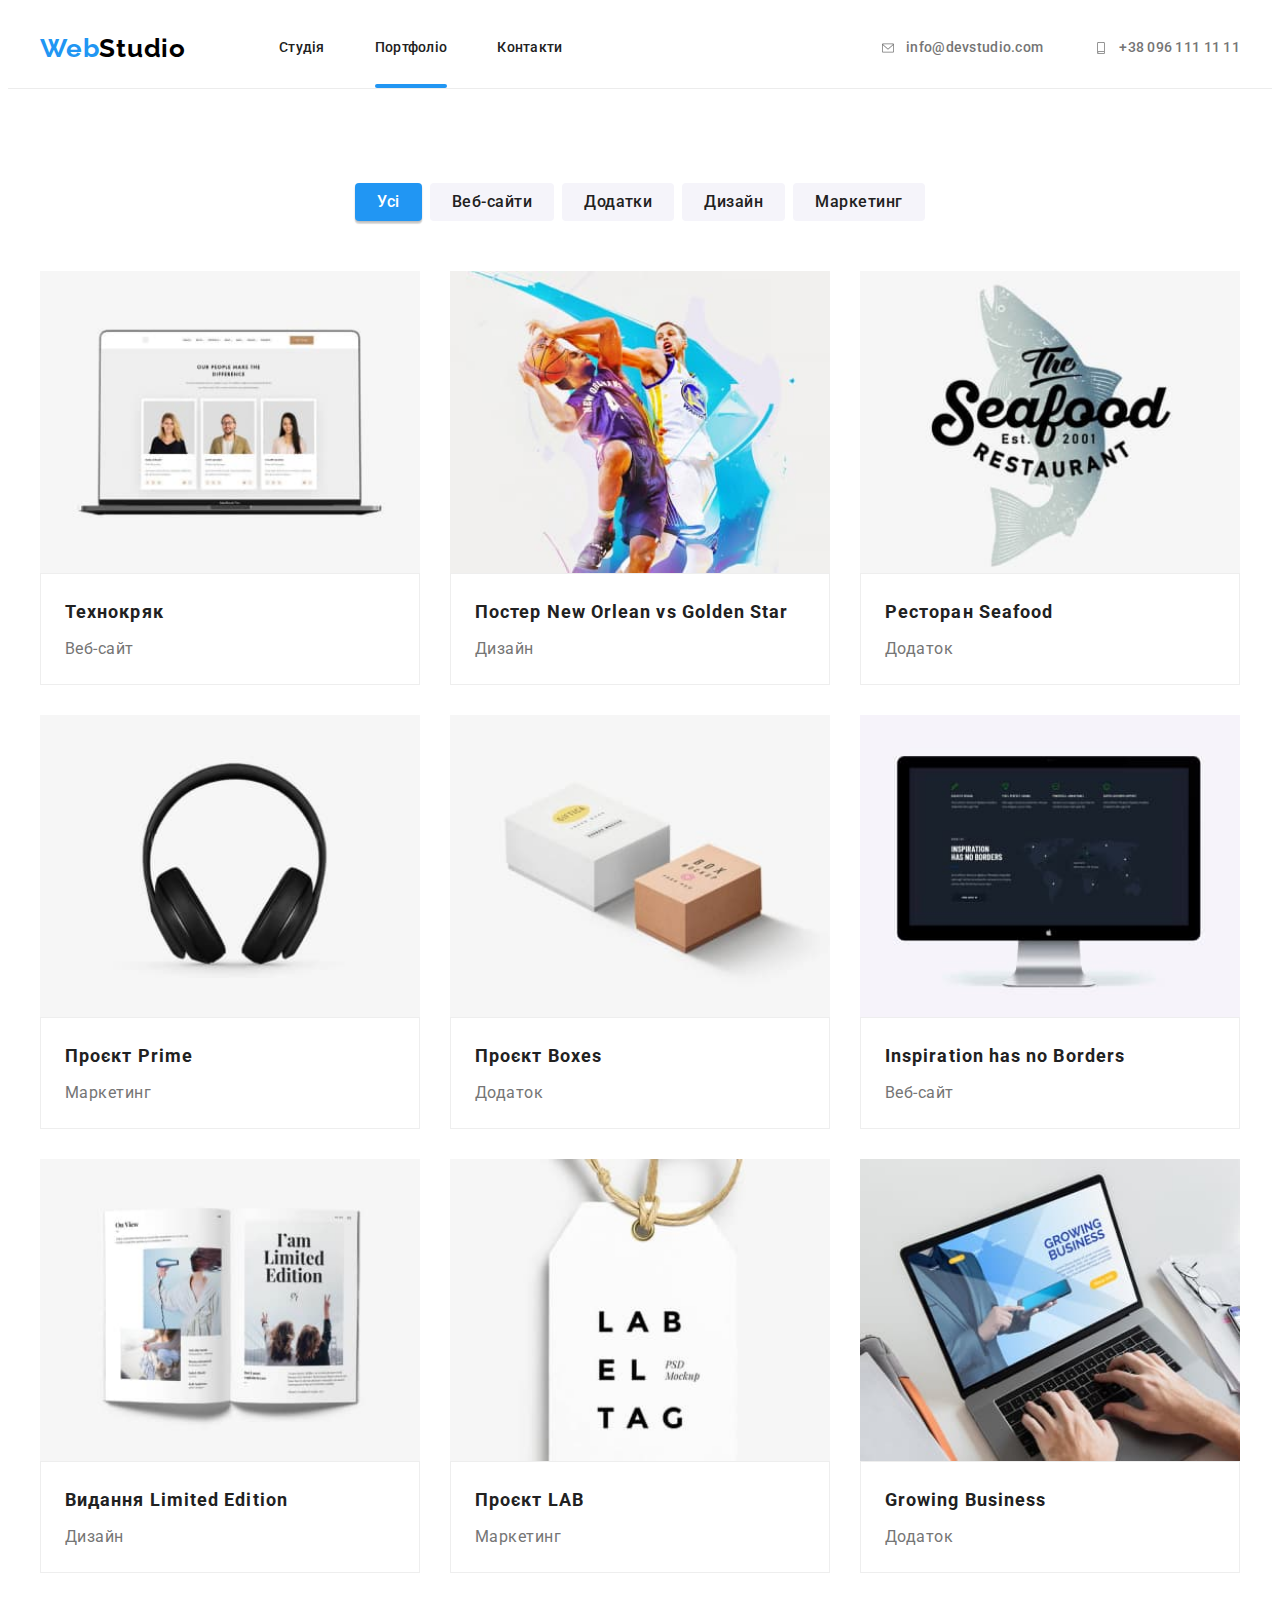
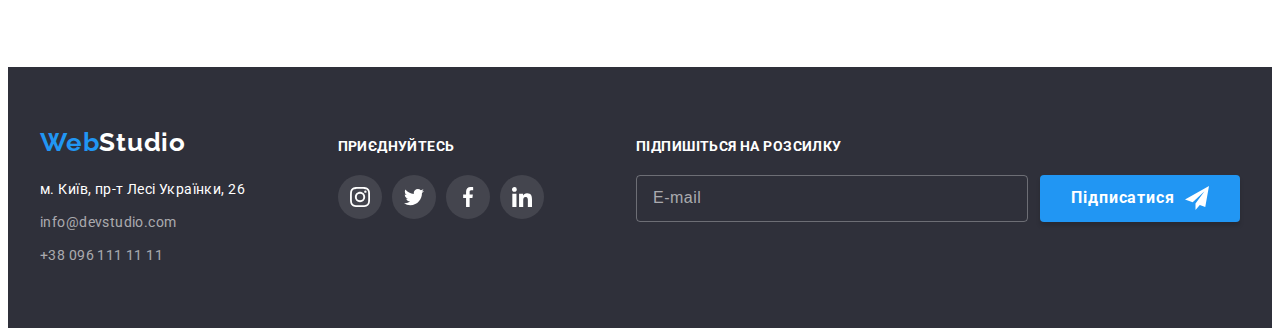
==== portfolio.html @ 8a66afe3 "Copied files from hw-07" ====
<!DOCTYPE html>
<html lang="uk">
  <head>
    <meta charset="UTF-8" />
    <meta http-equiv="X-UA-Compatible" content="IE=edge" />
    <meta name="viewport" content="width=device-width, initial-scale=1.0" />
    <title>Portfolio</title>
    <link rel="preconnect" href="https://fonts.googleapis.com" />
    <link rel="preconnect" href="https://fonts.gstatic.com" crossorigin />
    <link
      href="https://fonts.googleapis.com/css2?family=Raleway:wght@700&family=Roboto:wght@400;500;700&display=swap"
      rel="stylesheet"
    />
    <link
      rel="stylesheet"
      href="https://cdnjs.cloudflare.com/ajax/libs/modern-normalize/1.1.0/modern-normalize.min.css"
      integrity="sha512-wpPYUAdjBVSE4KJnH1VR1HeZfpl1ub8YT/NKx4PuQ5NmX2tKuGu6U/JRp5y+Y8XG2tV+wKQpNHVUX03MfMFn9Q=="
      crossorigin="anonymous"
      referrerpolicy="no-referrer"
    />
    <link
      rel="stylesheet"
      href="https://cdnjs.cloudflare.com/ajax/libs/animate.css/4.1.1/animate.min.css"
    />
    <link rel="stylesheet" href="./css/main.min.css" />
  </head>

  <body>
    <header class="header">
      <div class="container header-container">
        <a class="logo" href="./index.html" lang="en"
          ><span class="header-logo-web">Web</span>Studio</a
        >
        <nav class="nav-site">
          <ul class="nav-site-list">
            <li class="nav-site-item">
              <a class="nav-site-link" href="./index.html">Студія</a>
            </li>
            <li class="nav-site-item">
              <a class="nav-site-link current" href="./portfolio.html"
                >Портфоліо</a
              >
            </li>
            <li class="nav-site-item">
              <a class="nav-site-link" href="#">Контакти</a>
            </li>
          </ul>
        </nav>
        <ul class="header-contacts-list">
          <li class="header-contacts-item">
            <a
              class="header-contacts-link"
              href="mailto:info@devstudio.com"
              lang="en"
              ><svg class="contacts-link-icon" width="16" height="12">
                <use href="./images/icons.svg#envelope"></use>
              </svg>
              info@devstudio.com</a
            >
          </li>
          <li class="header-contacts-item">
            <a class="header-contacts-link" href="tel:+380961111111">
              <svg class="contacts-link-icon" width="16" height="12">
                <use href="./images/icons.svg#smartphone"></use>
              </svg>
              +38 096 111 11 11
            </a>
          </li>
        </ul>
      </div>
    </header>

    <main>
      <section class="section">
        <div class="container">
          <h1 class="visually-hiden">Портфоліо</h1>
          <ul class="portfolio-filters-list">
            <li class="portfolio-filters-item">
              <input
                type="radio"
                class="filter-input visually-hiden"
                name="filter"
                id="all"
                checked
              />
              <label for="all" class="filter-btn">Усі</label>
            </li>
            <li class="portfolio-filters-item">
              <input
                type="radio"
                class="filter-input visually-hiden"
                name="filter"
                id="web-sites"
              />
              <label for="web-sites" class="filter-btn">Веб-сайти</label>
            </li>
            <li class="portfolio-filters-item">
              <input
                type="radio"
                class="filter-input visually-hiden"
                name="filter"
                id="apps"
              />
              <label for="apps" class="filter-btn">Додатки</label>
            </li>
            <li class="portfolio-filters-item">
              <input
                type="radio"
                class="filter-input visually-hiden"
                name="filter"
                id="design"
              />
              <label for="design" class="filter-btn">Дизайн</label>
            </li>
            <li class="portfolio-filters-item">
              <input
                type="radio"
                class="filter-input visually-hiden"
                name="filter"
                id="marketing"
              />
              <label for="marketing" class="filter-btn">Маркетинг</label>
            </li>
          </ul>
          <ul class="portfolio-projects-list">
            <li class="portfolio-projects-item">
              <a class="portfolio-projects-link" href="">
                <div class="portfolio-top-wrap">
                  <img
                    src="./images/project1.jpg"
                    alt="Відкритий ноутбук"
                    width="370"
                  />
                  <p class="portfolio-top-text">
                    Ресурс пропонує комплексні пропозиції з різним рівнем
                    функціоналу та сервісів. Все це дозволить відвідувачу
                    отримати вичерпні відомості про компанію чи приватну особу.
                  </p>
                </div>
                <div class="portfolio-description">
                  <h2 class="portfolio-title">Технокряк</h2>
                  <p class="portfolio-text">Веб-сайт</p>
                </div>
              </a>
            </li>
            <li class="portfolio-projects-item">
              <a class="portfolio-projects-link" href="">
                <div class="portfolio-top-wrap">
                  <img
                    src="./images/project2.jpg"
                    alt="Два баскетболісти"
                    width="370"
                  />
                  <p class="portfolio-top-text">
                    Ресурс пропонує комплексні пропозиції з різним рівнем
                    функціоналу та сервісів. Все це дозволить відвідувачу
                    отримати вичерпні відомості про компанію чи приватну особу.
                  </p>
                </div>
                <div class="portfolio-description">
                  <h2 class="portfolio-title">
                    Постер New Orlean vs Golden Star
                  </h2>
                  <p class="portfolio-text">Дизайн</p>
                </div>
              </a>
            </li>
            <li class="portfolio-projects-item">
              <a class="portfolio-projects-link" href="">
                <div class="portfolio-top-wrap">
                  <img
                    src="./images/project3.jpg"
                    alt="Лого рибного ресторану"
                    width="370"
                  />
                  <p class="portfolio-top-text">
                    Ресурс пропонує комплексні пропозиції з різним рівнем
                    функціоналу та сервісів. Все це дозволить відвідувачу
                    отримати вичерпні відомості про компанію чи приватну особу.
                  </p>
                </div>
                <div class="portfolio-description">
                  <h2 class="portfolio-title">Ресторан Seafood</h2>
                  <p class="portfolio-text">Додаток</p>
                </div>
              </a>
            </li>
            <li class="portfolio-projects-item">
              <a class="portfolio-projects-link" href="">
                <div class="portfolio-top-wrap">
                  <img
                    src="./images/project4.jpg"
                    alt="Навушники"
                    width="370"
                  />
                  <p class="portfolio-top-text">
                    Ресурс пропонує комплексні пропозиції з різним рівнем
                    функціоналу та сервісів. Все це дозволить відвідувачу
                    отримати вичерпні відомості про компанію чи приватну особу.
                  </p>
                </div>
                <div class="portfolio-description">
                  <h2 class="portfolio-title">Проєкт Prime</h2>
                  <p class="portfolio-text">Маркетинг</p>
                </div>
              </a>
            </li>
            <li class="portfolio-projects-item">
              <a class="portfolio-projects-link" href="">
                <div class="portfolio-top-wrap">
                  <img
                    src="./images/project5.jpg"
                    alt="Дві коробки"
                    width="370"
                  />
                  <p class="portfolio-top-text">
                    Ресурс пропонує комплексні пропозиції з різним рівнем
                    функціоналу та сервісів. Все це дозволить відвідувачу
                    отримати вичерпні відомості про компанію чи приватну особу.
                  </p>
                </div>
                <div class="portfolio-description">
                  <h2 class="portfolio-title">Проєкт Boxes</h2>
                  <p class="portfolio-text">Додаток</p>
                </div>
              </a>
            </li>
            <li class="portfolio-projects-item">
              <a class="portfolio-projects-link" href="">
                <div class="portfolio-top-wrap">
                  <img
                    src="./images/project6.jpg"
                    alt="Монітор MAC"
                    width="370"
                  />
                  <p class="portfolio-top-text">
                    Ресурс пропонує комплексні пропозиції з різним рівнем
                    функціоналу та сервісів. Все це дозволить відвідувачу
                    отримати вичерпні відомості про компанію чи приватну особу.
                  </p>
                </div>
                <div class="portfolio-description">
                  <h2 class="portfolio-title">Inspiration has no Borders</h2>
                  <p class="portfolio-text">Веб-сайт</p>
                </div>
              </a>
            </li>
            <li class="portfolio-projects-item">
              <a class="portfolio-projects-link" href="">
                <div class="portfolio-top-wrap">
                  <img
                    src="./images/project7.jpg"
                    alt="Рознорнута книга"
                    width="370"
                  />
                  <p class="portfolio-top-text">
                    Ресурс пропонує комплексні пропозиції з різним рівнем
                    функціоналу та сервісів. Все це дозволить відвідувачу
                    отримати вичерпні відомості про компанію чи приватну особу.
                  </p>
                </div>
                <div class="portfolio-description">
                  <h2 class="portfolio-title">Видання Limited Edition</h2>
                  <p class="portfolio-text">Дизайн</p>
                </div>
              </a>
            </li>
            <li class="portfolio-projects-item">
              <a class="portfolio-projects-link" href="">
                <div class="portfolio-top-wrap">
                  <img
                    src="./images/project8.jpg"
                    alt="Бірка LABEL TAG"
                    width="370"
                  />
                  <p class="portfolio-top-text">
                    Ресурс пропонує комплексні пропозиції з різним рівнем
                    функціоналу та сервісів. Все це дозволить відвідувачу
                    отримати вичерпні відомості про компанію чи приватну особу.
                  </p>
                </div>
                <div class="portfolio-description">
                  <h2 class="portfolio-title">Проєкт LAB</h2>
                  <p class="portfolio-text">Маркетинг</p>
                </div>
              </a>
            </li>
            <li class="portfolio-projects-item">
              <a class="portfolio-projects-link" href="">
                <div class="portfolio-top-wrap">
                  <img
                    src="./images/project9.jpg"
                    alt="Презентація мобільного застосунку"
                    width="370"
                  />
                  <p class="portfolio-top-text">
                    Ресурс пропонує комплексні пропозиції з різним рівнем
                    функціоналу та сервісів. Все це дозволить відвідувачу
                    отримати вичерпні відомості про компанію чи приватну особу.
                  </p>
                </div>
                <div class="portfolio-description">
                  <h2 class="portfolio-title">Growing Business</h2>
                  <p class="portfolio-text">Додаток</p>
                </div>
              </a>
            </li>
          </ul>
        </div>
      </section>
    </main>

    <footer class="footer">
      <div class="container container-footer">
        <div>
          <a class="logo footer-logo" href="./index.html" lang="en"
            ><span class="header-logo-web">Web</span>Studio</a
          >
          <address class="address">
            м. Київ, пр-т Лесі Українки, 26
            <ul class="footer-list">
              <li class="footer-item">
                <a
                  class="footer-link"
                  href="mailto:info@devstudio.com"
                  lang="en"
                  >info@devstudio.com</a
                >
              </li>
              <li class="footer-item">
                <a class="footer-link" href="tel:+380961111111"
                  >+38 096 111 11 11</a
                >
              </li>
            </ul>
          </address>
        </div>
        <div>
          <h2 class="footer-title">приєднуйтесь</h2>
          <ul class="social-list">
            <li class="social-item">
              <a
                class="social-link footer-social-link"
                href="https://www.instagram.com/"
                target="_blank"
                rel="noopener noreferrer"
              >
                <svg class="footer-social-icon" width="20" height="20">
                  <use href="./images/icons.svg#instagram"></use>
                </svg>
              </a>
            </li>
            <li class="social-item">
              <a
                class="social-link footer-social-link"
                href="https://twitter.com/"
                target="_blank"
                rel="noopener noreferrer"
              >
                <svg class="footer-social-icon" width="20" height="20">
                  <use href="./images/icons.svg#twitter"></use>
                </svg>
              </a>
            </li>
            <li class="social-item">
              <a
                class="social-link footer-social-link"
                href="https://www.facebook.com/"
                target="_blank"
                rel="noopener noreferrer"
              >
                <svg class="footer-social-icon" width="20" height="20">
                  <use href="./images/icons.svg#facebook"></use>
                </svg>
              </a>
            </li>
            <li class="social-item">
              <a
                class="social-link footer-social-link"
                href="https://www.linkedin.com/"
                target="_blank"
                rel="noopener noreferrer"
              >
                <svg class="footer-social-icon" width="20" height="20">
                  <use href="./images/icons.svg#linkedin"></use>
                </svg>
              </a>
            </li>
          </ul>
        </div>
        <form class="footer-form">
          <label for="subscribe-email" class="footer-title subscribe-label"
            >Підпишіться на розсилку</label
          >
          <div class="subscribe-wrap">
            <input
              type="email"
              class="subscribe-input"
              name="subscribe-email"
              id="subscribe-email"
              placeholder="E-mail"
              required
            />
            <button type="submit" class="subscribe-btn btn">
              Підписатися
              <svg class="subscribe-icon" width="24" height="24">
                <use href="./images/icons.svg#icon-send"></use>
              </svg>
            </button>
          </div>
        </form>
      </div>
    </footer>
  </body>
</html>
---- css/main.min.css ----
:root{--main-color: #212121;--color-gray: #757575;--color-blue: #2196f3;--color-blue-dark: #188ce8;--color-white: #ffffff;--color-black: #000000;--color-footer-link: rgba(255, 255, 255, 0.6);--color-portfolio-btn: #f5f4fa;--background-color-dark: #2f303a;--background-color-hero: rgba(47, 48, 58, 0.4);--background-color-hero-second: #c4c4c4;--background-color-light: #f5f4fa;--background-color-white: var(--color-white);--font-ral: "Raleway", sans-serif;--first-logo-color: var(--color-black);--second-logo-color: var(--color-blue);--footer-logo-color: var(--color-white);--title-color: var(--main-color);--text-color: var(--color-gray);--first-link-color: var(--main-color);--second-link-color: var(--color-blue);--first-btn-color: var(--color-white);--second-btn-color: var(--main-color);--hover-btn-color: var(--color-blue);--social-background-color: var(--color-white);--hover-social-background-color: var(--color-blue);--icon-color: #afb1b8;--hover-icon-color: var(--color-white);--footer-social-background-color: rgba(255, 255, 255, 0.1);--tra-cubic: cubic-bezier(0.4, 0, 0.2, 1)}h1,h2,h3,h4,h5,h6,p{margin:0}ul{list-style:none;margin:0;padding:0}button{cursor:pointer}img{display:block;min-width:100%;height:auto}a{text-decoration:none}body{font-family:"Roboto",sans-serif;color:var(--main-color)}.section{padding-top:94px;padding-bottom:94px}.visually-hiden{position:absolute;width:1px;height:1px;margin:-1px;border:0;padding:0;white-space:nowrap;-webkit-clip-path:inset(100%);clip-path:inset(100%);clip:rect(0 0 0 0);overflow:hidden}.container{width:1200px;padding:0 15px;margin:0 auto}.btn{font-family:inherit;border:none}.section-title{font-size:36px;line-height:1.17;text-align:center;letter-spacing:.03em;color:var(--title-color);margin-bottom:50px}.header{border-bottom:1px solid #ececec}.header-container{display:-webkit-box;display:-ms-flexbox;display:flex;-webkit-box-align:center;-ms-flex-align:center;align-items:center}.logo{font-family:var(--font-ral);font-weight:700;font-size:26px;line-height:1.19;letter-spacing:.03em;color:var(--first-logo-color)}.header-logo-web{color:var(--second-logo-color)}.nav-site{margin-left:93px}.nav-site-list{display:-webkit-box;display:-ms-flexbox;display:flex;gap:50px}.nav-site-item{position:relative}.nav-site-link{display:block;font-weight:500;font-size:14px;line-height:1.14;letter-spacing:.02em;color:var(--first-link-color);padding-top:32px;padding-bottom:32px;-webkit-transition:color 250ms var(--tra-cubic);transition:color 250ms var(--tra-cubic)}.nav-site-link:hover,.nav-site-link:focus{color:var(--second-link-color)}.current::after{position:absolute;content:"";height:4px;width:100%;display:block;background-color:var(--second-link-color);border-radius:2px;left:0;bottom:0}.header-contacts-list{display:-webkit-box;display:-ms-flexbox;display:flex;margin-left:auto;gap:50px}.header-contacts-link{display:-webkit-box;display:-ms-flexbox;display:flex;-webkit-box-align:center;-ms-flex-align:center;align-items:center;font-weight:500;font-size:14px;line-height:1.14;letter-spacing:.02em;color:var(--color-gray);-webkit-transition:color 250ms var(--tra-cubic);transition:color 250ms var(--tra-cubic)}.header-contacts-link:hover,.header-contacts-link:focus{color:var(--color-blue)}.contacts-link-icon{margin-right:10px;fill:currentColor}.hero{max-width:1600px;background-image:-webkit-gradient(linear, left top, left bottom, from(var(--background-color-hero)), to(var(--background-color-hero))),url(../images/hero-background.jpg);background-image:linear-gradient(var(--background-color-hero), var(--background-color-hero)),url(../images/hero-background.jpg);background-color:var(--background-color-hero-second);background-repeat:no-repeat;background-size:cover;margin:0 auto}.container-hero{padding-top:200px;padding-bottom:200px;text-align:center}.hero-title{font-weight:900;font-size:44px;line-height:1.36;letter-spacing:.06em;text-transform:uppercase;color:var(--color-white);margin-bottom:30px}.animate__zoomIn{-webkit-animation-duration:2000ms;animation-duration:2000ms}.hero-btn{min-width:216px;font-weight:700;font-size:16px;line-height:1.88;letter-spacing:.06em;background-color:var(--color-blue);color:var(--first-btn-color);-webkit-box-shadow:0px 4px 4px rgba(0,0,0,.15);box-shadow:0px 4px 4px rgba(0,0,0,.15);border-radius:4px;padding:10px 32px;-webkit-transition:background-color 250ms var(--tra-cubic);transition:background-color 250ms var(--tra-cubic)}.hero-btn:hover,.hero-btn:focus{background-color:var(--color-blue-dark)}.features-list{display:-webkit-box;display:-ms-flexbox;display:flex;gap:30px}.features-item{-ms-flex-preferred-size:calc((100% - 90px)/4);flex-basis:calc((100% - 90px)/4)}.features-icon{background-color:var(--background-color-light);height:120px;border-radius:4px;margin-bottom:30px;display:-webkit-box;display:-ms-flexbox;display:flex;-webkit-box-pack:center;-ms-flex-pack:center;justify-content:center;-webkit-box-align:center;-ms-flex-align:center;align-items:center}.features-title{font-size:14px;line-height:1.14;letter-spacing:.03em;text-transform:uppercase;color:var(--title-color);margin-bottom:10px}.features-text{font-size:14px;line-height:1.71;letter-spacing:.03em;color:var(--text-color)}.works{padding-top:0}.works-list{display:-webkit-box;display:-ms-flexbox;display:flex;gap:30px}.works-item{position:relative;-ms-flex-preferred-size:calc((100% - 60px)/3);flex-basis:calc((100% - 60px)/3)}.works-top-text{position:absolute;left:0;bottom:0;width:100%;font-weight:700;font-size:14px;line-height:1.14;letter-spacing:.03em;text-transform:uppercase;color:#fff;background-color:rgba(47,48,58,.8);height:70px;display:-webkit-box;display:-ms-flexbox;display:flex;-webkit-box-align:center;-ms-flex-align:center;align-items:center;-webkit-box-pack:center;-ms-flex-pack:center;justify-content:center}.team{background-color:var(--background-color-light);text-align:center}.team-list{display:-webkit-box;display:-ms-flexbox;display:flex;gap:30px}.team-card{width:calc((100% - 90px)/4);background-color:var(--background-color-white);-webkit-box-shadow:0px 1px 3px rgba(0,0,0,.12),0px 1px 1px rgba(0,0,0,.14),0px 2px 1px rgba(0,0,0,.2);box-shadow:0px 1px 3px rgba(0,0,0,.12),0px 1px 1px rgba(0,0,0,.14),0px 2px 1px rgba(0,0,0,.2);border-radius:0px 0px 4px 4px}.team-card-bottom{padding-top:30px;padding-bottom:30px}.card-title{font-weight:500;font-size:16px;line-height:1.19;text-align:center;letter-spacing:.03em;color:var(--title-color);margin-bottom:10px}.card-text{font-size:16px;line-height:1.19;text-align:center;letter-spacing:.03em;color:var(--text-color);margin-bottom:16px}.social-list{display:-webkit-box;display:-ms-flexbox;display:flex;gap:10px;-webkit-box-pack:center;-ms-flex-pack:center;justify-content:center}.social-item{width:44px;height:44px}.social-link{width:100%;height:100%;background-color:var(--social-background-color);border-radius:50%;display:-webkit-box;display:-ms-flexbox;display:flex;-webkit-box-align:center;-ms-flex-align:center;align-items:center;-webkit-box-pack:center;-ms-flex-pack:center;justify-content:center;-webkit-transition:background-color 250ms var(--tra-cubic);transition:background-color 250ms var(--tra-cubic)}.social-link:hover,.social-link:focus{background-color:var(--hover-social-background-color)}.social-icon{fill:var(--icon-color);-webkit-transition:fill 250ms var(--tra-cubic);transition:fill 250ms var(--tra-cubic)}.social-link:hover .social-icon,.social-link:focus .social-icon{fill:var(--hover-icon-color)}.clients-list{display:-webkit-box;display:-ms-flexbox;display:flex;gap:30px;-webkit-box-pack:center;-ms-flex-pack:center;justify-content:center}.clients-item{--n: 6;width:calc((100% - (var(--n) - 1)*30px)/var(--n));height:92px}.clients-link{width:100%;height:100%;display:-webkit-box;display:-ms-flexbox;display:flex;-webkit-box-pack:center;-ms-flex-pack:center;justify-content:center;-webkit-box-align:center;-ms-flex-align:center;align-items:center;border:1px solid;border-color:var(--icon-color);border-radius:4px;-webkit-transition:border-color 250ms var(--tra-cubic);transition:border-color 250ms var(--tra-cubic)}.clients-link:hover,.clients-link:focus{border-color:var(--second-link-color)}.clients-icon{width:100%;height:100%;fill:var(--icon-color);-webkit-transition:fill 250ms var(--tra-cubic);transition:fill 250ms var(--tra-cubic)}.clients-link:hover .clients-icon,.clients-link:focus .clients-icon{fill:var(--second-link-color)}.footer{background-color:var(--background-color-dark);padding-top:60px;padding-bottom:60px}.container-footer{display:-webkit-box;display:-ms-flexbox;display:flex;-webkit-box-pack:justify;-ms-flex-pack:justify;justify-content:space-between;-webkit-box-align:baseline;-ms-flex-align:baseline;align-items:baseline}.footer-logo{color:var(--footer-logo-color)}.address{font-style:normal;font-weight:400;font-size:14px;line-height:1.71;letter-spacing:.03em;color:var(--color-white);margin-top:20px}.footer-list{margin-top:9px}.footer-item:not(:first-child){margin-top:9px}.footer-link{color:var(--color-footer-link);-webkit-transition:color 250ms var(--tra-cubic);transition:color 250ms var(--tra-cubic)}.footer-link:hover,.footer-link:focus{color:var(--color-blue)}.footer-title{font-size:14px;line-height:1.14;letter-spacing:.03em;text-transform:uppercase;color:var(--footer-logo-color);margin-bottom:20px}.footer-social-link{background-color:var(--footer-social-background-color)}.footer-social-icon{fill:var(--hover-icon-color)}.footer-form{display:-webkit-box;display:-ms-flexbox;display:flex;-webkit-box-orient:vertical;-webkit-box-direction:normal;-ms-flex-direction:column;flex-direction:column}.subscribe-label{font-weight:700}.subscribe-wrap{display:-webkit-box;display:-ms-flexbox;display:flex;gap:12px}.subscribe-input{min-width:358px;background-color:rgba(0,0,0,0);border:1px solid rgba(255,255,255,.3);border-radius:4px;padding:15px 16px;color:var(--color-white)}.subscribe-input::-webkit-input-placeholder{font-weight:400;font-size:16px;line-height:1.25;display:-webkit-box;display:flex;-webkit-box-align:center;align-items:center;letter-spacing:.03em;color:rgba(255,255,255,.6)}.subscribe-input::-moz-placeholder{font-weight:400;font-size:16px;line-height:1.25;display:flex;align-items:center;letter-spacing:.03em;color:rgba(255,255,255,.6)}.subscribe-input:-ms-input-placeholder{font-weight:400;font-size:16px;line-height:1.25;display:-ms-flexbox;display:flex;-ms-flex-align:center;align-items:center;letter-spacing:.03em;color:rgba(255,255,255,.6)}.subscribe-input::-ms-input-placeholder{font-weight:400;font-size:16px;line-height:1.25;display:-ms-flexbox;display:flex;-ms-flex-align:center;align-items:center;letter-spacing:.03em;color:rgba(255,255,255,.6)}.subscribe-input::placeholder{font-weight:400;font-size:16px;line-height:1.25;display:-webkit-box;display:-ms-flexbox;display:flex;-webkit-box-align:center;-ms-flex-align:center;align-items:center;letter-spacing:.03em;color:rgba(255,255,255,.6)}.subscribe-input:hover,.subscribe-input:focus{border-color:var(--color-blue);outline:rgba(0,0,0,0)}.subscribe-btn{min-width:200px;font-weight:700;font-size:16px;line-height:1.88;letter-spacing:.06em;background-color:var(--color-blue);color:var(--first-btn-color);-webkit-box-shadow:0px 4px 4px rgba(0,0,0,.15);box-shadow:0px 4px 4px rgba(0,0,0,.15);border-radius:4px;display:-webkit-box;display:-ms-flexbox;display:flex;-webkit-box-align:center;-ms-flex-align:center;align-items:center;-webkit-box-pack:center;-ms-flex-pack:center;justify-content:center;gap:10px;-webkit-transition:background-color 250ms var(--tra-cubic);transition:background-color 250ms var(--tra-cubic)}.subscribe-btn:hover,.subscribe-btn:focus{background-color:var(--color-blue-dark)}.subscribe-icon{fill:var(--first-btn-color)}.portfolio-filters-list{display:-webkit-box;display:-ms-flexbox;display:flex;-webkit-box-pack:center;-ms-flex-pack:center;justify-content:center;gap:8px;margin-bottom:50px}.filter-btn{font-weight:500;font-size:16px;line-height:1.63;letter-spacing:.03em;color:var(--second-btn-color);background-color:var(--color-portfolio-btn);border-radius:4px;padding:6px 22px;display:block;-webkit-transition:background-color 250ms var(--tra-cubic),color 250ms var(--tra-cubic),outline 250ms var(--tra-cubic),-webkit-box-shadow 250ms var(--tra-cubic);transition:background-color 250ms var(--tra-cubic),color 250ms var(--tra-cubic),outline 250ms var(--tra-cubic),-webkit-box-shadow 250ms var(--tra-cubic);transition:background-color 250ms var(--tra-cubic),color 250ms var(--tra-cubic),box-shadow 250ms var(--tra-cubic),outline 250ms var(--tra-cubic);transition:background-color 250ms var(--tra-cubic),color 250ms var(--tra-cubic),box-shadow 250ms var(--tra-cubic),outline 250ms var(--tra-cubic),-webkit-box-shadow 250ms var(--tra-cubic)}.filter-input:checked+.filter-btn{background-color:var(--hover-btn-color);color:var(--first-btn-color);-webkit-box-shadow:0px 3px 1px rgba(0,0,0,.1),0px 1px 2px rgba(0,0,0,.08),0px 2px 2px rgba(0,0,0,.12);box-shadow:0px 3px 1px rgba(0,0,0,.1),0px 1px 2px rgba(0,0,0,.08),0px 2px 2px rgba(0,0,0,.12)}.filter-input:focus+.filter-btn{outline:1px solid var(--color-black)}.filter-btn:hover{cursor:pointer;outline:1px solid var(--color-black)}.portfolio-projects-list{display:-webkit-box;display:-ms-flexbox;display:flex;-ms-flex-wrap:wrap;flex-wrap:wrap;gap:30px}.portfolio-projects-item{-ms-flex-preferred-size:calc((100% - 60px)/3);flex-basis:calc((100% - 60px)/3);background-color:var(--background-color-white)}.portfolio-projects-link{display:block;-webkit-transition:-webkit-box-shadow 250ms var(--tra-cubic);transition:-webkit-box-shadow 250ms var(--tra-cubic);transition:box-shadow 250ms var(--tra-cubic);transition:box-shadow 250ms var(--tra-cubic), -webkit-box-shadow 250ms var(--tra-cubic)}.portfolio-projects-link:hover,.portfolio-projects-link:focus{-webkit-box-shadow:0px 1px 1px rgba(0,0,0,.12),0px 4px 4px rgba(0,0,0,.06),1px 4px 6px rgba(0,0,0,.16);box-shadow:0px 1px 1px rgba(0,0,0,.12),0px 4px 4px rgba(0,0,0,.06),1px 4px 6px rgba(0,0,0,.16)}.portfolio-top-wrap{position:relative;overflow:hidden}.portfolio-top-text{position:absolute;top:0;left:0;font-weight:400;font-size:18px;line-height:1.56;letter-spacing:.03em;color:var(--color-white);background-color:rgba(33,150,243,.9);padding:63px 24px;height:100%;-webkit-transform:translateY(100%);transform:translateY(100%);-webkit-transition:-webkit-transform 250ms var(--tra-cubic);transition:-webkit-transform 250ms var(--tra-cubic);transition:transform 250ms var(--tra-cubic);transition:transform 250ms var(--tra-cubic), -webkit-transform 250ms var(--tra-cubic)}.portfolio-projects-link:hover .portfolio-top-text{-webkit-transform:translateY(0);transform:translateY(0)}.portfolio-description{padding:20px 24px;border:1px solid #eee}.portfolio-title{font-size:18px;line-height:2;letter-spacing:.06em;color:var(--title-color);margin-bottom:4px}.portfolio-text{font-size:16px;line-height:1.88;letter-spacing:.03em;color:var(--text-color)}.backdrop{position:fixed;top:0;left:0;width:100vw;height:100vh;background-color:rgba(0,0,0,.2);-webkit-transition:opacity 250ms var(--tra-cubic),visibility 250ms var(--tra-cubic);transition:opacity 250ms var(--tra-cubic),visibility 250ms var(--tra-cubic)}.modal{position:absolute;top:50%;left:50%;width:528px;min-height:581px;padding:40px;background-color:var(--background-color-white);-webkit-box-shadow:0px 1px 3px rgba(0,0,0,.12),0px 1px 1px rgba(0,0,0,.14),0px 2px 1px rgba(0,0,0,.2);box-shadow:0px 1px 3px rgba(0,0,0,.12),0px 1px 1px rgba(0,0,0,.14),0px 2px 1px rgba(0,0,0,.2);border-radius:4px;-webkit-transform:translate(-50%, -50%) scale(1);transform:translate(-50%, -50%) scale(1);opacity:1;-webkit-transition:opacity 600ms var(--tra-cubic),-webkit-transform 600ms var(--tra-cubic);transition:opacity 600ms var(--tra-cubic),-webkit-transform 600ms var(--tra-cubic);transition:transform 600ms var(--tra-cubic),opacity 600ms var(--tra-cubic);transition:transform 600ms var(--tra-cubic),opacity 600ms var(--tra-cubic),-webkit-transform 600ms var(--tra-cubic)}.backdrop.is-hidden .modal{-webkit-transform:translate(-50%, -50%) scale(1.2);transform:translate(-50%, -50%) scale(1.2);opacity:0}.modal-title{font-weight:700;font-size:20px;line-height:1.15;text-align:center;letter-spacing:.03em;color:var(--main-color);margin-bottom:12px}.modal-field{margin-bottom:10px}.input-label{font-weight:400;font-size:12px;line-height:1.17;letter-spacing:.01em;color:var(--color-gray);margin-bottom:4px;display:block}.input-wrappper{position:relative}.modal-input{width:100%;height:40px;border:1px solid rgba(33,33,33,.2);outline:rgba(0,0,0,0);border-radius:4px;background-color:rgba(0,0,0,0);padding:0;padding-left:30px;-webkit-transition:border-color 250ms var(--tra-cubic);transition:border-color 250ms var(--tra-cubic)}.modal-input:focus{border-color:var(--color-blue)}.modal-icon{position:absolute;left:12px;top:50%;-webkit-transform:translateY(-50%);transform:translateY(-50%);fill:var(--main-color);-webkit-transition:fill 250ms var(--tra-cubic);transition:fill 250ms var(--tra-cubic)}.modal-input:focus+.modal-icon{fill:var(--color-blue)}.comment-field{margin-bottom:20px}.modal-comment{width:100%;height:120px;padding:12px 16px;border:1px solid rgba(33,33,33,.2);border-radius:4px;outline:rgba(0,0,0,0);resize:none;-webkit-transition:border-color 250ms var(--tra-cubic);transition:border-color 250ms var(--tra-cubic)}.modal-comment::-webkit-input-placeholder{font-weight:400;font-size:12px;line-height:1.17;letter-spacing:.01em;color:rgba(117,117,117,.5)}.modal-comment::-moz-placeholder{font-weight:400;font-size:12px;line-height:1.17;letter-spacing:.01em;color:rgba(117,117,117,.5)}.modal-comment:-ms-input-placeholder{font-weight:400;font-size:12px;line-height:1.17;letter-spacing:.01em;color:rgba(117,117,117,.5)}.modal-comment::-ms-input-placeholder{font-weight:400;font-size:12px;line-height:1.17;letter-spacing:.01em;color:rgba(117,117,117,.5)}.modal-comment::placeholder{font-weight:400;font-size:12px;line-height:1.17;letter-spacing:.01em;color:rgba(117,117,117,.5)}.modal-comment:focus{border-color:var(--color-blue)}.modal-close{position:absolute;right:8px;top:8px;width:30px;height:30px;border:1px solid rgba(0,0,0,.1);border-radius:50%;padding:0;display:-webkit-box;display:-ms-flexbox;display:flex;-webkit-box-align:center;-ms-flex-align:center;align-items:center;-webkit-box-pack:center;-ms-flex-pack:center;justify-content:center;background-color:rgba(0,0,0,0);outline:rgba(0,0,0,0)}.modal-close-icon{fill:var(--color-black);-webkit-transition:fill 250ms var(--tra-cubic);transition:fill 250ms var(--tra-cubic)}.modal-close:hover .modal-close-icon,.modal-close:focus .modal-close-icon{fill:var(--hover-btn-color)}.modal-check-field{width:100%;display:-webkit-box;display:-ms-flexbox;display:flex;-webkit-box-pack:center;-ms-flex-pack:center;justify-content:center;-webkit-box-align:center;-ms-flex-align:center;align-items:center;margin-bottom:30px}.check-text{font-weight:400;font-size:14px;line-height:1.71;letter-spacing:.03em;color:var(--color-gray);display:-webkit-box;display:-ms-flexbox;display:flex;-webkit-box-align:center;-ms-flex-align:center;align-items:center}.check-text span{width:16px;height:15px;border:2px solid var(--main-color);border-radius:2px;margin-right:8px;display:-webkit-box;display:-ms-flexbox;display:flex;-webkit-box-pack:center;-ms-flex-pack:center;justify-content:center;-webkit-box-align:center;-ms-flex-align:center;align-items:center;fill:rgba(0,0,0,0)}.modal-check:checked+.check-text span{background-color:var(--color-blue);border:none;fill:var(--color-white)}.modal-check:focus+.check-text span{border-color:var(--color-blue)}.check-link{color:var(--second-link-color);text-decoration:underline}.modal-btn{min-width:200px;font-weight:700;font-size:16px;line-height:1.88;letter-spacing:.06em;background-color:var(--color-blue);color:var(--first-btn-color);-webkit-box-shadow:0px 4px 4px rgba(0,0,0,.15);box-shadow:0px 4px 4px rgba(0,0,0,.15);border-radius:4px;padding:10px 52px;margin:0 auto;display:block;-webkit-transition:background-color 250ms var(--tra-cubic);transition:background-color 250ms var(--tra-cubic)}.modal-btn:hover,.modal-btn:focus{background-color:var(--color-blue-dark)}.is-hidden{opacity:0;visibility:hidden;pointer-events:none}/*# sourceMappingURL=main.min.css.map */
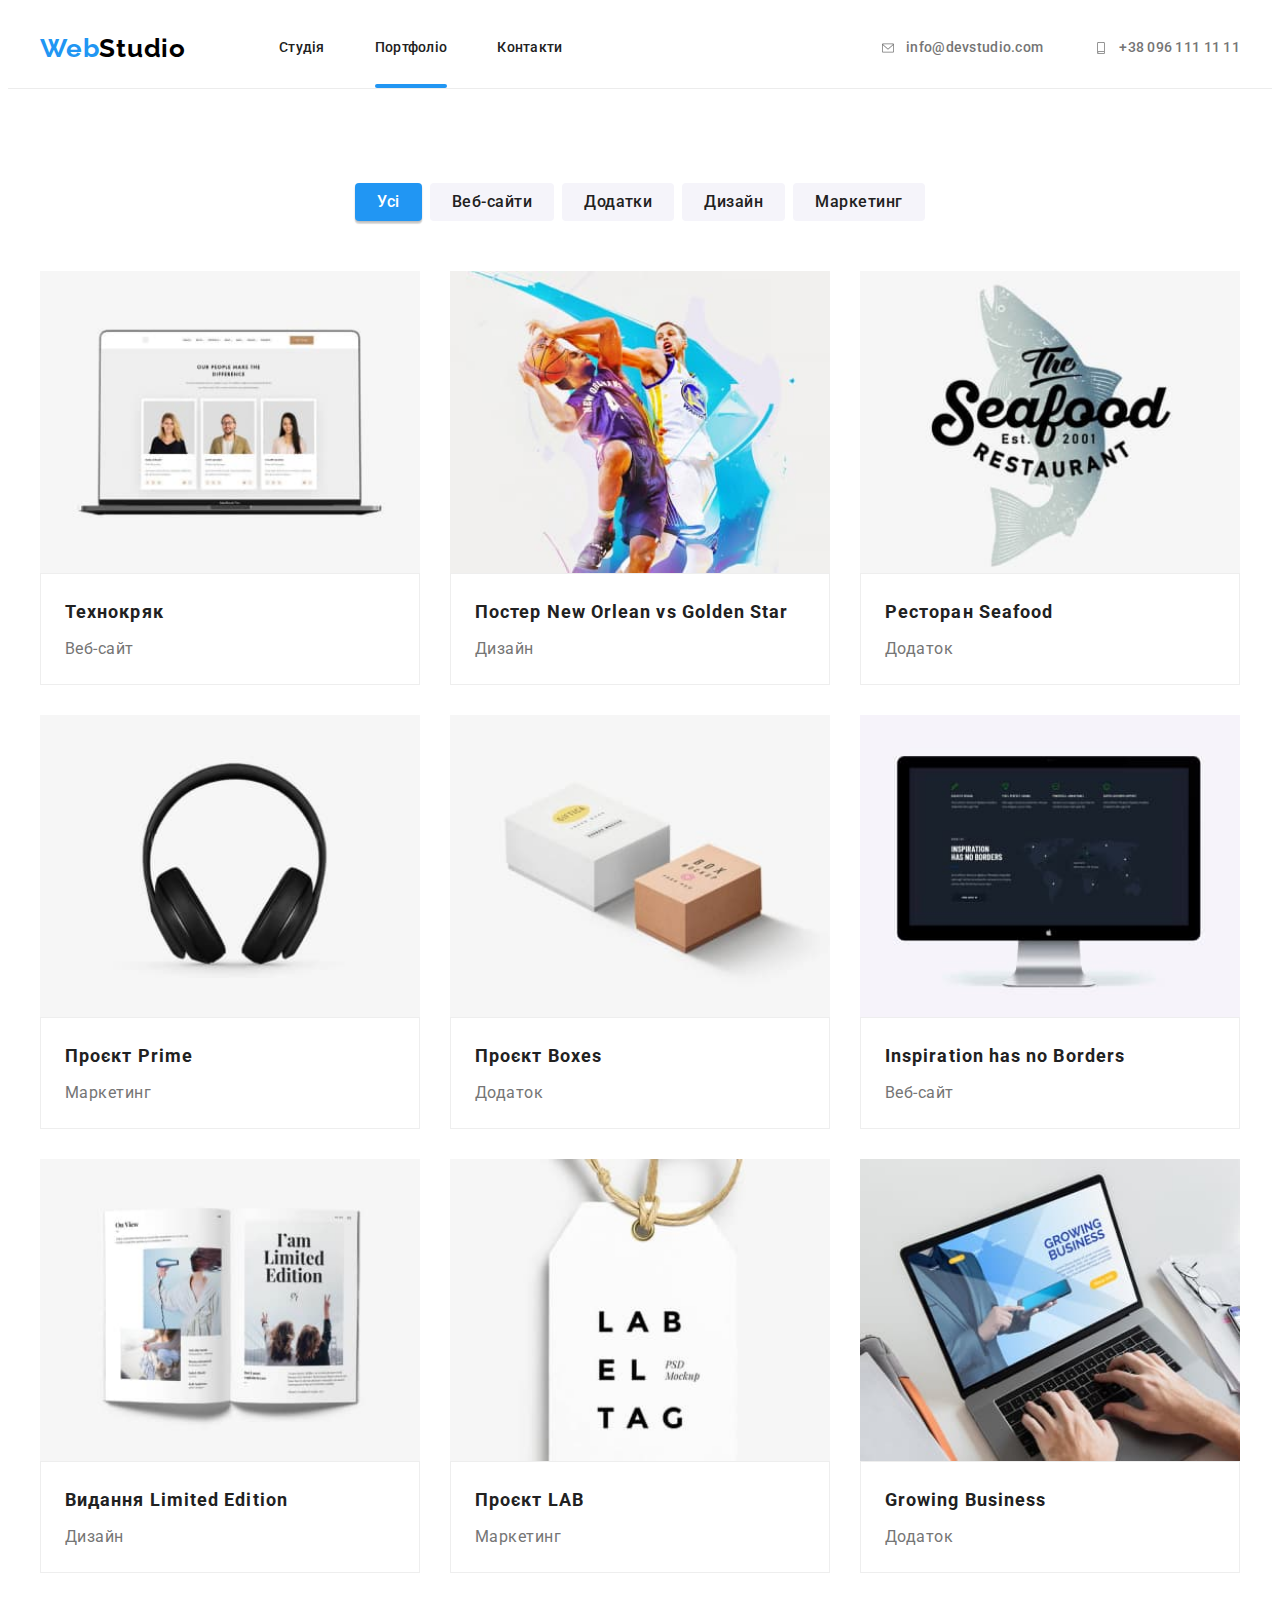
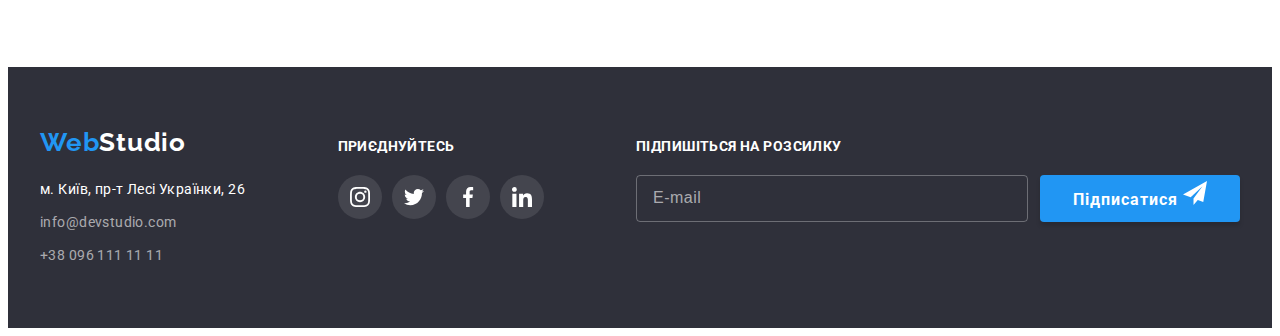
==== commit 19f73305: "Fixed copy" ====
--- a/portfolio.html
+++ b/portfolio.html
@@ -27,40 +27,40 @@
 
   <body>
     <header class="header">
-      <div class="container header-container">
+      <div class="container header__container">
         <a class="logo" href="./index.html" lang="en"
-          ><span class="header-logo-web">Web</span>Studio</a
+          ><span class="logo__web">Web</span>Studio</a
         >
         <nav class="nav-site">
-          <ul class="nav-site-list">
-            <li class="nav-site-item">
-              <a class="nav-site-link" href="./index.html">Студія</a>
-            </li>
-            <li class="nav-site-item">
-              <a class="nav-site-link current" href="./portfolio.html"
+          <ul class="nav-site__list">
+            <li class="nav-site__item">
+              <a class="nav-site__link" href="./index.html">Студія</a>
+            </li>
+            <li class="nav-site__item">
+              <a class="nav-site__link current" href="./portfolio.html"
                 >Портфоліо</a
               >
             </li>
-            <li class="nav-site-item">
-              <a class="nav-site-link" href="#">Контакти</a>
+            <li class="nav-site__item">
+              <a class="nav-site__link" href="#">Контакти</a>
             </li>
           </ul>
         </nav>
-        <ul class="header-contacts-list">
-          <li class="header-contacts-item">
+        <ul class="header-contacts">
+          <li class="header-contacts__item">
             <a
-              class="header-contacts-link"
+              class="header-contacts__link"
               href="mailto:info@devstudio.com"
               lang="en"
-              ><svg class="contacts-link-icon" width="16" height="12">
+              ><svg class="header-contacts__link-icon" width="16" height="12">
                 <use href="./images/icons.svg#envelope"></use>
               </svg>
               info@devstudio.com</a
             >
           </li>
-          <li class="header-contacts-item">
-            <a class="header-contacts-link" href="tel:+380961111111">
-              <svg class="contacts-link-icon" width="16" height="12">
+          <li class="header-contacts__item">
+            <a class="header-contacts__link" href="tel:+380961111111">
+              <svg class="header-contacts__link-icon" width="16" height="12">
                 <use href="./images/icons.svg#smartphone"></use>
               </svg>
               +38 096 111 11 11
@@ -311,24 +311,24 @@
     </main>
 
     <footer class="footer">
-      <div class="container container-footer">
+      <div class="container footer__container">
         <div>
-          <a class="logo footer-logo" href="./index.html" lang="en"
-            ><span class="header-logo-web">Web</span>Studio</a
+          <a class="logo logo--color-light" href="./index.html" lang="en"
+            ><span class="logo__web">Web</span>Studio</a
           >
           <address class="address">
             м. Київ, пр-т Лесі Українки, 26
-            <ul class="footer-list">
-              <li class="footer-item">
+            <ul class="footer-contacts">
+              <li class="footer-contacts__item">
                 <a
-                  class="footer-link"
+                  class="footer-contacts__link"
                   href="mailto:info@devstudio.com"
                   lang="en"
                   >info@devstudio.com</a
                 >
               </li>
-              <li class="footer-item">
-                <a class="footer-link" href="tel:+380961111111"
+              <li class="footer-contacts__item">
+                <a class="footer-contacts__link" href="tel:+380961111111"
                   >+38 096 111 11 11</a
                 >
               </li>
@@ -336,74 +336,92 @@
           </address>
         </div>
         <div>
-          <h2 class="footer-title">приєднуйтесь</h2>
-          <ul class="social-list">
-            <li class="social-item">
+          <h2 class="footer__title">приєднуйтесь</h2>
+          <ul class="social">
+            <li class="social__item">
               <a
-                class="social-link footer-social-link"
+                class="social__link social__link--footer-background"
                 href="https://www.instagram.com/"
                 target="_blank"
                 rel="noopener noreferrer"
               >
-                <svg class="footer-social-icon" width="20" height="20">
+                <svg
+                  class="social__icon social__icon--footer-fill"
+                  width="20"
+                  height="20"
+                >
                   <use href="./images/icons.svg#instagram"></use>
                 </svg>
               </a>
             </li>
-            <li class="social-item">
+            <li class="social__item">
               <a
-                class="social-link footer-social-link"
+                class="social__link social__link--footer-background"
                 href="https://twitter.com/"
                 target="_blank"
                 rel="noopener noreferrer"
               >
-                <svg class="footer-social-icon" width="20" height="20">
+                <svg
+                  class="social__icon social__icon--footer-fill"
+                  width="20"
+                  height="20"
+                >
                   <use href="./images/icons.svg#twitter"></use>
                 </svg>
               </a>
             </li>
-            <li class="social-item">
+            <li class="social__item">
               <a
-                class="social-link footer-social-link"
+                class="social__link social__link--footer-background"
                 href="https://www.facebook.com/"
                 target="_blank"
                 rel="noopener noreferrer"
               >
-                <svg class="footer-social-icon" width="20" height="20">
+                <svg
+                  class="social__icon social__icon--footer-fill"
+                  width="20"
+                  height="20"
+                >
                   <use href="./images/icons.svg#facebook"></use>
                 </svg>
               </a>
             </li>
-            <li class="social-item">
+            <li class="social__item">
               <a
-                class="social-link footer-social-link"
+                class="social__link social__link--footer-background"
                 href="https://www.linkedin.com/"
                 target="_blank"
                 rel="noopener noreferrer"
               >
-                <svg class="footer-social-icon" width="20" height="20">
+                <svg
+                  class="social__icon social__icon--footer-fill"
+                  width="20"
+                  height="20"
+                >
                   <use href="./images/icons.svg#linkedin"></use>
                 </svg>
               </a>
             </li>
           </ul>
         </div>
-        <form class="footer-form">
-          <label for="subscribe-email" class="footer-title subscribe-label"
+        <form class="subscribe-form">
+          <label
+            for="subscribe-email"
+            class="footer__title footer__title--subscribe-form"
             >Підпишіться на розсилку</label
           >
-          <div class="subscribe-wrap">
+          <div class="subscribe-form__wrap">
             <input
               type="email"
-              class="subscribe-input"
+              class="subscribe-form__input"
               name="subscribe-email"
               id="subscribe-email"
               placeholder="E-mail"
               required
             />
-            <button type="submit" class="subscribe-btn btn">
+            <button type="submit" class="subscribe--btn btn">
               Підписатися
-              <svg class="subscribe-icon" width="24" height="24">
+              <svg class="subscribe-form__icon" width="24" height="24">
                 <use href="./images/icons.svg#icon-send"></use>
               </svg>
             </button>
--- a/css/main.min.css
+++ b/css/main.min.css
@@ -1 +1 @@
-:root{--main-color: #212121;--color-gray: #757575;--color-blue: #2196f3;--color-blue-dark: #188ce8;--color-white: #ffffff;--color-black: #000000;--color-footer-link: rgba(255, 255, 255, 0.6);--color-portfolio-btn: #f5f4fa;--background-color-dark: #2f303a;--background-color-hero: rgba(47, 48, 58, 0.4);--background-color-hero-second: #c4c4c4;--background-color-light: #f5f4fa;--background-color-white: var(--color-white);--font-ral: "Raleway", sans-serif;--first-logo-color: var(--color-black);--second-logo-color: var(--color-blue);--footer-logo-color: var(--color-white);--title-color: var(--main-color);--text-color: var(--color-gray);--first-link-color: var(--main-color);--second-link-color: var(--color-blue);--first-btn-color: var(--color-white);--second-btn-color: var(--main-color);--hover-btn-color: var(--color-blue);--social-background-color: var(--color-white);--hover-social-background-color: var(--color-blue);--icon-color: #afb1b8;--hover-icon-color: var(--color-white);--footer-social-background-color: rgba(255, 255, 255, 0.1);--tra-cubic: cubic-bezier(0.4, 0, 0.2, 1)}h1,h2,h3,h4,h5,h6,p{margin:0}ul{list-style:none;margin:0;padding:0}button{cursor:pointer}img{display:block;min-width:100%;height:auto}a{text-decoration:none}body{font-family:"Roboto",sans-serif;color:var(--main-color)}.section{padding-top:94px;padding-bottom:94px}.visually-hiden{position:absolute;width:1px;height:1px;margin:-1px;border:0;padding:0;white-space:nowrap;-webkit-clip-path:inset(100%);clip-path:inset(100%);clip:rect(0 0 0 0);overflow:hidden}.container{width:1200px;padding:0 15px;margin:0 auto}.btn{font-family:inherit;border:none}.section-title{font-size:36px;line-height:1.17;text-align:center;letter-spacing:.03em;color:var(--title-color);margin-bottom:50px}.header{border-bottom:1px solid #ececec}.header-container{display:-webkit-box;display:-ms-flexbox;display:flex;-webkit-box-align:center;-ms-flex-align:center;align-items:center}.logo{font-family:var(--font-ral);font-weight:700;font-size:26px;line-height:1.19;letter-spacing:.03em;color:var(--first-logo-color)}.header-logo-web{color:var(--second-logo-color)}.nav-site{margin-left:93px}.nav-site-list{display:-webkit-box;display:-ms-flexbox;display:flex;gap:50px}.nav-site-item{position:relative}.nav-site-link{display:block;font-weight:500;font-size:14px;line-height:1.14;letter-spacing:.02em;color:var(--first-link-color);padding-top:32px;padding-bottom:32px;-webkit-transition:color 250ms var(--tra-cubic);transition:color 250ms var(--tra-cubic)}.nav-site-link:hover,.nav-site-link:focus{color:var(--second-link-color)}.current::after{position:absolute;content:"";height:4px;width:100%;display:block;background-color:var(--second-link-color);border-radius:2px;left:0;bottom:0}.header-contacts-list{display:-webkit-box;display:-ms-flexbox;display:flex;margin-left:auto;gap:50px}.header-contacts-link{display:-webkit-box;display:-ms-flexbox;display:flex;-webkit-box-align:center;-ms-flex-align:center;align-items:center;font-weight:500;font-size:14px;line-height:1.14;letter-spacing:.02em;color:var(--color-gray);-webkit-transition:color 250ms var(--tra-cubic);transition:color 250ms var(--tra-cubic)}.header-contacts-link:hover,.header-contacts-link:focus{color:var(--color-blue)}.contacts-link-icon{margin-right:10px;fill:currentColor}.hero{max-width:1600px;background-image:-webkit-gradient(linear, left top, left bottom, from(var(--background-color-hero)), to(var(--background-color-hero))),url(../images/hero-background.jpg);background-image:linear-gradient(var(--background-color-hero), var(--background-color-hero)),url(../images/hero-background.jpg);background-color:var(--background-color-hero-second);background-repeat:no-repeat;background-size:cover;margin:0 auto}.container-hero{padding-top:200px;padding-bottom:200px;text-align:center}.hero-title{font-weight:900;font-size:44px;line-height:1.36;letter-spacing:.06em;text-transform:uppercase;color:var(--color-white);margin-bottom:30px}.animate__zoomIn{-webkit-animation-duration:2000ms;animation-duration:2000ms}.hero-btn{min-width:216px;font-weight:700;font-size:16px;line-height:1.88;letter-spacing:.06em;background-color:var(--color-blue);color:var(--first-btn-color);-webkit-box-shadow:0px 4px 4px rgba(0,0,0,.15);box-shadow:0px 4px 4px rgba(0,0,0,.15);border-radius:4px;padding:10px 32px;-webkit-transition:background-color 250ms var(--tra-cubic);transition:background-color 250ms var(--tra-cubic)}.hero-btn:hover,.hero-btn:focus{background-color:var(--color-blue-dark)}.features-list{display:-webkit-box;display:-ms-flexbox;display:flex;gap:30px}.features-item{-ms-flex-preferred-size:calc((100% - 90px)/4);flex-basis:calc((100% - 90px)/4)}.features-icon{background-color:var(--background-color-light);height:120px;border-radius:4px;margin-bottom:30px;display:-webkit-box;display:-ms-flexbox;display:flex;-webkit-box-pack:center;-ms-flex-pack:center;justify-content:center;-webkit-box-align:center;-ms-flex-align:center;align-items:center}.features-title{font-size:14px;line-height:1.14;letter-spacing:.03em;text-transform:uppercase;color:var(--title-color);margin-bottom:10px}.features-text{font-size:14px;line-height:1.71;letter-spacing:.03em;color:var(--text-color)}.works{padding-top:0}.works-list{display:-webkit-box;display:-ms-flexbox;display:flex;gap:30px}.works-item{position:relative;-ms-flex-preferred-size:calc((100% - 60px)/3);flex-basis:calc((100% - 60px)/3)}.works-top-text{position:absolute;left:0;bottom:0;width:100%;font-weight:700;font-size:14px;line-height:1.14;letter-spacing:.03em;text-transform:uppercase;color:#fff;background-color:rgba(47,48,58,.8);height:70px;display:-webkit-box;display:-ms-flexbox;display:flex;-webkit-box-align:center;-ms-flex-align:center;align-items:center;-webkit-box-pack:center;-ms-flex-pack:center;justify-content:center}.team{background-color:var(--background-color-light);text-align:center}.team-list{display:-webkit-box;display:-ms-flexbox;display:flex;gap:30px}.team-card{width:calc((100% - 90px)/4);background-color:var(--background-color-white);-webkit-box-shadow:0px 1px 3px rgba(0,0,0,.12),0px 1px 1px rgba(0,0,0,.14),0px 2px 1px rgba(0,0,0,.2);box-shadow:0px 1px 3px rgba(0,0,0,.12),0px 1px 1px rgba(0,0,0,.14),0px 2px 1px rgba(0,0,0,.2);border-radius:0px 0px 4px 4px}.team-card-bottom{padding-top:30px;padding-bottom:30px}.card-title{font-weight:500;font-size:16px;line-height:1.19;text-align:center;letter-spacing:.03em;color:var(--title-color);margin-bottom:10px}.card-text{font-size:16px;line-height:1.19;text-align:center;letter-spacing:.03em;color:var(--text-color);margin-bottom:16px}.social-list{display:-webkit-box;display:-ms-flexbox;display:flex;gap:10px;-webkit-box-pack:center;-ms-flex-pack:center;justify-content:center}.social-item{width:44px;height:44px}.social-link{width:100%;height:100%;background-color:var(--social-background-color);border-radius:50%;display:-webkit-box;display:-ms-flexbox;display:flex;-webkit-box-align:center;-ms-flex-align:center;align-items:center;-webkit-box-pack:center;-ms-flex-pack:center;justify-content:center;-webkit-transition:background-color 250ms var(--tra-cubic);transition:background-color 250ms var(--tra-cubic)}.social-link:hover,.social-link:focus{background-color:var(--hover-social-background-color)}.social-icon{fill:var(--icon-color);-webkit-transition:fill 250ms var(--tra-cubic);transition:fill 250ms var(--tra-cubic)}.social-link:hover .social-icon,.social-link:focus .social-icon{fill:var(--hover-icon-color)}.clients-list{display:-webkit-box;display:-ms-flexbox;display:flex;gap:30px;-webkit-box-pack:center;-ms-flex-pack:center;justify-content:center}.clients-item{--n: 6;width:calc((100% - (var(--n) - 1)*30px)/var(--n));height:92px}.clients-link{width:100%;height:100%;display:-webkit-box;display:-ms-flexbox;display:flex;-webkit-box-pack:center;-ms-flex-pack:center;justify-content:center;-webkit-box-align:center;-ms-flex-align:center;align-items:center;border:1px solid;border-color:var(--icon-color);border-radius:4px;-webkit-transition:border-color 250ms var(--tra-cubic);transition:border-color 250ms var(--tra-cubic)}.clients-link:hover,.clients-link:focus{border-color:var(--second-link-color)}.clients-icon{width:100%;height:100%;fill:var(--icon-color);-webkit-transition:fill 250ms var(--tra-cubic);transition:fill 250ms var(--tra-cubic)}.clients-link:hover .clients-icon,.clients-link:focus .clients-icon{fill:var(--second-link-color)}.footer{background-color:var(--background-color-dark);padding-top:60px;padding-bottom:60px}.container-footer{display:-webkit-box;display:-ms-flexbox;display:flex;-webkit-box-pack:justify;-ms-flex-pack:justify;justify-content:space-between;-webkit-box-align:baseline;-ms-flex-align:baseline;align-items:baseline}.footer-logo{color:var(--footer-logo-color)}.address{font-style:normal;font-weight:400;font-size:14px;line-height:1.71;letter-spacing:.03em;color:var(--color-white);margin-top:20px}.footer-list{margin-top:9px}.footer-item:not(:first-child){margin-top:9px}.footer-link{color:var(--color-footer-link);-webkit-transition:color 250ms var(--tra-cubic);transition:color 250ms var(--tra-cubic)}.footer-link:hover,.footer-link:focus{color:var(--color-blue)}.footer-title{font-size:14px;line-height:1.14;letter-spacing:.03em;text-transform:uppercase;color:var(--footer-logo-color);margin-bottom:20px}.footer-social-link{background-color:var(--footer-social-background-color)}.footer-social-icon{fill:var(--hover-icon-color)}.footer-form{display:-webkit-box;display:-ms-flexbox;display:flex;-webkit-box-orient:vertical;-webkit-box-direction:normal;-ms-flex-direction:column;flex-direction:column}.subscribe-label{font-weight:700}.subscribe-wrap{display:-webkit-box;display:-ms-flexbox;display:flex;gap:12px}.subscribe-input{min-width:358px;background-color:rgba(0,0,0,0);border:1px solid rgba(255,255,255,.3);border-radius:4px;padding:15px 16px;color:var(--color-white)}.subscribe-input::-webkit-input-placeholder{font-weight:400;font-size:16px;line-height:1.25;display:-webkit-box;display:flex;-webkit-box-align:center;align-items:center;letter-spacing:.03em;color:rgba(255,255,255,.6)}.subscribe-input::-moz-placeholder{font-weight:400;font-size:16px;line-height:1.25;display:flex;align-items:center;letter-spacing:.03em;color:rgba(255,255,255,.6)}.subscribe-input:-ms-input-placeholder{font-weight:400;font-size:16px;line-height:1.25;display:-ms-flexbox;display:flex;-ms-flex-align:center;align-items:center;letter-spacing:.03em;color:rgba(255,255,255,.6)}.subscribe-input::-ms-input-placeholder{font-weight:400;font-size:16px;line-height:1.25;display:-ms-flexbox;display:flex;-ms-flex-align:center;align-items:center;letter-spacing:.03em;color:rgba(255,255,255,.6)}.subscribe-input::placeholder{font-weight:400;font-size:16px;line-height:1.25;display:-webkit-box;display:-ms-flexbox;display:flex;-webkit-box-align:center;-ms-flex-align:center;align-items:center;letter-spacing:.03em;color:rgba(255,255,255,.6)}.subscribe-input:hover,.subscribe-input:focus{border-color:var(--color-blue);outline:rgba(0,0,0,0)}.subscribe-btn{min-width:200px;font-weight:700;font-size:16px;line-height:1.88;letter-spacing:.06em;background-color:var(--color-blue);color:var(--first-btn-color);-webkit-box-shadow:0px 4px 4px rgba(0,0,0,.15);box-shadow:0px 4px 4px rgba(0,0,0,.15);border-radius:4px;display:-webkit-box;display:-ms-flexbox;display:flex;-webkit-box-align:center;-ms-flex-align:center;align-items:center;-webkit-box-pack:center;-ms-flex-pack:center;justify-content:center;gap:10px;-webkit-transition:background-color 250ms var(--tra-cubic);transition:background-color 250ms var(--tra-cubic)}.subscribe-btn:hover,.subscribe-btn:focus{background-color:var(--color-blue-dark)}.subscribe-icon{fill:var(--first-btn-color)}.portfolio-filters-list{display:-webkit-box;display:-ms-flexbox;display:flex;-webkit-box-pack:center;-ms-flex-pack:center;justify-content:center;gap:8px;margin-bottom:50px}.filter-btn{font-weight:500;font-size:16px;line-height:1.63;letter-spacing:.03em;color:var(--second-btn-color);background-color:var(--color-portfolio-btn);border-radius:4px;padding:6px 22px;display:block;-webkit-transition:background-color 250ms var(--tra-cubic),color 250ms var(--tra-cubic),outline 250ms var(--tra-cubic),-webkit-box-shadow 250ms var(--tra-cubic);transition:background-color 250ms var(--tra-cubic),color 250ms var(--tra-cubic),outline 250ms var(--tra-cubic),-webkit-box-shadow 250ms var(--tra-cubic);transition:background-color 250ms var(--tra-cubic),color 250ms var(--tra-cubic),box-shadow 250ms var(--tra-cubic),outline 250ms var(--tra-cubic);transition:background-color 250ms var(--tra-cubic),color 250ms var(--tra-cubic),box-shadow 250ms var(--tra-cubic),outline 250ms var(--tra-cubic),-webkit-box-shadow 250ms var(--tra-cubic)}.filter-input:checked+.filter-btn{background-color:var(--hover-btn-color);color:var(--first-btn-color);-webkit-box-shadow:0px 3px 1px rgba(0,0,0,.1),0px 1px 2px rgba(0,0,0,.08),0px 2px 2px rgba(0,0,0,.12);box-shadow:0px 3px 1px rgba(0,0,0,.1),0px 1px 2px rgba(0,0,0,.08),0px 2px 2px rgba(0,0,0,.12)}.filter-input:focus+.filter-btn{outline:1px solid var(--color-black)}.filter-btn:hover{cursor:pointer;outline:1px solid var(--color-black)}.portfolio-projects-list{display:-webkit-box;display:-ms-flexbox;display:flex;-ms-flex-wrap:wrap;flex-wrap:wrap;gap:30px}.portfolio-projects-item{-ms-flex-preferred-size:calc((100% - 60px)/3);flex-basis:calc((100% - 60px)/3);background-color:var(--background-color-white)}.portfolio-projects-link{display:block;-webkit-transition:-webkit-box-shadow 250ms var(--tra-cubic);transition:-webkit-box-shadow 250ms var(--tra-cubic);transition:box-shadow 250ms var(--tra-cubic);transition:box-shadow 250ms var(--tra-cubic), -webkit-box-shadow 250ms var(--tra-cubic)}.portfolio-projects-link:hover,.portfolio-projects-link:focus{-webkit-box-shadow:0px 1px 1px rgba(0,0,0,.12),0px 4px 4px rgba(0,0,0,.06),1px 4px 6px rgba(0,0,0,.16);box-shadow:0px 1px 1px rgba(0,0,0,.12),0px 4px 4px rgba(0,0,0,.06),1px 4px 6px rgba(0,0,0,.16)}.portfolio-top-wrap{position:relative;overflow:hidden}.portfolio-top-text{position:absolute;top:0;left:0;font-weight:400;font-size:18px;line-height:1.56;letter-spacing:.03em;color:var(--color-white);background-color:rgba(33,150,243,.9);padding:63px 24px;height:100%;-webkit-transform:translateY(100%);transform:translateY(100%);-webkit-transition:-webkit-transform 250ms var(--tra-cubic);transition:-webkit-transform 250ms var(--tra-cubic);transition:transform 250ms var(--tra-cubic);transition:transform 250ms var(--tra-cubic), -webkit-transform 250ms var(--tra-cubic)}.portfolio-projects-link:hover .portfolio-top-text{-webkit-transform:translateY(0);transform:translateY(0)}.portfolio-description{padding:20px 24px;border:1px solid #eee}.portfolio-title{font-size:18px;line-height:2;letter-spacing:.06em;color:var(--title-color);margin-bottom:4px}.portfolio-text{font-size:16px;line-height:1.88;letter-spacing:.03em;color:var(--text-color)}.backdrop{position:fixed;top:0;left:0;width:100vw;height:100vh;background-color:rgba(0,0,0,.2);-webkit-transition:opacity 250ms var(--tra-cubic),visibility 250ms var(--tra-cubic);transition:opacity 250ms var(--tra-cubic),visibility 250ms var(--tra-cubic)}.modal{position:absolute;top:50%;left:50%;width:528px;min-height:581px;padding:40px;background-color:var(--background-color-white);-webkit-box-shadow:0px 1px 3px rgba(0,0,0,.12),0px 1px 1px rgba(0,0,0,.14),0px 2px 1px rgba(0,0,0,.2);box-shadow:0px 1px 3px rgba(0,0,0,.12),0px 1px 1px rgba(0,0,0,.14),0px 2px 1px rgba(0,0,0,.2);border-radius:4px;-webkit-transform:translate(-50%, -50%) scale(1);transform:translate(-50%, -50%) scale(1);opacity:1;-webkit-transition:opacity 600ms var(--tra-cubic),-webkit-transform 600ms var(--tra-cubic);transition:opacity 600ms var(--tra-cubic),-webkit-transform 600ms var(--tra-cubic);transition:transform 600ms var(--tra-cubic),opacity 600ms var(--tra-cubic);transition:transform 600ms var(--tra-cubic),opacity 600ms var(--tra-cubic),-webkit-transform 600ms var(--tra-cubic)}.backdrop.is-hidden .modal{-webkit-transform:translate(-50%, -50%) scale(1.2);transform:translate(-50%, -50%) scale(1.2);opacity:0}.modal-title{font-weight:700;font-size:20px;line-height:1.15;text-align:center;letter-spacing:.03em;color:var(--main-color);margin-bottom:12px}.modal-field{margin-bottom:10px}.input-label{font-weight:400;font-size:12px;line-height:1.17;letter-spacing:.01em;color:var(--color-gray);margin-bottom:4px;display:block}.input-wrappper{position:relative}.modal-input{width:100%;height:40px;border:1px solid rgba(33,33,33,.2);outline:rgba(0,0,0,0);border-radius:4px;background-color:rgba(0,0,0,0);padding:0;padding-left:30px;-webkit-transition:border-color 250ms var(--tra-cubic);transition:border-color 250ms var(--tra-cubic)}.modal-input:focus{border-color:var(--color-blue)}.modal-icon{position:absolute;left:12px;top:50%;-webkit-transform:translateY(-50%);transform:translateY(-50%);fill:var(--main-color);-webkit-transition:fill 250ms var(--tra-cubic);transition:fill 250ms var(--tra-cubic)}.modal-input:focus+.modal-icon{fill:var(--color-blue)}.comment-field{margin-bottom:20px}.modal-comment{width:100%;height:120px;padding:12px 16px;border:1px solid rgba(33,33,33,.2);border-radius:4px;outline:rgba(0,0,0,0);resize:none;-webkit-transition:border-color 250ms var(--tra-cubic);transition:border-color 250ms var(--tra-cubic)}.modal-comment::-webkit-input-placeholder{font-weight:400;font-size:12px;line-height:1.17;letter-spacing:.01em;color:rgba(117,117,117,.5)}.modal-comment::-moz-placeholder{font-weight:400;font-size:12px;line-height:1.17;letter-spacing:.01em;color:rgba(117,117,117,.5)}.modal-comment:-ms-input-placeholder{font-weight:400;font-size:12px;line-height:1.17;letter-spacing:.01em;color:rgba(117,117,117,.5)}.modal-comment::-ms-input-placeholder{font-weight:400;font-size:12px;line-height:1.17;letter-spacing:.01em;color:rgba(117,117,117,.5)}.modal-comment::placeholder{font-weight:400;font-size:12px;line-height:1.17;letter-spacing:.01em;color:rgba(117,117,117,.5)}.modal-comment:focus{border-color:var(--color-blue)}.modal-close{position:absolute;right:8px;top:8px;width:30px;height:30px;border:1px solid rgba(0,0,0,.1);border-radius:50%;padding:0;display:-webkit-box;display:-ms-flexbox;display:flex;-webkit-box-align:center;-ms-flex-align:center;align-items:center;-webkit-box-pack:center;-ms-flex-pack:center;justify-content:center;background-color:rgba(0,0,0,0);outline:rgba(0,0,0,0)}.modal-close-icon{fill:var(--color-black);-webkit-transition:fill 250ms var(--tra-cubic);transition:fill 250ms var(--tra-cubic)}.modal-close:hover .modal-close-icon,.modal-close:focus .modal-close-icon{fill:var(--hover-btn-color)}.modal-check-field{width:100%;display:-webkit-box;display:-ms-flexbox;display:flex;-webkit-box-pack:center;-ms-flex-pack:center;justify-content:center;-webkit-box-align:center;-ms-flex-align:center;align-items:center;margin-bottom:30px}.check-text{font-weight:400;font-size:14px;line-height:1.71;letter-spacing:.03em;color:var(--color-gray);display:-webkit-box;display:-ms-flexbox;display:flex;-webkit-box-align:center;-ms-flex-align:center;align-items:center}.check-text span{width:16px;height:15px;border:2px solid var(--main-color);border-radius:2px;margin-right:8px;display:-webkit-box;display:-ms-flexbox;display:flex;-webkit-box-pack:center;-ms-flex-pack:center;justify-content:center;-webkit-box-align:center;-ms-flex-align:center;align-items:center;fill:rgba(0,0,0,0)}.modal-check:checked+.check-text span{background-color:var(--color-blue);border:none;fill:var(--color-white)}.modal-check:focus+.check-text span{border-color:var(--color-blue)}.check-link{color:var(--second-link-color);text-decoration:underline}.modal-btn{min-width:200px;font-weight:700;font-size:16px;line-height:1.88;letter-spacing:.06em;background-color:var(--color-blue);color:var(--first-btn-color);-webkit-box-shadow:0px 4px 4px rgba(0,0,0,.15);box-shadow:0px 4px 4px rgba(0,0,0,.15);border-radius:4px;padding:10px 52px;margin:0 auto;display:block;-webkit-transition:background-color 250ms var(--tra-cubic);transition:background-color 250ms var(--tra-cubic)}.modal-btn:hover,.modal-btn:focus{background-color:var(--color-blue-dark)}.is-hidden{opacity:0;visibility:hidden;pointer-events:none}/*# sourceMappingURL=main.min.css.map */+:root{--main-color: #212121;--color-gray: #757575;--color-blue: #2196f3;--color-blue-dark: #188ce8;--color-white: #ffffff;--color-black: #000000;--color-footer-link: rgba(255, 255, 255, 0.6);--color-portfolio-btn: #f5f4fa;--background-color-dark: #2f303a;--background-color-hero: rgba(47, 48, 58, 0.4);--background-color-hero-second: #c4c4c4;--background-color-light: #f5f4fa;--background-color-white: var(--color-white);--font-ral: "Raleway", sans-serif;--first-logo-color: var(--color-black);--second-logo-color: var(--color-blue);--footer-logo-color: var(--color-white);--title-color: var(--main-color);--text-color: var(--color-gray);--first-link-color: var(--main-color);--second-link-color: var(--color-blue);--first-btn-color: var(--color-white);--second-btn-color: var(--main-color);--hover-btn-color: var(--color-blue);--social-background-color: var(--color-white);--hover-social-background-color: var(--color-blue);--icon-color: #afb1b8;--hover-icon-color: var(--color-white);--footer-social-background-color: rgba(255, 255, 255, 0.1);--tra-cubic: cubic-bezier(0.4, 0, 0.2, 1)}h1,h2,h3,h4,h5,h6,p{margin:0}ul{list-style:none;margin:0;padding:0}button{cursor:pointer}img{display:block;min-width:100%;height:auto}a{text-decoration:none}body{font-family:"Roboto",sans-serif;color:var(--main-color)}.section{padding-top:94px;padding-bottom:94px}.visually-hiden{position:absolute;width:1px;height:1px;margin:-1px;border:0;padding:0;white-space:nowrap;-webkit-clip-path:inset(100%);clip-path:inset(100%);clip:rect(0 0 0 0);overflow:hidden}.container{width:1200px;padding:0 15px;margin:0 auto}.btn{font-family:inherit;border:none;min-width:200px;font-weight:700;font-size:16px;line-height:1.88;letter-spacing:.06em;background-color:var(--color-blue);color:var(--first-btn-color);-webkit-box-shadow:0px 4px 4px rgba(0,0,0,.15);box-shadow:0px 4px 4px rgba(0,0,0,.15);border-radius:4px;-webkit-transition:background-color 250ms var(--tra-cubic);transition:background-color 250ms var(--tra-cubic)}.btn:hover,.btn:focus{background-color:var(--color-blue-dark)}.section-title{font-size:36px;line-height:1.17;text-align:center;letter-spacing:.03em;color:var(--title-color);margin-bottom:50px}.social{display:-webkit-box;display:-ms-flexbox;display:flex;gap:10px;-webkit-box-pack:center;-ms-flex-pack:center;justify-content:center}.social__item{width:44px;height:44px}.social__link{width:100%;height:100%;background-color:var(--social-background-color);border-radius:50%;display:-webkit-box;display:-ms-flexbox;display:flex;-webkit-box-align:center;-ms-flex-align:center;align-items:center;-webkit-box-pack:center;-ms-flex-pack:center;justify-content:center;-webkit-transition:background-color 250ms var(--tra-cubic);transition:background-color 250ms var(--tra-cubic)}.social__link:hover,.social__link:focus{background-color:var(--hover-social-background-color)}.social__icon{fill:var(--icon-color);-webkit-transition:fill 250ms var(--tra-cubic);transition:fill 250ms var(--tra-cubic)}.social__link:hover .social__icon,.social__link:focus .social__icon{fill:var(--hover-icon-color)}.social__link--footer-background{background-color:var(--footer-social-background-color)}.social__icon--footer-fill{fill:var(--hover-icon-color)}.backdrop{position:fixed;top:0;left:0;width:100vw;height:100vh;background-color:rgba(0,0,0,.2);-webkit-transition:opacity 250ms var(--tra-cubic),visibility 250ms var(--tra-cubic);transition:opacity 250ms var(--tra-cubic),visibility 250ms var(--tra-cubic)}.modal{position:absolute;top:50%;left:50%;width:528px;min-height:581px;padding:40px;background-color:var(--background-color-white);-webkit-box-shadow:0px 1px 3px rgba(0,0,0,.12),0px 1px 1px rgba(0,0,0,.14),0px 2px 1px rgba(0,0,0,.2);box-shadow:0px 1px 3px rgba(0,0,0,.12),0px 1px 1px rgba(0,0,0,.14),0px 2px 1px rgba(0,0,0,.2);border-radius:4px;-webkit-transform:translate(-50%, -50%) scale(1);transform:translate(-50%, -50%) scale(1);opacity:1;-webkit-transition:opacity 600ms var(--tra-cubic),-webkit-transform 600ms var(--tra-cubic);transition:opacity 600ms var(--tra-cubic),-webkit-transform 600ms var(--tra-cubic);transition:transform 600ms var(--tra-cubic),opacity 600ms var(--tra-cubic);transition:transform 600ms var(--tra-cubic),opacity 600ms var(--tra-cubic),-webkit-transform 600ms var(--tra-cubic)}.backdrop.backdrop--is-hidden .modal{-webkit-transform:translate(-50%, -50%) scale(1.2);transform:translate(-50%, -50%) scale(1.2);opacity:0}.modal__title{font-weight:700;font-size:20px;line-height:1.15;text-align:center;letter-spacing:.03em;color:var(--main-color);margin-bottom:12px}.modal-form__field{margin-bottom:10px}.modal-form__input-label{font-weight:400;font-size:12px;line-height:1.17;letter-spacing:.01em;color:var(--color-gray);margin-bottom:4px;display:block}.modal-form__input-wrappper{position:relative}.modal-form__input{width:100%;height:40px;border:1px solid rgba(33,33,33,.2);outline:rgba(0,0,0,0);border-radius:4px;background-color:rgba(0,0,0,0);padding:0;padding-left:30px;-webkit-transition:border-color 250ms var(--tra-cubic);transition:border-color 250ms var(--tra-cubic)}.modal-form__input:focus{border-color:var(--color-blue)}.modal-form__icon{position:absolute;left:12px;top:50%;-webkit-transform:translateY(-50%);transform:translateY(-50%);fill:var(--main-color);-webkit-transition:fill 250ms var(--tra-cubic);transition:fill 250ms var(--tra-cubic)}.modal-form__input:focus+.modal-form__icon{fill:var(--color-blue)}.modal-form__comment-field{margin-bottom:20px}.modal-form__comment{width:100%;height:120px;padding:12px 16px;border:1px solid rgba(33,33,33,.2);border-radius:4px;outline:rgba(0,0,0,0);resize:none;-webkit-transition:border-color 250ms var(--tra-cubic);transition:border-color 250ms var(--tra-cubic)}.modal-form__comment::-webkit-input-placeholder{font-weight:400;font-size:12px;line-height:1.17;letter-spacing:.01em;color:rgba(117,117,117,.5)}.modal-form__comment::-moz-placeholder{font-weight:400;font-size:12px;line-height:1.17;letter-spacing:.01em;color:rgba(117,117,117,.5)}.modal-form__comment:-ms-input-placeholder{font-weight:400;font-size:12px;line-height:1.17;letter-spacing:.01em;color:rgba(117,117,117,.5)}.modal-form__comment::-ms-input-placeholder{font-weight:400;font-size:12px;line-height:1.17;letter-spacing:.01em;color:rgba(117,117,117,.5)}.modal-form__comment::placeholder{font-weight:400;font-size:12px;line-height:1.17;letter-spacing:.01em;color:rgba(117,117,117,.5)}.modal-form__comment:focus{border-color:var(--color-blue)}.modal-close{position:absolute;right:8px;top:8px;width:30px;height:30px;border:1px solid rgba(0,0,0,.1);border-radius:50%;padding:0;display:-webkit-box;display:-ms-flexbox;display:flex;-webkit-box-align:center;-ms-flex-align:center;align-items:center;-webkit-box-pack:center;-ms-flex-pack:center;justify-content:center;background-color:rgba(0,0,0,0);outline:rgba(0,0,0,0)}.modal-close__icon{fill:var(--color-black);-webkit-transition:fill 250ms var(--tra-cubic);transition:fill 250ms var(--tra-cubic)}.modal-close:hover .modal-close__icon,.modal-close:focus .modal-close__icon{fill:var(--hover-btn-color)}.modal-check{width:100%;display:-webkit-box;display:-ms-flexbox;display:flex;-webkit-box-pack:center;-ms-flex-pack:center;justify-content:center;-webkit-box-align:center;-ms-flex-align:center;align-items:center;margin-bottom:30px}.modal-check__label{font-weight:400;font-size:14px;line-height:1.71;letter-spacing:.03em;color:var(--color-gray);display:-webkit-box;display:-ms-flexbox;display:flex;-webkit-box-align:center;-ms-flex-align:center;align-items:center}.modal-check__label .modal-check__icon{width:16px;height:15px;border:2px solid var(--main-color);border-radius:2px;margin-right:8px;display:-webkit-box;display:-ms-flexbox;display:flex;-webkit-box-pack:center;-ms-flex-pack:center;justify-content:center;-webkit-box-align:center;-ms-flex-align:center;align-items:center;fill:rgba(0,0,0,0)}.modal-check__input:checked+.modal-check__label .modal-check__icon{background-color:var(--color-blue);border:none;fill:var(--color-white)}.modal-check__input:focus+.modal-check__label .modal-check__icon{border-color:var(--color-blue)}.modal-check__link{color:var(--second-link-color);text-decoration:underline}.modal__btn{padding:10px 52px;margin:0 auto;display:block}.backdrop--is-hidden{opacity:0;visibility:hidden;pointer-events:none}.logo{font-family:var(--font-ral);font-weight:700;font-size:26px;line-height:1.19;letter-spacing:.03em;color:var(--first-logo-color)}.logo__web{color:var(--second-logo-color)}.logo--color-light{color:var(--footer-logo-color)}.header{border-bottom:1px solid #ececec}.header__container{display:-webkit-box;display:-ms-flexbox;display:flex;-webkit-box-align:center;-ms-flex-align:center;align-items:center}.nav-site{margin-left:93px}.nav-site__list{display:-webkit-box;display:-ms-flexbox;display:flex;gap:50px}.nav-site__item{position:relative}.nav-site__link{display:block;font-weight:500;font-size:14px;line-height:1.14;letter-spacing:.02em;color:var(--first-link-color);padding-top:32px;padding-bottom:32px;-webkit-transition:color 250ms var(--tra-cubic);transition:color 250ms var(--tra-cubic)}.nav-site__link:hover,.nav-site__link:focus{color:var(--second-link-color)}.current::after{position:absolute;content:"";height:4px;width:100%;display:block;background-color:var(--second-link-color);border-radius:2px;left:0;bottom:0}.header-contacts{display:-webkit-box;display:-ms-flexbox;display:flex;margin-left:auto;gap:50px}.header-contacts__link{display:-webkit-box;display:-ms-flexbox;display:flex;-webkit-box-align:center;-ms-flex-align:center;align-items:center;font-weight:500;font-size:14px;line-height:1.14;letter-spacing:.02em;color:var(--color-gray);-webkit-transition:color 250ms var(--tra-cubic);transition:color 250ms var(--tra-cubic)}.header-contacts__link:hover,.header-contacts__link:focus{color:var(--color-blue)}.header-contacts__link-icon{margin-right:10px;fill:currentColor}.hero{max-width:1600px;background-image:-webkit-gradient(linear, left top, left bottom, from(var(--background-color-hero)), to(var(--background-color-hero))),url(../images/hero-background.jpg);background-image:linear-gradient(var(--background-color-hero), var(--background-color-hero)),url(../images/hero-background.jpg);background-color:var(--background-color-hero-second);background-repeat:no-repeat;background-size:cover;margin:0 auto}.hero__container{padding-top:200px;padding-bottom:200px;text-align:center}.hero__title{font-weight:900;font-size:44px;line-height:1.36;letter-spacing:.06em;text-transform:uppercase;color:var(--color-white);margin-bottom:30px}.animate__zoomIn{-webkit-animation-duration:2000ms;animation-duration:2000ms}.hero__btn{min-width:216px;padding:10px 32px}.features-list{display:-webkit-box;display:-ms-flexbox;display:flex;gap:30px}.features-list__item{-ms-flex-preferred-size:calc((100% - 90px)/4);flex-basis:calc((100% - 90px)/4)}.features-list__icon{background-color:var(--background-color-light);height:120px;border-radius:4px;margin-bottom:30px;display:-webkit-box;display:-ms-flexbox;display:flex;-webkit-box-pack:center;-ms-flex-pack:center;justify-content:center;-webkit-box-align:center;-ms-flex-align:center;align-items:center}.features-list__title{font-size:14px;line-height:1.14;letter-spacing:.03em;text-transform:uppercase;color:var(--title-color);margin-bottom:10px}.features-list__text{font-size:14px;line-height:1.71;letter-spacing:.03em;color:var(--text-color)}.section__works{padding-top:0}.work-examples{display:-webkit-box;display:-ms-flexbox;display:flex;gap:30px}.work-examples__item{position:relative;-ms-flex-preferred-size:calc((100% - 60px)/3);flex-basis:calc((100% - 60px)/3)}.work-examples__uptitle{position:absolute;left:0;bottom:0;width:100%;font-weight:700;font-size:14px;line-height:1.14;letter-spacing:.03em;text-transform:uppercase;color:#fff;background-color:rgba(47,48,58,.8);height:70px;display:-webkit-box;display:-ms-flexbox;display:flex;-webkit-box-align:center;-ms-flex-align:center;align-items:center;-webkit-box-pack:center;-ms-flex-pack:center;justify-content:center}.section__team{background-color:var(--background-color-light);text-align:center}.team-list{display:-webkit-box;display:-ms-flexbox;display:flex;gap:30px}.team-card{width:calc((100% - 90px)/4);background-color:var(--background-color-white);-webkit-box-shadow:0px 1px 3px rgba(0,0,0,.12),0px 1px 1px rgba(0,0,0,.14),0px 2px 1px rgba(0,0,0,.2);box-shadow:0px 1px 3px rgba(0,0,0,.12),0px 1px 1px rgba(0,0,0,.14),0px 2px 1px rgba(0,0,0,.2);border-radius:0px 0px 4px 4px}.team-card__data{padding-top:30px;padding-bottom:30px}.team-card__title{font-weight:500;font-size:16px;line-height:1.19;text-align:center;letter-spacing:.03em;color:var(--title-color);margin-bottom:10px}.team-card__text{font-size:16px;line-height:1.19;text-align:center;letter-spacing:.03em;color:var(--text-color);margin-bottom:16px}.clients{display:-webkit-box;display:-ms-flexbox;display:flex;gap:30px;-webkit-box-pack:center;-ms-flex-pack:center;justify-content:center}.clients__item{--n: 6;width:calc((100% - (var(--n) - 1)*30px)/var(--n));height:92px}.clients__link{width:100%;height:100%;display:-webkit-box;display:-ms-flexbox;display:flex;-webkit-box-pack:center;-ms-flex-pack:center;justify-content:center;-webkit-box-align:center;-ms-flex-align:center;align-items:center;border:1px solid;border-color:var(--icon-color);border-radius:4px;-webkit-transition:border-color 250ms var(--tra-cubic);transition:border-color 250ms var(--tra-cubic)}.clients__link:hover,.clients__link:focus{border-color:var(--second-link-color)}.clients__icon{width:100%;height:100%;fill:var(--icon-color);-webkit-transition:fill 250ms var(--tra-cubic);transition:fill 250ms var(--tra-cubic)}.clients__link:hover .clients__icon,.clients__link:focus .clients__icon{fill:var(--second-link-color)}.footer{background-color:var(--background-color-dark);padding-top:60px;padding-bottom:60px}.footer__container{display:-webkit-box;display:-ms-flexbox;display:flex;-webkit-box-pack:justify;-ms-flex-pack:justify;justify-content:space-between;-webkit-box-align:baseline;-ms-flex-align:baseline;align-items:baseline}.address{font-style:normal;font-weight:400;font-size:14px;line-height:1.71;letter-spacing:.03em;color:var(--color-white);margin-top:20px}.footer-contacts{margin-top:9px}.footer-contacts__item:not(:first-child){margin-top:9px}.footer-contacts__link{color:var(--color-footer-link);-webkit-transition:color 250ms var(--tra-cubic);transition:color 250ms var(--tra-cubic)}.footer-contacts__link:hover,.footer-contacts__link:focus{color:var(--color-blue)}.footer__title{font-size:14px;line-height:1.14;letter-spacing:.03em;text-transform:uppercase;color:var(--footer-logo-color);margin-bottom:20px}.subscribe-form{display:-webkit-box;display:-ms-flexbox;display:flex;-webkit-box-orient:vertical;-webkit-box-direction:normal;-ms-flex-direction:column;flex-direction:column}.footer__title--subscribe-form{font-weight:700}.subscribe-form__wrap{display:-webkit-box;display:-ms-flexbox;display:flex;gap:12px}.subscribe-form__input{min-width:358px;background-color:rgba(0,0,0,0);border:1px solid rgba(255,255,255,.3);border-radius:4px;padding:15px 16px;color:var(--color-white)}.subscribe-form__input::-webkit-input-placeholder{font-weight:400;font-size:16px;line-height:1.25;display:-webkit-box;display:flex;-webkit-box-align:center;align-items:center;letter-spacing:.03em;color:rgba(255,255,255,.6)}.subscribe-form__input::-moz-placeholder{font-weight:400;font-size:16px;line-height:1.25;display:flex;align-items:center;letter-spacing:.03em;color:rgba(255,255,255,.6)}.subscribe-form__input:-ms-input-placeholder{font-weight:400;font-size:16px;line-height:1.25;display:-ms-flexbox;display:flex;-ms-flex-align:center;align-items:center;letter-spacing:.03em;color:rgba(255,255,255,.6)}.subscribe-form__input::-ms-input-placeholder{font-weight:400;font-size:16px;line-height:1.25;display:-ms-flexbox;display:flex;-ms-flex-align:center;align-items:center;letter-spacing:.03em;color:rgba(255,255,255,.6)}.subscribe-form__input::placeholder{font-weight:400;font-size:16px;line-height:1.25;display:-webkit-box;display:-ms-flexbox;display:flex;-webkit-box-align:center;-ms-flex-align:center;align-items:center;letter-spacing:.03em;color:rgba(255,255,255,.6)}.subscribe-form__input:hover,.subscribe-form__input:focus{border-color:var(--color-blue);outline:rgba(0,0,0,0)}.subscribe__btn{display:-webkit-box;display:-ms-flexbox;display:flex;-webkit-box-align:center;-ms-flex-align:center;align-items:center;-webkit-box-pack:center;-ms-flex-pack:center;justify-content:center;gap:10px}.subscribe-form__icon{fill:var(--first-btn-color)}.portfolio-filters-list{display:-webkit-box;display:-ms-flexbox;display:flex;-webkit-box-pack:center;-ms-flex-pack:center;justify-content:center;gap:8px;margin-bottom:50px}.filter-btn{font-weight:500;font-size:16px;line-height:1.63;letter-spacing:.03em;color:var(--second-btn-color);background-color:var(--color-portfolio-btn);border-radius:4px;padding:6px 22px;display:block;-webkit-transition:background-color 250ms var(--tra-cubic),color 250ms var(--tra-cubic),outline 250ms var(--tra-cubic),-webkit-box-shadow 250ms var(--tra-cubic);transition:background-color 250ms var(--tra-cubic),color 250ms var(--tra-cubic),outline 250ms var(--tra-cubic),-webkit-box-shadow 250ms var(--tra-cubic);transition:background-color 250ms var(--tra-cubic),color 250ms var(--tra-cubic),box-shadow 250ms var(--tra-cubic),outline 250ms var(--tra-cubic);transition:background-color 250ms var(--tra-cubic),color 250ms var(--tra-cubic),box-shadow 250ms var(--tra-cubic),outline 250ms var(--tra-cubic),-webkit-box-shadow 250ms var(--tra-cubic)}.filter-input:checked+.filter-btn{background-color:var(--hover-btn-color);color:var(--first-btn-color);-webkit-box-shadow:0px 3px 1px rgba(0,0,0,.1),0px 1px 2px rgba(0,0,0,.08),0px 2px 2px rgba(0,0,0,.12);box-shadow:0px 3px 1px rgba(0,0,0,.1),0px 1px 2px rgba(0,0,0,.08),0px 2px 2px rgba(0,0,0,.12)}.filter-input:focus+.filter-btn{outline:1px solid var(--color-black)}.filter-btn:hover{cursor:pointer;outline:1px solid var(--color-black)}.portfolio-projects-list{display:-webkit-box;display:-ms-flexbox;display:flex;-ms-flex-wrap:wrap;flex-wrap:wrap;gap:30px}.portfolio-projects-item{-ms-flex-preferred-size:calc((100% - 60px)/3);flex-basis:calc((100% - 60px)/3);background-color:var(--background-color-white)}.portfolio-projects-link{display:block;-webkit-transition:-webkit-box-shadow 250ms var(--tra-cubic);transition:-webkit-box-shadow 250ms var(--tra-cubic);transition:box-shadow 250ms var(--tra-cubic);transition:box-shadow 250ms var(--tra-cubic), -webkit-box-shadow 250ms var(--tra-cubic)}.portfolio-projects-link:hover,.portfolio-projects-link:focus{-webkit-box-shadow:0px 1px 1px rgba(0,0,0,.12),0px 4px 4px rgba(0,0,0,.06),1px 4px 6px rgba(0,0,0,.16);box-shadow:0px 1px 1px rgba(0,0,0,.12),0px 4px 4px rgba(0,0,0,.06),1px 4px 6px rgba(0,0,0,.16)}.portfolio-top-wrap{position:relative;overflow:hidden}.portfolio-top-text{position:absolute;top:0;left:0;font-weight:400;font-size:18px;line-height:1.56;letter-spacing:.03em;color:var(--color-white);background-color:rgba(33,150,243,.9);padding:63px 24px;height:100%;-webkit-transform:translateY(100%);transform:translateY(100%);-webkit-transition:-webkit-transform 250ms var(--tra-cubic);transition:-webkit-transform 250ms var(--tra-cubic);transition:transform 250ms var(--tra-cubic);transition:transform 250ms var(--tra-cubic), -webkit-transform 250ms var(--tra-cubic)}.portfolio-projects-link:hover .portfolio-top-text{-webkit-transform:translateY(0);transform:translateY(0)}.portfolio-description{padding:20px 24px;border:1px solid #eee}.portfolio-title{font-size:18px;line-height:2;letter-spacing:.06em;color:var(--title-color);margin-bottom:4px}.portfolio-text{font-size:16px;line-height:1.88;letter-spacing:.03em;color:var(--text-color)}/*# sourceMappingURL=main.min.css.map */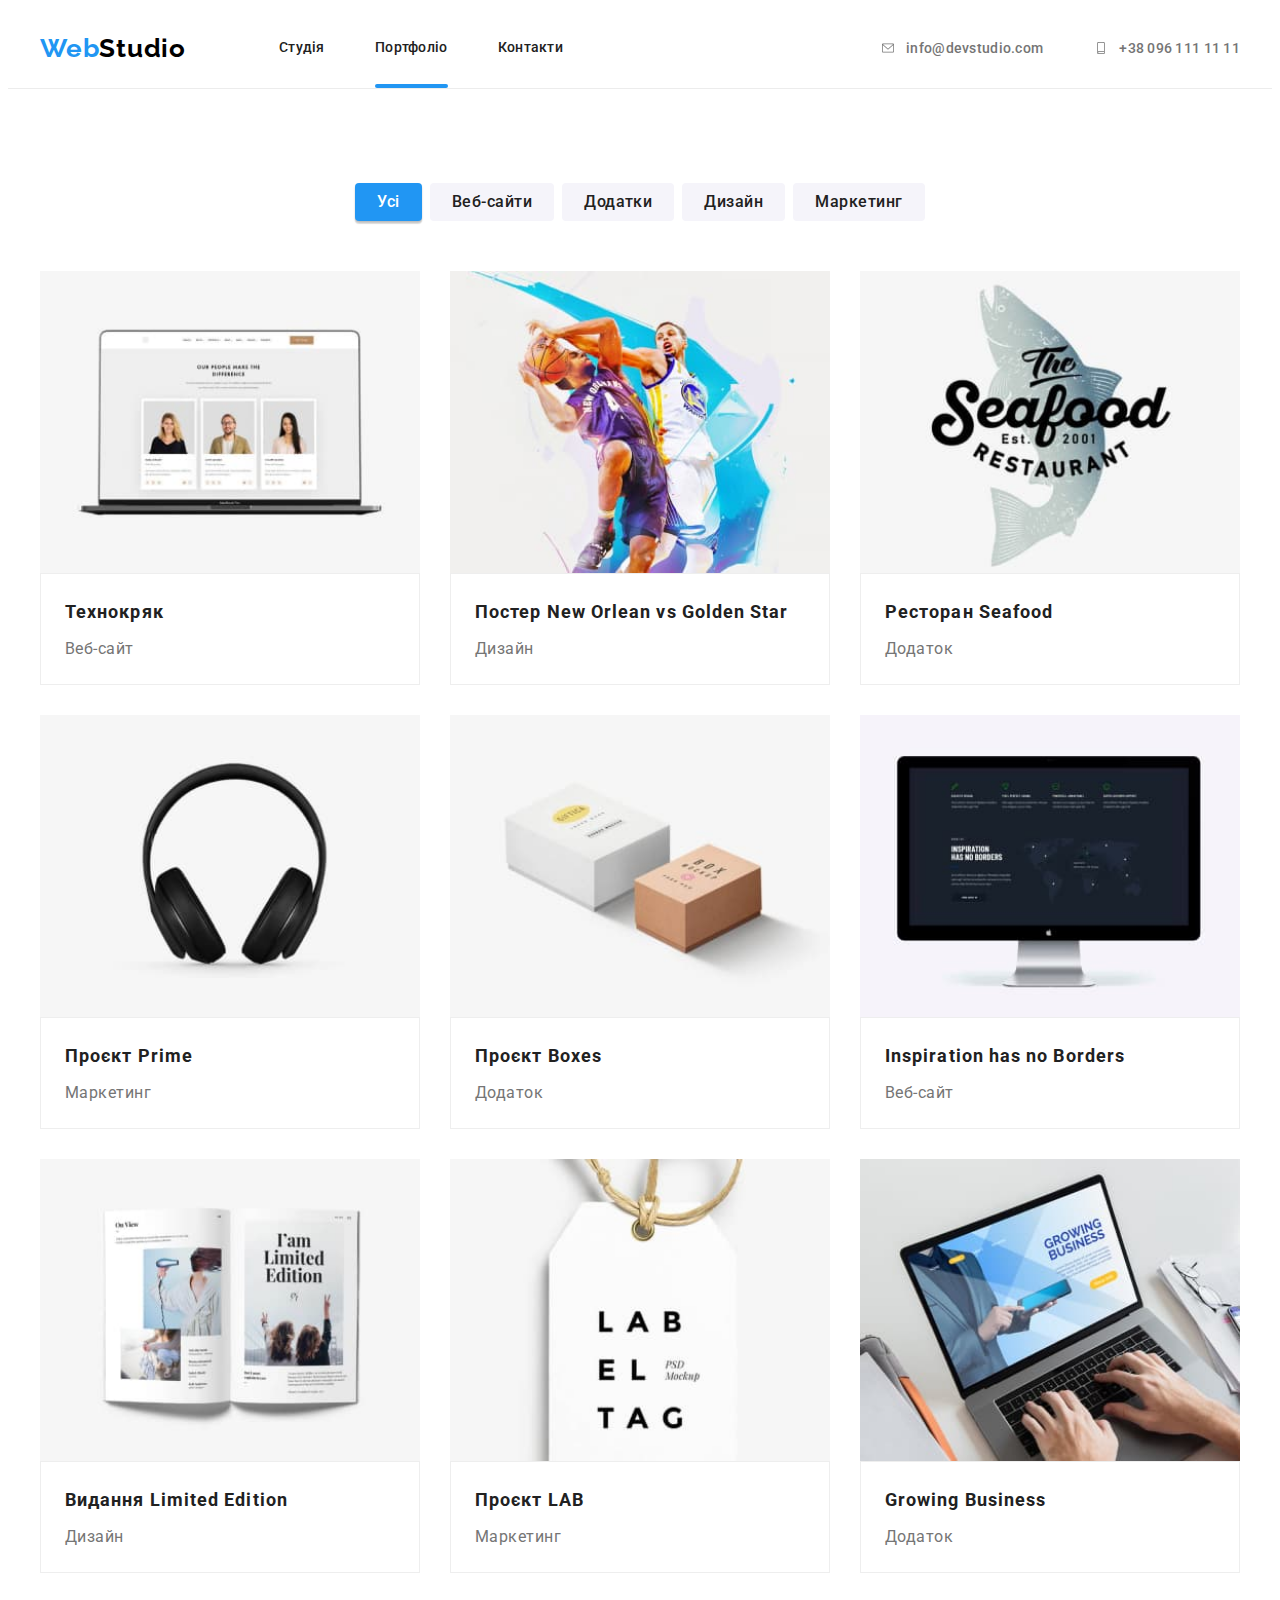
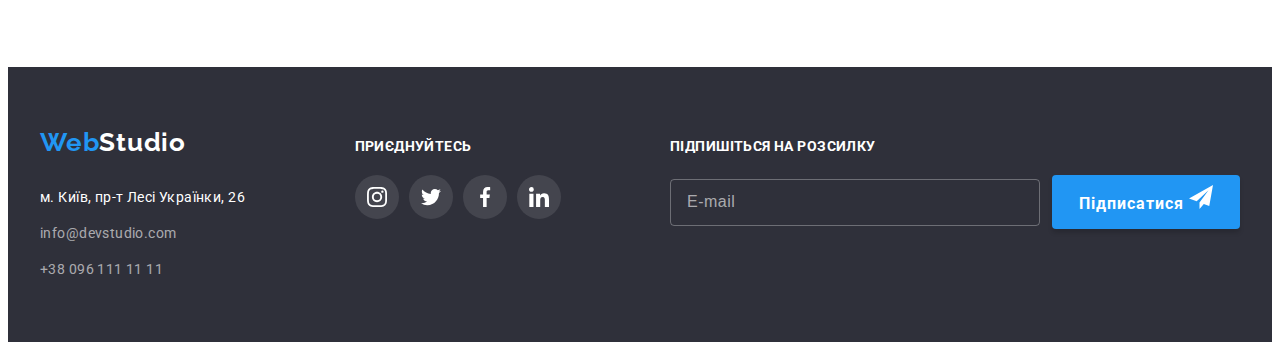
==== commit ba957fe5: "Begin adaptation footer" ====
--- a/portfolio.html
+++ b/portfolio.html
@@ -67,6 +67,77 @@
             </a>
           </li>
         </ul>
+        <button class="menu-open" type="button" data-menu-open>
+          <svg class="menu-open__icon" width="40" height="40">
+            <use href="./images/icons.svg#menu-open"></use>
+          </svg>
+        </button>
+      </div>
+      <div class="mob-menu is-hidden" data-menu>
+        <button class="menu-close" type="button" data-menu-close>
+          <svg class="menu-close__icon" width="40" height="40">
+            <use href="./images/icons.svg#menu-close"></use>
+          </svg>
+        </button>
+        <div class="mob-wrap">
+          <nav class="mob-nav">
+            <ul class="mob-nav__list">
+              <li class="mob-nav__item">
+                <a class="mob-nav__link" href="./index.html">Студія</a>
+              </li>
+              <li class="mob-nav__item">
+                <a class="mob-nav__link" href="./portfolio.html">Портфоліо</a>
+              </li>
+              <li class="mob-nav__item">
+                <a class="mob-nav__link" href="#">Контакти</a>
+              </li>
+            </ul>
+          </nav>
+          <div>
+            <a class="mob-tel" href="tel:+380961111111"> +38 096 111 11 11 </a>
+            <a class="mob-mail" href="mailto:info@devstudio.com" lang="en">
+              info@devstudio.com
+            </a>
+            <ul class="mob-social">
+              <li class="mob-social__item">
+                <a
+                  class="mob-social__link"
+                  href="https://www.instagram.com/"
+                  target="_blank"
+                  rel="noopener noreferrer"
+                  >Instagram</a
+                >
+              </li>
+              <li class="mob-social__item">
+                <a
+                  class="mob-social__link"
+                  href="https://twitter.com/"
+                  target="_blank"
+                  rel="noopener noreferrer"
+                  >Twitter</a
+                >
+              </li>
+              <li class="mob-social__item">
+                <a
+                  class="mob-social__link"
+                  href="https://www.facebook.com/"
+                  target="_blank"
+                  rel="noopener noreferrer"
+                  >Facebook</a
+                >
+              </li>
+              <li class="mob-social__item">
+                <a
+                  class="mob-social__link"
+                  href="https://www.linkedin.com/"
+                  target="_blank"
+                  rel="noopener noreferrer"
+                  >LinkedIn</a
+                >
+              </li>
+            </ul>
+          </div>
+        </div>
       </div>
     </header>
 
@@ -429,5 +500,6 @@
         </form>
       </div>
     </footer>
+    <script src="./js/menu.js"></script>
   </body>
 </html>
--- a/css/main.min.css
+++ b/css/main.min.css
@@ -1 +1 @@
-:root{--main-color: #212121;--color-gray: #757575;--color-blue: #2196f3;--color-blue-dark: #188ce8;--color-white: #ffffff;--color-black: #000000;--color-footer-link: rgba(255, 255, 255, 0.6);--color-portfolio-btn: #f5f4fa;--background-color-dark: #2f303a;--background-color-hero: rgba(47, 48, 58, 0.4);--background-color-hero-second: #c4c4c4;--background-color-light: #f5f4fa;--background-color-white: var(--color-white);--font-ral: "Raleway", sans-serif;--first-logo-color: var(--color-black);--second-logo-color: var(--color-blue);--footer-logo-color: var(--color-white);--title-color: var(--main-color);--text-color: var(--color-gray);--first-link-color: var(--main-color);--second-link-color: var(--color-blue);--first-btn-color: var(--color-white);--second-btn-color: var(--main-color);--hover-btn-color: var(--color-blue);--social-background-color: var(--color-white);--hover-social-background-color: var(--color-blue);--icon-color: #afb1b8;--hover-icon-color: var(--color-white);--footer-social-background-color: rgba(255, 255, 255, 0.1);--tra-cubic: cubic-bezier(0.4, 0, 0.2, 1)}h1,h2,h3,h4,h5,h6,p{margin:0}ul{list-style:none;margin:0;padding:0}button{cursor:pointer}img{display:block;min-width:100%;height:auto}a{text-decoration:none}body{font-family:"Roboto",sans-serif;color:var(--main-color)}.section{padding-top:94px;padding-bottom:94px}.visually-hiden{position:absolute;width:1px;height:1px;margin:-1px;border:0;padding:0;white-space:nowrap;-webkit-clip-path:inset(100%);clip-path:inset(100%);clip:rect(0 0 0 0);overflow:hidden}.container{width:1200px;padding:0 15px;margin:0 auto}.btn{font-family:inherit;border:none;min-width:200px;font-weight:700;font-size:16px;line-height:1.88;letter-spacing:.06em;background-color:var(--color-blue);color:var(--first-btn-color);-webkit-box-shadow:0px 4px 4px rgba(0,0,0,.15);box-shadow:0px 4px 4px rgba(0,0,0,.15);border-radius:4px;-webkit-transition:background-color 250ms var(--tra-cubic);transition:background-color 250ms var(--tra-cubic)}.btn:hover,.btn:focus{background-color:var(--color-blue-dark)}.section-title{font-size:36px;line-height:1.17;text-align:center;letter-spacing:.03em;color:var(--title-color);margin-bottom:50px}.social{display:-webkit-box;display:-ms-flexbox;display:flex;gap:10px;-webkit-box-pack:center;-ms-flex-pack:center;justify-content:center}.social__item{width:44px;height:44px}.social__link{width:100%;height:100%;background-color:var(--social-background-color);border-radius:50%;display:-webkit-box;display:-ms-flexbox;display:flex;-webkit-box-align:center;-ms-flex-align:center;align-items:center;-webkit-box-pack:center;-ms-flex-pack:center;justify-content:center;-webkit-transition:background-color 250ms var(--tra-cubic);transition:background-color 250ms var(--tra-cubic)}.social__link:hover,.social__link:focus{background-color:var(--hover-social-background-color)}.social__icon{fill:var(--icon-color);-webkit-transition:fill 250ms var(--tra-cubic);transition:fill 250ms var(--tra-cubic)}.social__link:hover .social__icon,.social__link:focus .social__icon{fill:var(--hover-icon-color)}.social__link--footer-background{background-color:var(--footer-social-background-color)}.social__icon--footer-fill{fill:var(--hover-icon-color)}.backdrop{position:fixed;top:0;left:0;width:100vw;height:100vh;background-color:rgba(0,0,0,.2);-webkit-transition:opacity 250ms var(--tra-cubic),visibility 250ms var(--tra-cubic);transition:opacity 250ms var(--tra-cubic),visibility 250ms var(--tra-cubic)}.modal{position:absolute;top:50%;left:50%;width:528px;min-height:581px;padding:40px;background-color:var(--background-color-white);-webkit-box-shadow:0px 1px 3px rgba(0,0,0,.12),0px 1px 1px rgba(0,0,0,.14),0px 2px 1px rgba(0,0,0,.2);box-shadow:0px 1px 3px rgba(0,0,0,.12),0px 1px 1px rgba(0,0,0,.14),0px 2px 1px rgba(0,0,0,.2);border-radius:4px;-webkit-transform:translate(-50%, -50%) scale(1);transform:translate(-50%, -50%) scale(1);opacity:1;-webkit-transition:opacity 600ms var(--tra-cubic),-webkit-transform 600ms var(--tra-cubic);transition:opacity 600ms var(--tra-cubic),-webkit-transform 600ms var(--tra-cubic);transition:transform 600ms var(--tra-cubic),opacity 600ms var(--tra-cubic);transition:transform 600ms var(--tra-cubic),opacity 600ms var(--tra-cubic),-webkit-transform 600ms var(--tra-cubic)}.backdrop.backdrop--is-hidden .modal{-webkit-transform:translate(-50%, -50%) scale(1.2);transform:translate(-50%, -50%) scale(1.2);opacity:0}.modal__title{font-weight:700;font-size:20px;line-height:1.15;text-align:center;letter-spacing:.03em;color:var(--main-color);margin-bottom:12px}.modal-form__field{margin-bottom:10px}.modal-form__input-label{font-weight:400;font-size:12px;line-height:1.17;letter-spacing:.01em;color:var(--color-gray);margin-bottom:4px;display:block}.modal-form__input-wrappper{position:relative}.modal-form__input{width:100%;height:40px;border:1px solid rgba(33,33,33,.2);outline:rgba(0,0,0,0);border-radius:4px;background-color:rgba(0,0,0,0);padding:0;padding-left:30px;-webkit-transition:border-color 250ms var(--tra-cubic);transition:border-color 250ms var(--tra-cubic)}.modal-form__input:focus{border-color:var(--color-blue)}.modal-form__icon{position:absolute;left:12px;top:50%;-webkit-transform:translateY(-50%);transform:translateY(-50%);fill:var(--main-color);-webkit-transition:fill 250ms var(--tra-cubic);transition:fill 250ms var(--tra-cubic)}.modal-form__input:focus+.modal-form__icon{fill:var(--color-blue)}.modal-form__comment-field{margin-bottom:20px}.modal-form__comment{width:100%;height:120px;padding:12px 16px;border:1px solid rgba(33,33,33,.2);border-radius:4px;outline:rgba(0,0,0,0);resize:none;-webkit-transition:border-color 250ms var(--tra-cubic);transition:border-color 250ms var(--tra-cubic)}.modal-form__comment::-webkit-input-placeholder{font-weight:400;font-size:12px;line-height:1.17;letter-spacing:.01em;color:rgba(117,117,117,.5)}.modal-form__comment::-moz-placeholder{font-weight:400;font-size:12px;line-height:1.17;letter-spacing:.01em;color:rgba(117,117,117,.5)}.modal-form__comment:-ms-input-placeholder{font-weight:400;font-size:12px;line-height:1.17;letter-spacing:.01em;color:rgba(117,117,117,.5)}.modal-form__comment::-ms-input-placeholder{font-weight:400;font-size:12px;line-height:1.17;letter-spacing:.01em;color:rgba(117,117,117,.5)}.modal-form__comment::placeholder{font-weight:400;font-size:12px;line-height:1.17;letter-spacing:.01em;color:rgba(117,117,117,.5)}.modal-form__comment:focus{border-color:var(--color-blue)}.modal-close{position:absolute;right:8px;top:8px;width:30px;height:30px;border:1px solid rgba(0,0,0,.1);border-radius:50%;padding:0;display:-webkit-box;display:-ms-flexbox;display:flex;-webkit-box-align:center;-ms-flex-align:center;align-items:center;-webkit-box-pack:center;-ms-flex-pack:center;justify-content:center;background-color:rgba(0,0,0,0);outline:rgba(0,0,0,0)}.modal-close__icon{fill:var(--color-black);-webkit-transition:fill 250ms var(--tra-cubic);transition:fill 250ms var(--tra-cubic)}.modal-close:hover .modal-close__icon,.modal-close:focus .modal-close__icon{fill:var(--hover-btn-color)}.modal-check{width:100%;display:-webkit-box;display:-ms-flexbox;display:flex;-webkit-box-pack:center;-ms-flex-pack:center;justify-content:center;-webkit-box-align:center;-ms-flex-align:center;align-items:center;margin-bottom:30px}.modal-check__label{font-weight:400;font-size:14px;line-height:1.71;letter-spacing:.03em;color:var(--color-gray);display:-webkit-box;display:-ms-flexbox;display:flex;-webkit-box-align:center;-ms-flex-align:center;align-items:center}.modal-check__label .modal-check__icon{width:16px;height:15px;border:2px solid var(--main-color);border-radius:2px;margin-right:8px;display:-webkit-box;display:-ms-flexbox;display:flex;-webkit-box-pack:center;-ms-flex-pack:center;justify-content:center;-webkit-box-align:center;-ms-flex-align:center;align-items:center;fill:rgba(0,0,0,0)}.modal-check__input:checked+.modal-check__label .modal-check__icon{background-color:var(--color-blue);border:none;fill:var(--color-white)}.modal-check__input:focus+.modal-check__label .modal-check__icon{border-color:var(--color-blue)}.modal-check__link{color:var(--second-link-color);text-decoration:underline}.modal__btn{padding:10px 52px;margin:0 auto;display:block}.backdrop--is-hidden{opacity:0;visibility:hidden;pointer-events:none}.logo{font-family:var(--font-ral);font-weight:700;font-size:26px;line-height:1.19;letter-spacing:.03em;color:var(--first-logo-color)}.logo__web{color:var(--second-logo-color)}.logo--color-light{color:var(--footer-logo-color)}.header{border-bottom:1px solid #ececec}.header__container{display:-webkit-box;display:-ms-flexbox;display:flex;-webkit-box-align:center;-ms-flex-align:center;align-items:center}.nav-site{margin-left:93px}.nav-site__list{display:-webkit-box;display:-ms-flexbox;display:flex;gap:50px}.nav-site__item{position:relative}.nav-site__link{display:block;font-weight:500;font-size:14px;line-height:1.14;letter-spacing:.02em;color:var(--first-link-color);padding-top:32px;padding-bottom:32px;-webkit-transition:color 250ms var(--tra-cubic);transition:color 250ms var(--tra-cubic)}.nav-site__link:hover,.nav-site__link:focus{color:var(--second-link-color)}.current::after{position:absolute;content:"";height:4px;width:100%;display:block;background-color:var(--second-link-color);border-radius:2px;left:0;bottom:0}.header-contacts{display:-webkit-box;display:-ms-flexbox;display:flex;margin-left:auto;gap:50px}.header-contacts__link{display:-webkit-box;display:-ms-flexbox;display:flex;-webkit-box-align:center;-ms-flex-align:center;align-items:center;font-weight:500;font-size:14px;line-height:1.14;letter-spacing:.02em;color:var(--color-gray);-webkit-transition:color 250ms var(--tra-cubic);transition:color 250ms var(--tra-cubic)}.header-contacts__link:hover,.header-contacts__link:focus{color:var(--color-blue)}.header-contacts__link-icon{margin-right:10px;fill:currentColor}.hero{max-width:1600px;background-image:-webkit-gradient(linear, left top, left bottom, from(var(--background-color-hero)), to(var(--background-color-hero))),url(../images/hero-background.jpg);background-image:linear-gradient(var(--background-color-hero), var(--background-color-hero)),url(../images/hero-background.jpg);background-color:var(--background-color-hero-second);background-repeat:no-repeat;background-size:cover;margin:0 auto}.hero__container{padding-top:200px;padding-bottom:200px;text-align:center}.hero__title{font-weight:900;font-size:44px;line-height:1.36;letter-spacing:.06em;text-transform:uppercase;color:var(--color-white);margin-bottom:30px}.animate__zoomIn{-webkit-animation-duration:2000ms;animation-duration:2000ms}.hero__btn{min-width:216px;padding:10px 32px}.features-list{display:-webkit-box;display:-ms-flexbox;display:flex;gap:30px}.features-list__item{-ms-flex-preferred-size:calc((100% - 90px)/4);flex-basis:calc((100% - 90px)/4)}.features-list__icon{background-color:var(--background-color-light);height:120px;border-radius:4px;margin-bottom:30px;display:-webkit-box;display:-ms-flexbox;display:flex;-webkit-box-pack:center;-ms-flex-pack:center;justify-content:center;-webkit-box-align:center;-ms-flex-align:center;align-items:center}.features-list__title{font-size:14px;line-height:1.14;letter-spacing:.03em;text-transform:uppercase;color:var(--title-color);margin-bottom:10px}.features-list__text{font-size:14px;line-height:1.71;letter-spacing:.03em;color:var(--text-color)}.section__works{padding-top:0}.work-examples{display:-webkit-box;display:-ms-flexbox;display:flex;gap:30px}.work-examples__item{position:relative;-ms-flex-preferred-size:calc((100% - 60px)/3);flex-basis:calc((100% - 60px)/3)}.work-examples__uptitle{position:absolute;left:0;bottom:0;width:100%;font-weight:700;font-size:14px;line-height:1.14;letter-spacing:.03em;text-transform:uppercase;color:#fff;background-color:rgba(47,48,58,.8);height:70px;display:-webkit-box;display:-ms-flexbox;display:flex;-webkit-box-align:center;-ms-flex-align:center;align-items:center;-webkit-box-pack:center;-ms-flex-pack:center;justify-content:center}.section__team{background-color:var(--background-color-light);text-align:center}.team-list{display:-webkit-box;display:-ms-flexbox;display:flex;gap:30px}.team-card{width:calc((100% - 90px)/4);background-color:var(--background-color-white);-webkit-box-shadow:0px 1px 3px rgba(0,0,0,.12),0px 1px 1px rgba(0,0,0,.14),0px 2px 1px rgba(0,0,0,.2);box-shadow:0px 1px 3px rgba(0,0,0,.12),0px 1px 1px rgba(0,0,0,.14),0px 2px 1px rgba(0,0,0,.2);border-radius:0px 0px 4px 4px}.team-card__data{padding-top:30px;padding-bottom:30px}.team-card__title{font-weight:500;font-size:16px;line-height:1.19;text-align:center;letter-spacing:.03em;color:var(--title-color);margin-bottom:10px}.team-card__text{font-size:16px;line-height:1.19;text-align:center;letter-spacing:.03em;color:var(--text-color);margin-bottom:16px}.clients{display:-webkit-box;display:-ms-flexbox;display:flex;gap:30px;-webkit-box-pack:center;-ms-flex-pack:center;justify-content:center}.clients__item{--n: 6;width:calc((100% - (var(--n) - 1)*30px)/var(--n));height:92px}.clients__link{width:100%;height:100%;display:-webkit-box;display:-ms-flexbox;display:flex;-webkit-box-pack:center;-ms-flex-pack:center;justify-content:center;-webkit-box-align:center;-ms-flex-align:center;align-items:center;border:1px solid;border-color:var(--icon-color);border-radius:4px;-webkit-transition:border-color 250ms var(--tra-cubic);transition:border-color 250ms var(--tra-cubic)}.clients__link:hover,.clients__link:focus{border-color:var(--second-link-color)}.clients__icon{width:100%;height:100%;fill:var(--icon-color);-webkit-transition:fill 250ms var(--tra-cubic);transition:fill 250ms var(--tra-cubic)}.clients__link:hover .clients__icon,.clients__link:focus .clients__icon{fill:var(--second-link-color)}.footer{background-color:var(--background-color-dark);padding-top:60px;padding-bottom:60px}.footer__container{display:-webkit-box;display:-ms-flexbox;display:flex;-webkit-box-pack:justify;-ms-flex-pack:justify;justify-content:space-between;-webkit-box-align:baseline;-ms-flex-align:baseline;align-items:baseline}.address{font-style:normal;font-weight:400;font-size:14px;line-height:1.71;letter-spacing:.03em;color:var(--color-white);margin-top:20px}.footer-contacts{margin-top:9px}.footer-contacts__item:not(:first-child){margin-top:9px}.footer-contacts__link{color:var(--color-footer-link);-webkit-transition:color 250ms var(--tra-cubic);transition:color 250ms var(--tra-cubic)}.footer-contacts__link:hover,.footer-contacts__link:focus{color:var(--color-blue)}.footer__title{font-size:14px;line-height:1.14;letter-spacing:.03em;text-transform:uppercase;color:var(--footer-logo-color);margin-bottom:20px}.subscribe-form{display:-webkit-box;display:-ms-flexbox;display:flex;-webkit-box-orient:vertical;-webkit-box-direction:normal;-ms-flex-direction:column;flex-direction:column}.footer__title--subscribe-form{font-weight:700}.subscribe-form__wrap{display:-webkit-box;display:-ms-flexbox;display:flex;gap:12px}.subscribe-form__input{min-width:358px;background-color:rgba(0,0,0,0);border:1px solid rgba(255,255,255,.3);border-radius:4px;padding:15px 16px;color:var(--color-white)}.subscribe-form__input::-webkit-input-placeholder{font-weight:400;font-size:16px;line-height:1.25;display:-webkit-box;display:flex;-webkit-box-align:center;align-items:center;letter-spacing:.03em;color:rgba(255,255,255,.6)}.subscribe-form__input::-moz-placeholder{font-weight:400;font-size:16px;line-height:1.25;display:flex;align-items:center;letter-spacing:.03em;color:rgba(255,255,255,.6)}.subscribe-form__input:-ms-input-placeholder{font-weight:400;font-size:16px;line-height:1.25;display:-ms-flexbox;display:flex;-ms-flex-align:center;align-items:center;letter-spacing:.03em;color:rgba(255,255,255,.6)}.subscribe-form__input::-ms-input-placeholder{font-weight:400;font-size:16px;line-height:1.25;display:-ms-flexbox;display:flex;-ms-flex-align:center;align-items:center;letter-spacing:.03em;color:rgba(255,255,255,.6)}.subscribe-form__input::placeholder{font-weight:400;font-size:16px;line-height:1.25;display:-webkit-box;display:-ms-flexbox;display:flex;-webkit-box-align:center;-ms-flex-align:center;align-items:center;letter-spacing:.03em;color:rgba(255,255,255,.6)}.subscribe-form__input:hover,.subscribe-form__input:focus{border-color:var(--color-blue);outline:rgba(0,0,0,0)}.subscribe__btn{display:-webkit-box;display:-ms-flexbox;display:flex;-webkit-box-align:center;-ms-flex-align:center;align-items:center;-webkit-box-pack:center;-ms-flex-pack:center;justify-content:center;gap:10px}.subscribe-form__icon{fill:var(--first-btn-color)}.portfolio-filters-list{display:-webkit-box;display:-ms-flexbox;display:flex;-webkit-box-pack:center;-ms-flex-pack:center;justify-content:center;gap:8px;margin-bottom:50px}.filter-btn{font-weight:500;font-size:16px;line-height:1.63;letter-spacing:.03em;color:var(--second-btn-color);background-color:var(--color-portfolio-btn);border-radius:4px;padding:6px 22px;display:block;-webkit-transition:background-color 250ms var(--tra-cubic),color 250ms var(--tra-cubic),outline 250ms var(--tra-cubic),-webkit-box-shadow 250ms var(--tra-cubic);transition:background-color 250ms var(--tra-cubic),color 250ms var(--tra-cubic),outline 250ms var(--tra-cubic),-webkit-box-shadow 250ms var(--tra-cubic);transition:background-color 250ms var(--tra-cubic),color 250ms var(--tra-cubic),box-shadow 250ms var(--tra-cubic),outline 250ms var(--tra-cubic);transition:background-color 250ms var(--tra-cubic),color 250ms var(--tra-cubic),box-shadow 250ms var(--tra-cubic),outline 250ms var(--tra-cubic),-webkit-box-shadow 250ms var(--tra-cubic)}.filter-input:checked+.filter-btn{background-color:var(--hover-btn-color);color:var(--first-btn-color);-webkit-box-shadow:0px 3px 1px rgba(0,0,0,.1),0px 1px 2px rgba(0,0,0,.08),0px 2px 2px rgba(0,0,0,.12);box-shadow:0px 3px 1px rgba(0,0,0,.1),0px 1px 2px rgba(0,0,0,.08),0px 2px 2px rgba(0,0,0,.12)}.filter-input:focus+.filter-btn{outline:1px solid var(--color-black)}.filter-btn:hover{cursor:pointer;outline:1px solid var(--color-black)}.portfolio-projects-list{display:-webkit-box;display:-ms-flexbox;display:flex;-ms-flex-wrap:wrap;flex-wrap:wrap;gap:30px}.portfolio-projects-item{-ms-flex-preferred-size:calc((100% - 60px)/3);flex-basis:calc((100% - 60px)/3);background-color:var(--background-color-white)}.portfolio-projects-link{display:block;-webkit-transition:-webkit-box-shadow 250ms var(--tra-cubic);transition:-webkit-box-shadow 250ms var(--tra-cubic);transition:box-shadow 250ms var(--tra-cubic);transition:box-shadow 250ms var(--tra-cubic), -webkit-box-shadow 250ms var(--tra-cubic)}.portfolio-projects-link:hover,.portfolio-projects-link:focus{-webkit-box-shadow:0px 1px 1px rgba(0,0,0,.12),0px 4px 4px rgba(0,0,0,.06),1px 4px 6px rgba(0,0,0,.16);box-shadow:0px 1px 1px rgba(0,0,0,.12),0px 4px 4px rgba(0,0,0,.06),1px 4px 6px rgba(0,0,0,.16)}.portfolio-top-wrap{position:relative;overflow:hidden}.portfolio-top-text{position:absolute;top:0;left:0;font-weight:400;font-size:18px;line-height:1.56;letter-spacing:.03em;color:var(--color-white);background-color:rgba(33,150,243,.9);padding:63px 24px;height:100%;-webkit-transform:translateY(100%);transform:translateY(100%);-webkit-transition:-webkit-transform 250ms var(--tra-cubic);transition:-webkit-transform 250ms var(--tra-cubic);transition:transform 250ms var(--tra-cubic);transition:transform 250ms var(--tra-cubic), -webkit-transform 250ms var(--tra-cubic)}.portfolio-projects-link:hover .portfolio-top-text{-webkit-transform:translateY(0);transform:translateY(0)}.portfolio-description{padding:20px 24px;border:1px solid #eee}.portfolio-title{font-size:18px;line-height:2;letter-spacing:.06em;color:var(--title-color);margin-bottom:4px}.portfolio-text{font-size:16px;line-height:1.88;letter-spacing:.03em;color:var(--text-color)}/*# sourceMappingURL=main.min.css.map */+:root{--main-color: #212121;--color-gray: #757575;--color-blue: #2196f3;--color-blue-dark: #188ce8;--color-white: #ffffff;--color-black: #000000;--color-footer-link: rgba(255, 255, 255, 0.6);--color-portfolio-btn: #f5f4fa;--background-color-dark: #2f303a;--background-color-hero: rgba(47, 48, 58, 0.4);--background-color-hero-second: #c4c4c4;--background-color-light: #f5f4fa;--background-color-white: var(--color-white);--font-ral: "Raleway", sans-serif;--first-logo-color: var(--color-black);--second-logo-color: var(--color-blue);--footer-logo-color: var(--color-white);--title-color: var(--main-color);--text-color: var(--color-gray);--first-link-color: var(--main-color);--second-link-color: var(--color-blue);--first-btn-color: var(--color-white);--second-btn-color: var(--main-color);--hover-btn-color: var(--color-blue);--social-background-color: var(--color-white);--hover-social-background-color: var(--color-blue);--icon-color: #afb1b8;--hover-icon-color: var(--color-white);--footer-social-background-color: rgba(255, 255, 255, 0.1);--tra-cubic: cubic-bezier(0.4, 0, 0.2, 1)}h1,h2,h3,h4,h5,h6,p{margin:0}ul{list-style:none;margin:0;padding:0}button{cursor:pointer;padding:0}img{display:block;max-width:100%;width:100%;height:auto}a{text-decoration:none}body{font-family:"Roboto",sans-serif;color:var(--main-color)}.section{padding-top:60px;padding-bottom:60px}@media screen and (min-width: 1200px){.section{padding-top:94px;padding-bottom:94px}}.no-scroll{overflow:hidden}.visually-hiden{position:absolute;width:1px;height:1px;margin:-1px;border:0;padding:0;white-space:nowrap;-webkit-clip-path:inset(100%);clip-path:inset(100%);clip:rect(0 0 0 0);overflow:hidden}.container{width:100%;padding:0 15px;margin:0 auto}@media screen and (min-width: 480px){.container{max-width:480px}}@media screen and (min-width: 768px){.container{max-width:768px}}@media screen and (min-width: 1200px){.container{max-width:1200px}}.btn{font-family:inherit;border:none;padding-top:10px;padding-bottom:10px;width:200px;font-weight:700;font-size:16px;line-height:1.88;letter-spacing:.06em;background-color:var(--color-blue);color:var(--first-btn-color);-webkit-box-shadow:0px 4px 4px rgba(0,0,0,.15);box-shadow:0px 4px 4px rgba(0,0,0,.15);border-radius:4px;-webkit-transition:background-color 250ms var(--tra-cubic);transition:background-color 250ms var(--tra-cubic)}.btn:hover,.btn:focus{background-color:var(--color-blue-dark)}.section-title{font-size:28px;line-height:1.1785714286;text-align:center;letter-spacing:.03em;color:var(--title-color);margin-bottom:50px}@media screen and (min-width: 1200px){.section-title{font-size:36px;line-height:1.1666666667}}.social{display:-webkit-box;display:-ms-flexbox;display:flex;gap:10px;-webkit-box-pack:center;-ms-flex-pack:center;justify-content:center}.social__item{width:44px;height:44px}.social__link{width:100%;height:100%;background-color:var(--social-background-color);border-radius:50%;display:-webkit-box;display:-ms-flexbox;display:flex;-webkit-box-align:center;-ms-flex-align:center;align-items:center;-webkit-box-pack:center;-ms-flex-pack:center;justify-content:center;-webkit-transition:background-color 250ms var(--tra-cubic);transition:background-color 250ms var(--tra-cubic)}.social__link:hover,.social__link:focus{background-color:var(--hover-social-background-color)}.social__icon{fill:var(--icon-color);-webkit-transition:fill 250ms var(--tra-cubic);transition:fill 250ms var(--tra-cubic)}.social__link:hover .social__icon,.social__link:focus .social__icon{fill:var(--hover-icon-color)}.social__link--footer-background{background-color:var(--footer-social-background-color)}.social__icon--footer-fill{fill:var(--hover-icon-color)}.backdrop{position:fixed;top:0;left:0;width:100vw;height:100vh;background-color:rgba(0,0,0,.2);-webkit-transition:opacity 250ms var(--tra-cubic),visibility 250ms var(--tra-cubic);transition:opacity 250ms var(--tra-cubic),visibility 250ms var(--tra-cubic)}.modal{position:absolute;top:50%;left:50%;width:528px;min-height:581px;padding:40px;background-color:var(--background-color-white);-webkit-box-shadow:0px 1px 3px rgba(0,0,0,.12),0px 1px 1px rgba(0,0,0,.14),0px 2px 1px rgba(0,0,0,.2);box-shadow:0px 1px 3px rgba(0,0,0,.12),0px 1px 1px rgba(0,0,0,.14),0px 2px 1px rgba(0,0,0,.2);border-radius:4px;-webkit-transform:translate(-50%, -50%) scale(1);transform:translate(-50%, -50%) scale(1);opacity:1;-webkit-transition:opacity 600ms var(--tra-cubic),-webkit-transform 600ms var(--tra-cubic);transition:opacity 600ms var(--tra-cubic),-webkit-transform 600ms var(--tra-cubic);transition:transform 600ms var(--tra-cubic),opacity 600ms var(--tra-cubic);transition:transform 600ms var(--tra-cubic),opacity 600ms var(--tra-cubic),-webkit-transform 600ms var(--tra-cubic)}.backdrop.is-hidden .modal{-webkit-transform:translate(-50%, -50%) scale(1.2);transform:translate(-50%, -50%) scale(1.2);opacity:0}.modal__title{font-weight:700;font-size:20px;line-height:1.15;text-align:center;letter-spacing:.03em;color:var(--main-color);margin-bottom:12px}.modal-form__field{margin-bottom:10px}.modal-form__input-label{font-weight:400;font-size:12px;line-height:1.17;letter-spacing:.01em;color:var(--color-gray);margin-bottom:4px;display:block}.modal-form__input-wrappper{position:relative}.modal-form__input{width:100%;height:40px;border:1px solid rgba(33,33,33,.2);outline:rgba(0,0,0,0);border-radius:4px;background-color:rgba(0,0,0,0);padding:0;padding-left:30px;-webkit-transition:border-color 250ms var(--tra-cubic);transition:border-color 250ms var(--tra-cubic)}.modal-form__input:focus{border-color:var(--color-blue)}.modal-form__icon{position:absolute;left:12px;top:50%;-webkit-transform:translateY(-50%);transform:translateY(-50%);fill:var(--main-color);-webkit-transition:fill 250ms var(--tra-cubic);transition:fill 250ms var(--tra-cubic)}.modal-form__input:focus+.modal-form__icon{fill:var(--color-blue)}.modal-form__comment-field{margin-bottom:20px}.modal-form__comment{width:100%;height:120px;padding:12px 16px;border:1px solid rgba(33,33,33,.2);border-radius:4px;outline:rgba(0,0,0,0);resize:none;-webkit-transition:border-color 250ms var(--tra-cubic);transition:border-color 250ms var(--tra-cubic)}.modal-form__comment::-webkit-input-placeholder{font-weight:400;font-size:12px;line-height:1.17;letter-spacing:.01em;color:rgba(117,117,117,.5)}.modal-form__comment::-moz-placeholder{font-weight:400;font-size:12px;line-height:1.17;letter-spacing:.01em;color:rgba(117,117,117,.5)}.modal-form__comment:-ms-input-placeholder{font-weight:400;font-size:12px;line-height:1.17;letter-spacing:.01em;color:rgba(117,117,117,.5)}.modal-form__comment::-ms-input-placeholder{font-weight:400;font-size:12px;line-height:1.17;letter-spacing:.01em;color:rgba(117,117,117,.5)}.modal-form__comment::placeholder{font-weight:400;font-size:12px;line-height:1.17;letter-spacing:.01em;color:rgba(117,117,117,.5)}.modal-form__comment:focus{border-color:var(--color-blue)}.modal-close{position:absolute;right:8px;top:8px;width:30px;height:30px;border:1px solid rgba(0,0,0,.1);border-radius:50%;padding:0;display:-webkit-box;display:-ms-flexbox;display:flex;-webkit-box-align:center;-ms-flex-align:center;align-items:center;-webkit-box-pack:center;-ms-flex-pack:center;justify-content:center;background-color:rgba(0,0,0,0);outline:rgba(0,0,0,0)}.modal-close__icon{fill:var(--color-black);-webkit-transition:fill 250ms var(--tra-cubic);transition:fill 250ms var(--tra-cubic)}.modal-close:hover .modal-close__icon,.modal-close:focus .modal-close__icon{fill:var(--hover-btn-color)}.modal-check{width:100%;display:-webkit-box;display:-ms-flexbox;display:flex;-webkit-box-pack:center;-ms-flex-pack:center;justify-content:center;-webkit-box-align:center;-ms-flex-align:center;align-items:center;margin-bottom:30px}.modal-check__label{font-weight:400;font-size:14px;line-height:1.71;letter-spacing:.03em;color:var(--color-gray);display:-webkit-box;display:-ms-flexbox;display:flex;-webkit-box-align:center;-ms-flex-align:center;align-items:center}.modal-check__label .modal-check__icon{width:16px;height:15px;border:2px solid var(--main-color);border-radius:2px;margin-right:8px;display:-webkit-box;display:-ms-flexbox;display:flex;-webkit-box-pack:center;-ms-flex-pack:center;justify-content:center;-webkit-box-align:center;-ms-flex-align:center;align-items:center;fill:rgba(0,0,0,0)}.modal-check__input:checked+.modal-check__label .modal-check__icon{background-color:var(--color-blue);border:none;fill:var(--color-white)}.modal-check__input:focus+.modal-check__label .modal-check__icon{border-color:var(--color-blue)}.modal-check__link{color:var(--second-link-color);text-decoration:underline}.modal__btn{margin:0 auto;display:block}.is-hidden{opacity:0;visibility:hidden;pointer-events:none}.logo{font-family:var(--font-ral);font-weight:700;font-size:24px;line-height:1.1666666667;letter-spacing:.03em;color:var(--first-logo-color)}@media screen and (min-width: 1200px){.logo{font-size:26px;line-height:1.19}}.logo__web{color:var(--second-logo-color)}.logo--color-light{color:var(--footer-logo-color)}.header{border-bottom:1px solid #ececec}.header__container{display:-webkit-box;display:-ms-flexbox;display:flex;-webkit-box-align:center;-ms-flex-align:center;align-items:center}.nav-site{display:none}@media screen and (min-width: 768px){.nav-site{display:block;min-width:282px;margin-left:88px}}@media screen and (min-width: 1200px){.nav-site{min-width:284px;margin-left:93px}}.nav-site__list{display:-webkit-box;display:-ms-flexbox;display:flex;-webkit-box-pack:justify;-ms-flex-pack:justify;justify-content:space-between}.nav-site__item{position:relative}.nav-site__link{display:block;font-weight:500;font-size:14px;line-height:1.14;letter-spacing:.02em;color:var(--first-link-color);padding-top:32px;padding-bottom:32px;-webkit-transition:color 250ms var(--tra-cubic);transition:color 250ms var(--tra-cubic)}.nav-site__link:hover,.nav-site__link:focus{color:var(--second-link-color)}.current::after{position:absolute;content:"";height:4px;width:100%;display:none;background-color:var(--second-link-color);border-radius:2px;left:0;bottom:0}@media screen and (min-width: 768px){.current::after{display:block}}.header-contacts{display:none;margin-left:auto}@media screen and (min-width: 768px){.header-contacts{display:-webkit-box;display:-ms-flexbox;display:flex;-webkit-box-orient:vertical;-webkit-box-direction:normal;-ms-flex-direction:column;flex-direction:column;gap:10px}}@media screen and (min-width: 1200px){.header-contacts{-webkit-box-orient:horizontal;-webkit-box-direction:normal;-ms-flex-direction:row;flex-direction:row;gap:50px}}.header-contacts__link{display:-webkit-box;display:-ms-flexbox;display:flex;-webkit-box-pack:justify;-ms-flex-pack:justify;justify-content:space-between;-webkit-box-align:center;-ms-flex-align:center;align-items:center;font-weight:500;font-size:12px;line-height:1.1666666667;letter-spacing:.02em;color:var(--color-gray);-webkit-transition:color 250ms var(--tra-cubic);transition:color 250ms var(--tra-cubic)}@media screen and (min-width: 1200px){.header-contacts__link{font-size:14px;line-height:1.1428571429}}.header-contacts__link:hover,.header-contacts__link:focus{color:var(--color-blue)}.header-contacts__link-icon{margin-right:8px;fill:currentColor}@media screen and (min-width: 1200px){.header-contacts__link-icon{margin-right:10px}}.menu-open{border:none;padding:0;margin-left:auto;margin-top:10px;margin-bottom:10px;display:-webkit-inline-box;display:-ms-inline-flexbox;display:inline-flex;background-color:rgba(0,0,0,0);outline:rgba(0,0,0,0)}@media screen and (min-width: 768px){.menu-open{display:none}}.menu-open__icon{fill:var(--main-color);-webkit-transition:fill 250ms var(--tra-cubic);transition:fill 250ms var(--tra-cubic)}.menu-open:hover .menu-open__icon,.menu-open:focus .menu-open__icon{fill:var(--hover-btn-color)}.mob-menu{position:fixed;top:0;left:0;z-index:1;padding-top:48px;padding-bottom:48px;padding-left:40px;padding-right:40px;width:100vw;height:100vh;background-color:var(--color-white)}@media screen and (min-width: 768px){.mob-menu{display:none}}.menu-close{position:absolute;top:10px;right:15px;border:none;padding:0;display:-webkit-inline-box;display:-ms-inline-flexbox;display:inline-flex;background-color:rgba(0,0,0,0);outline:rgba(0,0,0,0)}.menu-close__icon{fill:var(--main-color);-webkit-transition:fill 250ms var(--tra-cubic);transition:fill 250ms var(--tra-cubic)}.menu-close:hover .menu-close__icon,.menu-close:focus .menu-close__icon{fill:var(--hover-btn-color)}.mob-wrap{height:100%;display:-webkit-box;display:-ms-flexbox;display:flex;-webkit-box-orient:vertical;-webkit-box-direction:normal;-ms-flex-direction:column;flex-direction:column;-webkit-box-pack:justify;-ms-flex-pack:justify;justify-content:space-between;overflow:auto}.mob-nav__list{display:-webkit-box;display:-ms-flexbox;display:flex;-webkit-box-orient:vertical;-webkit-box-direction:normal;-ms-flex-direction:column;flex-direction:column;gap:32px}.mob-nav__link{display:block;font-weight:500;font-size:8.33vw;line-height:1.175;letter-spacing:.02em;color:var(--first-link-color);-webkit-transition:color 250ms var(--tra-cubic);transition:color 250ms var(--tra-cubic)}@media screen and (min-width: 480px){.mob-nav__link{font-size:40px}}.mob-nav__link:hover,.mob-nav__link:active,.mob-nav__link:focus{color:var(--second-link-color)}.mob-tel{display:block;font-weight:500;font-size:7vw;line-height:1.1764705882;letter-spacing:.02em;color:var(--color-blue);margin-bottom:32px}@media screen and (min-width: 480px){.mob-tel{font-size:34px}}.mob-mail{display:block;font-weight:500;font-size:5vw;line-height:1.1666666667;letter-spacing:.02em;color:var(--color-gray);margin-bottom:64px;-webkit-transition:color 250ms var(--tra-cubic);transition:color 250ms var(--tra-cubic)}@media screen and (min-width: 480px){.mob-mail{font-size:24px}}.mob-mail:hover,.mob-mail:focus{color:var(--color-blue)}.mob-social{display:-webkit-box;display:-ms-flexbox;display:flex;-webkit-box-align:center;-ms-flex-align:center;align-items:center;gap:4.17vw}@media screen and (min-width: 480px){.mob-social{gap:20px}}.mob-social__item{position:relative}.mob-social__item:not(:first-child)::before{content:"";position:absolute;width:1px;height:4.58vw;top:.415vw;left:-2.085vw;background-color:rgba(33,33,33,.2)}@media screen and (min-width: 480px){.mob-social__item:not(:first-child)::before{top:2px;left:-10px;height:22px}}.mob-social__link{font-weight:500;font-size:3.75vw;line-height:1.2222222222;letter-spacing:.02em;color:var(--color-blue)}@media screen and (min-width: 480px){.mob-social__link{font-size:18px;line-height:1.2222222222}}.hero{max-width:1600px;background-image:-webkit-gradient(linear, left top, left bottom, from(var(--background-color-hero)), to(var(--background-color-hero))),url(../images/hero-background.jpg);background-image:linear-gradient(var(--background-color-hero), var(--background-color-hero)),url(../images/hero-background.jpg);background-color:var(--background-color-hero-second);background-repeat:no-repeat;background-size:cover;margin:0 auto}.hero__container{padding-top:118px;padding-bottom:118px;text-align:center}@media screen and (min-width: 1200px){.hero__container{padding-top:200px;padding-bottom:200px}}.hero__title{font-weight:900;font-size:26px;line-height:1.6153846154;letter-spacing:.06em;text-transform:uppercase;color:var(--color-white);margin-bottom:30px}@media screen and (min-width: 1200px){.hero__title{font-size:44px;line-height:1.3636363636}}.animate__zoomIn{-webkit-animation-duration:2000ms;animation-duration:2000ms}.features-list{display:-webkit-box;display:-ms-flexbox;display:flex;-ms-flex-wrap:wrap;flex-wrap:wrap;gap:30px}.features-list__item{-ms-flex-preferred-size:100%;flex-basis:100%}@media screen and (min-width: 768px){.features-list__item{-ms-flex-preferred-size:calc((100% - 30px)/2);flex-basis:calc((100% - 30px)/2)}}@media screen and (min-width: 1200px){.features-list__item{-ms-flex-preferred-size:calc((100% - 90px)/4);flex-basis:calc((100% - 90px)/4)}}.features-list__icon{background-color:var(--background-color-light);height:120px;border-radius:4px;margin-bottom:30px;display:-webkit-box;display:-ms-flexbox;display:flex;-webkit-box-pack:center;-ms-flex-pack:center;justify-content:center;-webkit-box-align:center;-ms-flex-align:center;align-items:center}.features-list__title{font-size:14px;line-height:1.14;letter-spacing:.03em;text-transform:uppercase;color:var(--title-color);margin-bottom:10px}.features-list__text{font-size:14px;line-height:1.71;letter-spacing:.03em;color:var(--text-color)}.section__works{padding-top:0;display:none}@media screen and (min-width: 1200px){.section__works{display:block}}.work-examples{display:-webkit-box;display:-ms-flexbox;display:flex;gap:30px}.work-examples__item{position:relative;-ms-flex-preferred-size:calc((100% - 60px)/3);flex-basis:calc((100% - 60px)/3)}.work-examples__uptitle{position:absolute;left:0;bottom:0;width:100%;font-weight:700;font-size:14px;line-height:1.14;letter-spacing:.03em;text-transform:uppercase;color:#fff;background-color:rgba(47,48,58,.8);height:70px;display:-webkit-box;display:-ms-flexbox;display:flex;-webkit-box-align:center;-ms-flex-align:center;align-items:center;-webkit-box-pack:center;-ms-flex-pack:center;justify-content:center}.section__team{background-color:var(--background-color-light);text-align:center}.team-list{display:-webkit-box;display:-ms-flexbox;display:flex;-ms-flex-wrap:wrap;flex-wrap:wrap;gap:30px}.team-card{-ms-flex-preferred-size:100%;flex-basis:100%;background-color:var(--background-color-white);-webkit-box-shadow:0px 1px 3px rgba(0,0,0,.12),0px 1px 1px rgba(0,0,0,.14),0px 2px 1px rgba(0,0,0,.2);box-shadow:0px 1px 3px rgba(0,0,0,.12),0px 1px 1px rgba(0,0,0,.14),0px 2px 1px rgba(0,0,0,.2);border-radius:0px 0px 4px 4px}@media screen and (min-width: 768px){.team-card{-ms-flex-preferred-size:calc((100% - 30px)/2);flex-basis:calc((100% - 30px)/2)}}@media screen and (min-width: 1200px){.team-card{-ms-flex-preferred-size:calc((100% - 90px)/4);flex-basis:calc((100% - 90px)/4)}}.team-card__data{padding-top:30px;padding-bottom:24px}@media screen and (min-width: 1200px){.team-card__data{padding-bottom:30px}}.team-card__title{font-weight:500;font-size:16px;line-height:1.19;text-align:center;letter-spacing:.03em;color:var(--title-color);margin-bottom:10px}.team-card__text{font-size:16px;line-height:1.19;text-align:center;letter-spacing:.03em;color:var(--text-color);margin-bottom:16px}.clients{display:-webkit-box;display:-ms-flexbox;display:flex;gap:30px;-webkit-box-pack:center;-ms-flex-pack:center;justify-content:center;-ms-flex-wrap:wrap;flex-wrap:wrap}.clients__item{--n: 2;-ms-flex-preferred-size:calc((100% - (var(--n) - 1)*30px)/var(--n));flex-basis:calc((100% - (var(--n) - 1)*30px)/var(--n));height:92px}@media screen and (min-width: 768px){.clients__item{--n: 3}}@media screen and (min-width: 1200px){.clients__item{--n: 6}}.clients__link{width:100%;height:100%;display:-webkit-box;display:-ms-flexbox;display:flex;-webkit-box-pack:center;-ms-flex-pack:center;justify-content:center;-webkit-box-align:center;-ms-flex-align:center;align-items:center;border:1px solid;border-color:var(--icon-color);border-radius:4px;-webkit-transition:border-color 250ms var(--tra-cubic);transition:border-color 250ms var(--tra-cubic)}.clients__link:hover,.clients__link:focus{border-color:var(--second-link-color)}.clients__icon{width:100%;height:100%;fill:var(--icon-color);-webkit-transition:fill 250ms var(--tra-cubic);transition:fill 250ms var(--tra-cubic)}.clients__link:hover .clients__icon,.clients__link:focus .clients__icon{fill:var(--second-link-color)}.footer{background-color:var(--background-color-dark);padding-top:60px;padding-bottom:60px}.footer__container{text-align:center;display:-webkit-box;display:-ms-flexbox;display:flex}@media screen and (min-width: 1200px){.footer__container{-webkit-box-pack:justify;-ms-flex-pack:justify;justify-content:space-between;-webkit-box-align:baseline;-ms-flex-align:baseline;align-items:baseline;text-align:start}}.address{font-style:normal;font-weight:400;font-size:14px;line-height:1.71;letter-spacing:.03em;color:var(--color-white);margin-top:28px}.footer-contacts{margin-top:12px}.footer-contacts__item:not(:first-child){margin-top:12px}.footer-contacts__link{color:var(--color-footer-link);-webkit-transition:color 250ms var(--tra-cubic);transition:color 250ms var(--tra-cubic)}.footer-contacts__link:hover,.footer-contacts__link:focus{color:var(--color-blue)}.footer-social{margin-top:60px}@media screen and (min-width: 768px){.footer-social{margin-top:0}}.footer__title{font-size:14px;line-height:1.14;letter-spacing:.03em;text-transform:uppercase;color:var(--footer-logo-color);margin-bottom:20px}.subscribe-form{display:-webkit-box;display:-ms-flexbox;display:flex;-webkit-box-orient:vertical;-webkit-box-direction:normal;-ms-flex-direction:column;flex-direction:column;text-align:center;margin-top:60px}@media screen and (min-width: 1200px){.subscribe-form{margin-top:0;width:570px;text-align:start}}.footer__title--subscribe-form{font-weight:700}.subscribe-form__wrap{display:-webkit-box;display:-ms-flexbox;display:flex;-webkit-box-orient:vertical;-webkit-box-direction:normal;-ms-flex-direction:column;flex-direction:column;-webkit-box-align:center;-ms-flex-align:center;align-items:center;gap:20px}@media screen and (min-width: 1200px){.subscribe-form__wrap{-webkit-box-orient:horizontal;-webkit-box-direction:normal;-ms-flex-direction:row;flex-direction:row;gap:12px}}.subscribe-form__input{width:100%;background-color:rgba(0,0,0,0);border:1px solid rgba(255,255,255,.3);border-radius:4px;padding:15px 16px;color:var(--color-white)}@media screen and (min-width: 480px){.subscribe-form__input{width:450px}}@media screen and (min-width: 1200px){.subscribe-form__input{width:calc(100% - 212px)}}.subscribe-form__input::-webkit-input-placeholder{font-weight:400;font-size:16px;line-height:1.25;display:-webkit-box;display:flex;-webkit-box-align:center;align-items:center;letter-spacing:.03em;color:rgba(255,255,255,.6)}.subscribe-form__input::-moz-placeholder{font-weight:400;font-size:16px;line-height:1.25;display:flex;align-items:center;letter-spacing:.03em;color:rgba(255,255,255,.6)}.subscribe-form__input:-ms-input-placeholder{font-weight:400;font-size:16px;line-height:1.25;display:-ms-flexbox;display:flex;-ms-flex-align:center;align-items:center;letter-spacing:.03em;color:rgba(255,255,255,.6)}.subscribe-form__input::-ms-input-placeholder{font-weight:400;font-size:16px;line-height:1.25;display:-ms-flexbox;display:flex;-ms-flex-align:center;align-items:center;letter-spacing:.03em;color:rgba(255,255,255,.6)}.subscribe-form__input::placeholder{font-weight:400;font-size:16px;line-height:1.25;display:-webkit-box;display:-ms-flexbox;display:flex;-webkit-box-align:center;-ms-flex-align:center;align-items:center;letter-spacing:.03em;color:rgba(255,255,255,.6)}.subscribe-form__input:hover,.subscribe-form__input:focus{border-color:var(--color-blue);outline:rgba(0,0,0,0)}.subscribe__btn{display:-webkit-box;display:-ms-flexbox;display:flex;-webkit-box-align:center;-ms-flex-align:center;align-items:center;-webkit-box-pack:center;-ms-flex-pack:center;justify-content:center;gap:10px}.subscribe-form__icon{fill:var(--first-btn-color)}.portfolio-filters-list{display:-webkit-box;display:-ms-flexbox;display:flex;-webkit-box-pack:center;-ms-flex-pack:center;justify-content:center;gap:8px;margin-bottom:50px}.filter-btn{font-weight:500;font-size:16px;line-height:1.63;letter-spacing:.03em;color:var(--second-btn-color);background-color:var(--color-portfolio-btn);border-radius:4px;padding:6px 22px;display:block;-webkit-transition:background-color 250ms var(--tra-cubic),color 250ms var(--tra-cubic),outline 250ms var(--tra-cubic),-webkit-box-shadow 250ms var(--tra-cubic);transition:background-color 250ms var(--tra-cubic),color 250ms var(--tra-cubic),outline 250ms var(--tra-cubic),-webkit-box-shadow 250ms var(--tra-cubic);transition:background-color 250ms var(--tra-cubic),color 250ms var(--tra-cubic),box-shadow 250ms var(--tra-cubic),outline 250ms var(--tra-cubic);transition:background-color 250ms var(--tra-cubic),color 250ms var(--tra-cubic),box-shadow 250ms var(--tra-cubic),outline 250ms var(--tra-cubic),-webkit-box-shadow 250ms var(--tra-cubic)}.filter-input:checked+.filter-btn{background-color:var(--hover-btn-color);color:var(--first-btn-color);-webkit-box-shadow:0px 3px 1px rgba(0,0,0,.1),0px 1px 2px rgba(0,0,0,.08),0px 2px 2px rgba(0,0,0,.12);box-shadow:0px 3px 1px rgba(0,0,0,.1),0px 1px 2px rgba(0,0,0,.08),0px 2px 2px rgba(0,0,0,.12)}.filter-input:focus+.filter-btn{outline:1px solid var(--color-black)}.filter-btn:hover{cursor:pointer;outline:1px solid var(--color-black)}.portfolio-projects-list{display:-webkit-box;display:-ms-flexbox;display:flex;-ms-flex-wrap:wrap;flex-wrap:wrap;gap:30px}.portfolio-projects-item{-ms-flex-preferred-size:calc((100% - 60px)/3);flex-basis:calc((100% - 60px)/3);background-color:var(--background-color-white)}.portfolio-projects-link{display:block;-webkit-transition:-webkit-box-shadow 250ms var(--tra-cubic);transition:-webkit-box-shadow 250ms var(--tra-cubic);transition:box-shadow 250ms var(--tra-cubic);transition:box-shadow 250ms var(--tra-cubic), -webkit-box-shadow 250ms var(--tra-cubic)}.portfolio-projects-link:hover,.portfolio-projects-link:focus{-webkit-box-shadow:0px 1px 1px rgba(0,0,0,.12),0px 4px 4px rgba(0,0,0,.06),1px 4px 6px rgba(0,0,0,.16);box-shadow:0px 1px 1px rgba(0,0,0,.12),0px 4px 4px rgba(0,0,0,.06),1px 4px 6px rgba(0,0,0,.16)}.portfolio-top-wrap{position:relative;overflow:hidden}.portfolio-top-text{position:absolute;top:0;left:0;font-weight:400;font-size:18px;line-height:1.56;letter-spacing:.03em;color:var(--color-white);background-color:rgba(33,150,243,.9);padding:63px 24px;height:100%;-webkit-transform:translateY(100%);transform:translateY(100%);-webkit-transition:-webkit-transform 250ms var(--tra-cubic);transition:-webkit-transform 250ms var(--tra-cubic);transition:transform 250ms var(--tra-cubic);transition:transform 250ms var(--tra-cubic), -webkit-transform 250ms var(--tra-cubic)}.portfolio-projects-link:hover .portfolio-top-text{-webkit-transform:translateY(0);transform:translateY(0)}.portfolio-description{padding:20px 24px;border:1px solid #eee}.portfolio-title{font-size:18px;line-height:2;letter-spacing:.06em;color:var(--title-color);margin-bottom:4px}.portfolio-text{font-size:16px;line-height:1.88;letter-spacing:.03em;color:var(--text-color)}/*# sourceMappingURL=main.min.css.map */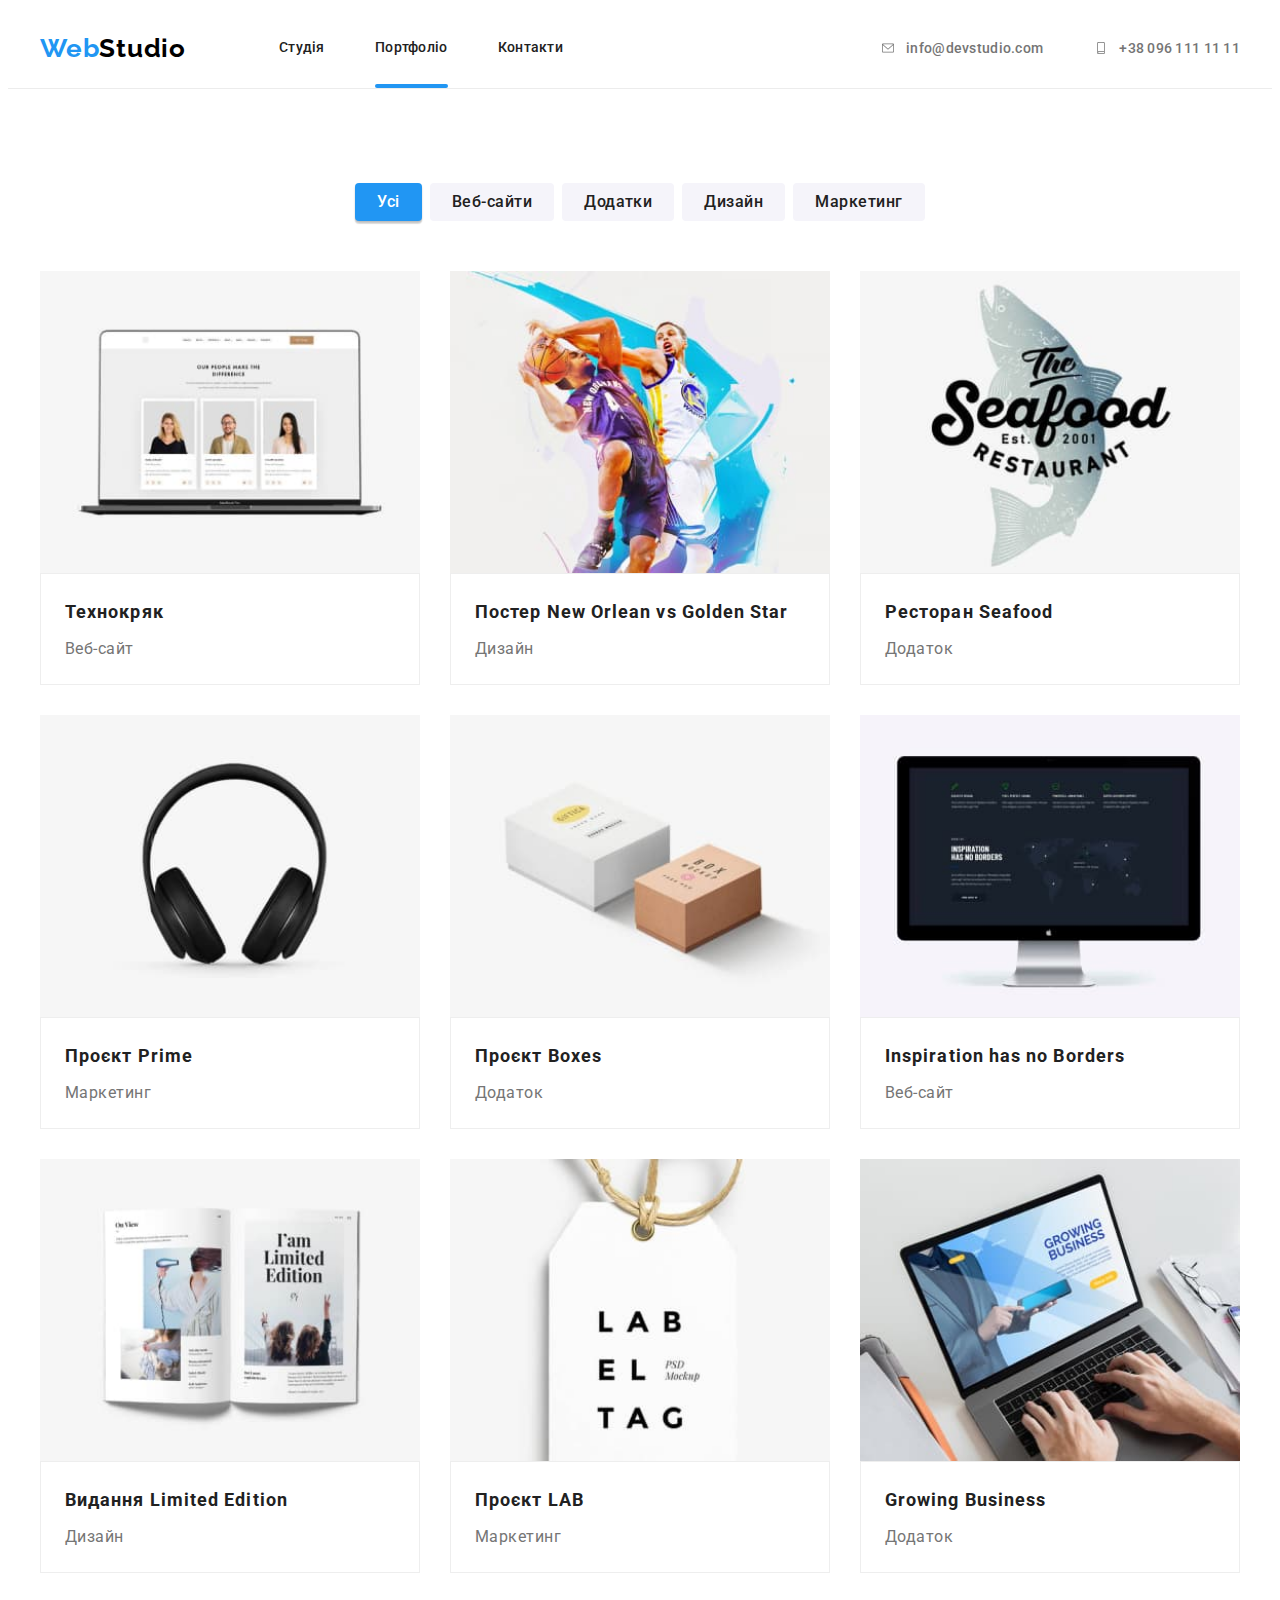
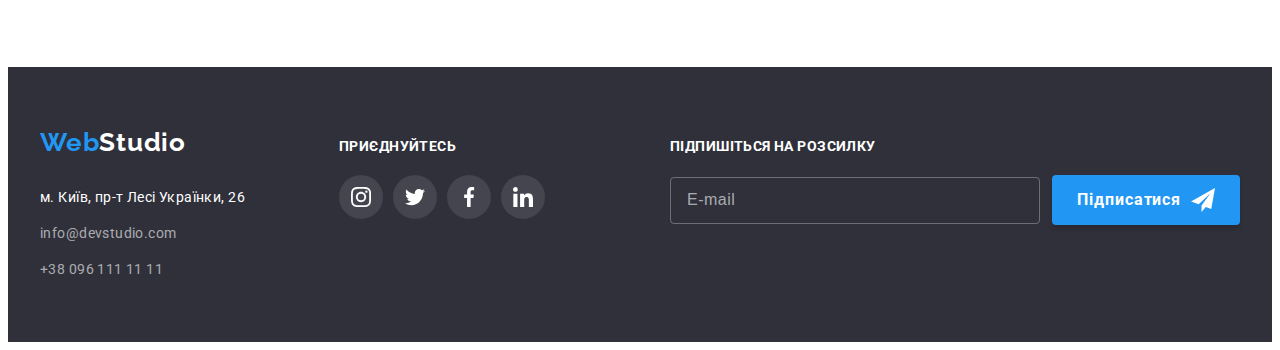
==== commit e8ebef27: "finish adapted index.html" ====
--- a/portfolio.html
+++ b/portfolio.html
@@ -383,97 +383,99 @@
 
     <footer class="footer">
       <div class="container footer__container">
-        <div>
-          <a class="logo logo--color-light" href="./index.html" lang="en"
-            ><span class="logo__web">Web</span>Studio</a
-          >
-          <address class="address">
-            м. Київ, пр-т Лесі Українки, 26
-            <ul class="footer-contacts">
-              <li class="footer-contacts__item">
-                <a
-                  class="footer-contacts__link"
-                  href="mailto:info@devstudio.com"
-                  lang="en"
-                  >info@devstudio.com</a
-                >
-              </li>
-              <li class="footer-contacts__item">
-                <a class="footer-contacts__link" href="tel:+380961111111"
-                  >+38 096 111 11 11</a
-                >
+        <div class="footer-wrap">
+          <div>
+            <a class="logo logo--color-light" href="./index.html" lang="en"
+              ><span class="logo__web">Web</span>Studio</a
+            >
+            <address class="address">
+              м. Київ, пр-т Лесі Українки, 26
+              <ul class="footer-contacts">
+                <li class="footer-contacts__item">
+                  <a
+                    class="footer-contacts__link"
+                    href="mailto:info@devstudio.com"
+                    lang="en"
+                    >info@devstudio.com</a
+                  >
+                </li>
+                <li class="footer-contacts__item">
+                  <a class="footer-contacts__link" href="tel:+380961111111"
+                    >+38 096 111 11 11</a
+                  >
+                </li>
+              </ul>
+            </address>
+          </div>
+          <div class="footer-social">
+            <h2 class="footer__title">приєднуйтесь</h2>
+            <ul class="social">
+              <li class="social__item">
+                <a
+                  class="social__link social__link--footer-background"
+                  href="https://www.instagram.com/"
+                  target="_blank"
+                  rel="noopener noreferrer"
+                >
+                  <svg
+                    class="social__icon social__icon--footer-fill"
+                    width="20"
+                    height="20"
+                  >
+                    <use href="./images/icons.svg#instagram"></use>
+                  </svg>
+                </a>
+              </li>
+              <li class="social__item">
+                <a
+                  class="social__link social__link--footer-background"
+                  href="https://twitter.com/"
+                  target="_blank"
+                  rel="noopener noreferrer"
+                >
+                  <svg
+                    class="social__icon social__icon--footer-fill"
+                    width="20"
+                    height="20"
+                  >
+                    <use href="./images/icons.svg#twitter"></use>
+                  </svg>
+                </a>
+              </li>
+              <li class="social__item">
+                <a
+                  class="social__link social__link--footer-background"
+                  href="https://www.facebook.com/"
+                  target="_blank"
+                  rel="noopener noreferrer"
+                >
+                  <svg
+                    class="social__icon social__icon--footer-fill"
+                    width="20"
+                    height="20"
+                  >
+                    <use href="./images/icons.svg#facebook"></use>
+                  </svg>
+                </a>
+              </li>
+              <li class="social__item">
+                <a
+                  class="social__link social__link--footer-background"
+                  href="https://www.linkedin.com/"
+                  target="_blank"
+                  rel="noopener noreferrer"
+                >
+                  <svg
+                    class="social__icon social__icon--footer-fill"
+                    width="20"
+                    height="20"
+                  >
+                    <use href="./images/icons.svg#linkedin"></use>
+                  </svg>
+                </a>
               </li>
             </ul>
-          </address>
-        </div>
-        <div>
-          <h2 class="footer__title">приєднуйтесь</h2>
-          <ul class="social">
-            <li class="social__item">
-              <a
-                class="social__link social__link--footer-background"
-                href="https://www.instagram.com/"
-                target="_blank"
-                rel="noopener noreferrer"
-              >
-                <svg
-                  class="social__icon social__icon--footer-fill"
-                  width="20"
-                  height="20"
-                >
-                  <use href="./images/icons.svg#instagram"></use>
-                </svg>
-              </a>
-            </li>
-            <li class="social__item">
-              <a
-                class="social__link social__link--footer-background"
-                href="https://twitter.com/"
-                target="_blank"
-                rel="noopener noreferrer"
-              >
-                <svg
-                  class="social__icon social__icon--footer-fill"
-                  width="20"
-                  height="20"
-                >
-                  <use href="./images/icons.svg#twitter"></use>
-                </svg>
-              </a>
-            </li>
-            <li class="social__item">
-              <a
-                class="social__link social__link--footer-background"
-                href="https://www.facebook.com/"
-                target="_blank"
-                rel="noopener noreferrer"
-              >
-                <svg
-                  class="social__icon social__icon--footer-fill"
-                  width="20"
-                  height="20"
-                >
-                  <use href="./images/icons.svg#facebook"></use>
-                </svg>
-              </a>
-            </li>
-            <li class="social__item">
-              <a
-                class="social__link social__link--footer-background"
-                href="https://www.linkedin.com/"
-                target="_blank"
-                rel="noopener noreferrer"
-              >
-                <svg
-                  class="social__icon social__icon--footer-fill"
-                  width="20"
-                  height="20"
-                >
-                  <use href="./images/icons.svg#linkedin"></use>
-                </svg>
-              </a>
-            </li>
-          </ul>
+          </div>
         </div>
         <form class="subscribe-form">
           <label
@@ -490,7 +492,7 @@
               placeholder="E-mail"
               required
             />
-            <button type="submit" class="subscribe--btn btn">
+            <button type="submit" class="subscribe__btn btn">
               Підписатися
               <svg class="subscribe-form__icon" width="24" height="24">
                 <use href="./images/icons.svg#icon-send"></use>
--- a/css/main.min.css
+++ b/css/main.min.css
@@ -1 +1 @@
-:root{--main-color: #212121;--color-gray: #757575;--color-blue: #2196f3;--color-blue-dark: #188ce8;--color-white: #ffffff;--color-black: #000000;--color-footer-link: rgba(255, 255, 255, 0.6);--color-portfolio-btn: #f5f4fa;--background-color-dark: #2f303a;--background-color-hero: rgba(47, 48, 58, 0.4);--background-color-hero-second: #c4c4c4;--background-color-light: #f5f4fa;--background-color-white: var(--color-white);--font-ral: "Raleway", sans-serif;--first-logo-color: var(--color-black);--second-logo-color: var(--color-blue);--footer-logo-color: var(--color-white);--title-color: var(--main-color);--text-color: var(--color-gray);--first-link-color: var(--main-color);--second-link-color: var(--color-blue);--first-btn-color: var(--color-white);--second-btn-color: var(--main-color);--hover-btn-color: var(--color-blue);--social-background-color: var(--color-white);--hover-social-background-color: var(--color-blue);--icon-color: #afb1b8;--hover-icon-color: var(--color-white);--footer-social-background-color: rgba(255, 255, 255, 0.1);--tra-cubic: cubic-bezier(0.4, 0, 0.2, 1)}h1,h2,h3,h4,h5,h6,p{margin:0}ul{list-style:none;margin:0;padding:0}button{cursor:pointer;padding:0}img{display:block;max-width:100%;width:100%;height:auto}a{text-decoration:none}body{font-family:"Roboto",sans-serif;color:var(--main-color)}.section{padding-top:60px;padding-bottom:60px}@media screen and (min-width: 1200px){.section{padding-top:94px;padding-bottom:94px}}.no-scroll{overflow:hidden}.visually-hiden{position:absolute;width:1px;height:1px;margin:-1px;border:0;padding:0;white-space:nowrap;-webkit-clip-path:inset(100%);clip-path:inset(100%);clip:rect(0 0 0 0);overflow:hidden}.container{width:100%;padding:0 15px;margin:0 auto}@media screen and (min-width: 480px){.container{max-width:480px}}@media screen and (min-width: 768px){.container{max-width:768px}}@media screen and (min-width: 1200px){.container{max-width:1200px}}.btn{font-family:inherit;border:none;padding-top:10px;padding-bottom:10px;width:200px;font-weight:700;font-size:16px;line-height:1.88;letter-spacing:.06em;background-color:var(--color-blue);color:var(--first-btn-color);-webkit-box-shadow:0px 4px 4px rgba(0,0,0,.15);box-shadow:0px 4px 4px rgba(0,0,0,.15);border-radius:4px;-webkit-transition:background-color 250ms var(--tra-cubic);transition:background-color 250ms var(--tra-cubic)}.btn:hover,.btn:focus{background-color:var(--color-blue-dark)}.section-title{font-size:28px;line-height:1.1785714286;text-align:center;letter-spacing:.03em;color:var(--title-color);margin-bottom:50px}@media screen and (min-width: 1200px){.section-title{font-size:36px;line-height:1.1666666667}}.social{display:-webkit-box;display:-ms-flexbox;display:flex;gap:10px;-webkit-box-pack:center;-ms-flex-pack:center;justify-content:center}.social__item{width:44px;height:44px}.social__link{width:100%;height:100%;background-color:var(--social-background-color);border-radius:50%;display:-webkit-box;display:-ms-flexbox;display:flex;-webkit-box-align:center;-ms-flex-align:center;align-items:center;-webkit-box-pack:center;-ms-flex-pack:center;justify-content:center;-webkit-transition:background-color 250ms var(--tra-cubic);transition:background-color 250ms var(--tra-cubic)}.social__link:hover,.social__link:focus{background-color:var(--hover-social-background-color)}.social__icon{fill:var(--icon-color);-webkit-transition:fill 250ms var(--tra-cubic);transition:fill 250ms var(--tra-cubic)}.social__link:hover .social__icon,.social__link:focus .social__icon{fill:var(--hover-icon-color)}.social__link--footer-background{background-color:var(--footer-social-background-color)}.social__icon--footer-fill{fill:var(--hover-icon-color)}.backdrop{position:fixed;top:0;left:0;width:100vw;height:100vh;background-color:rgba(0,0,0,.2);-webkit-transition:opacity 250ms var(--tra-cubic),visibility 250ms var(--tra-cubic);transition:opacity 250ms var(--tra-cubic),visibility 250ms var(--tra-cubic)}.modal{position:absolute;top:50%;left:50%;width:528px;min-height:581px;padding:40px;background-color:var(--background-color-white);-webkit-box-shadow:0px 1px 3px rgba(0,0,0,.12),0px 1px 1px rgba(0,0,0,.14),0px 2px 1px rgba(0,0,0,.2);box-shadow:0px 1px 3px rgba(0,0,0,.12),0px 1px 1px rgba(0,0,0,.14),0px 2px 1px rgba(0,0,0,.2);border-radius:4px;-webkit-transform:translate(-50%, -50%) scale(1);transform:translate(-50%, -50%) scale(1);opacity:1;-webkit-transition:opacity 600ms var(--tra-cubic),-webkit-transform 600ms var(--tra-cubic);transition:opacity 600ms var(--tra-cubic),-webkit-transform 600ms var(--tra-cubic);transition:transform 600ms var(--tra-cubic),opacity 600ms var(--tra-cubic);transition:transform 600ms var(--tra-cubic),opacity 600ms var(--tra-cubic),-webkit-transform 600ms var(--tra-cubic)}.backdrop.is-hidden .modal{-webkit-transform:translate(-50%, -50%) scale(1.2);transform:translate(-50%, -50%) scale(1.2);opacity:0}.modal__title{font-weight:700;font-size:20px;line-height:1.15;text-align:center;letter-spacing:.03em;color:var(--main-color);margin-bottom:12px}.modal-form__field{margin-bottom:10px}.modal-form__input-label{font-weight:400;font-size:12px;line-height:1.17;letter-spacing:.01em;color:var(--color-gray);margin-bottom:4px;display:block}.modal-form__input-wrappper{position:relative}.modal-form__input{width:100%;height:40px;border:1px solid rgba(33,33,33,.2);outline:rgba(0,0,0,0);border-radius:4px;background-color:rgba(0,0,0,0);padding:0;padding-left:30px;-webkit-transition:border-color 250ms var(--tra-cubic);transition:border-color 250ms var(--tra-cubic)}.modal-form__input:focus{border-color:var(--color-blue)}.modal-form__icon{position:absolute;left:12px;top:50%;-webkit-transform:translateY(-50%);transform:translateY(-50%);fill:var(--main-color);-webkit-transition:fill 250ms var(--tra-cubic);transition:fill 250ms var(--tra-cubic)}.modal-form__input:focus+.modal-form__icon{fill:var(--color-blue)}.modal-form__comment-field{margin-bottom:20px}.modal-form__comment{width:100%;height:120px;padding:12px 16px;border:1px solid rgba(33,33,33,.2);border-radius:4px;outline:rgba(0,0,0,0);resize:none;-webkit-transition:border-color 250ms var(--tra-cubic);transition:border-color 250ms var(--tra-cubic)}.modal-form__comment::-webkit-input-placeholder{font-weight:400;font-size:12px;line-height:1.17;letter-spacing:.01em;color:rgba(117,117,117,.5)}.modal-form__comment::-moz-placeholder{font-weight:400;font-size:12px;line-height:1.17;letter-spacing:.01em;color:rgba(117,117,117,.5)}.modal-form__comment:-ms-input-placeholder{font-weight:400;font-size:12px;line-height:1.17;letter-spacing:.01em;color:rgba(117,117,117,.5)}.modal-form__comment::-ms-input-placeholder{font-weight:400;font-size:12px;line-height:1.17;letter-spacing:.01em;color:rgba(117,117,117,.5)}.modal-form__comment::placeholder{font-weight:400;font-size:12px;line-height:1.17;letter-spacing:.01em;color:rgba(117,117,117,.5)}.modal-form__comment:focus{border-color:var(--color-blue)}.modal-close{position:absolute;right:8px;top:8px;width:30px;height:30px;border:1px solid rgba(0,0,0,.1);border-radius:50%;padding:0;display:-webkit-box;display:-ms-flexbox;display:flex;-webkit-box-align:center;-ms-flex-align:center;align-items:center;-webkit-box-pack:center;-ms-flex-pack:center;justify-content:center;background-color:rgba(0,0,0,0);outline:rgba(0,0,0,0)}.modal-close__icon{fill:var(--color-black);-webkit-transition:fill 250ms var(--tra-cubic);transition:fill 250ms var(--tra-cubic)}.modal-close:hover .modal-close__icon,.modal-close:focus .modal-close__icon{fill:var(--hover-btn-color)}.modal-check{width:100%;display:-webkit-box;display:-ms-flexbox;display:flex;-webkit-box-pack:center;-ms-flex-pack:center;justify-content:center;-webkit-box-align:center;-ms-flex-align:center;align-items:center;margin-bottom:30px}.modal-check__label{font-weight:400;font-size:14px;line-height:1.71;letter-spacing:.03em;color:var(--color-gray);display:-webkit-box;display:-ms-flexbox;display:flex;-webkit-box-align:center;-ms-flex-align:center;align-items:center}.modal-check__label .modal-check__icon{width:16px;height:15px;border:2px solid var(--main-color);border-radius:2px;margin-right:8px;display:-webkit-box;display:-ms-flexbox;display:flex;-webkit-box-pack:center;-ms-flex-pack:center;justify-content:center;-webkit-box-align:center;-ms-flex-align:center;align-items:center;fill:rgba(0,0,0,0)}.modal-check__input:checked+.modal-check__label .modal-check__icon{background-color:var(--color-blue);border:none;fill:var(--color-white)}.modal-check__input:focus+.modal-check__label .modal-check__icon{border-color:var(--color-blue)}.modal-check__link{color:var(--second-link-color);text-decoration:underline}.modal__btn{margin:0 auto;display:block}.is-hidden{opacity:0;visibility:hidden;pointer-events:none}.logo{font-family:var(--font-ral);font-weight:700;font-size:24px;line-height:1.1666666667;letter-spacing:.03em;color:var(--first-logo-color)}@media screen and (min-width: 1200px){.logo{font-size:26px;line-height:1.19}}.logo__web{color:var(--second-logo-color)}.logo--color-light{color:var(--footer-logo-color)}.header{border-bottom:1px solid #ececec}.header__container{display:-webkit-box;display:-ms-flexbox;display:flex;-webkit-box-align:center;-ms-flex-align:center;align-items:center}.nav-site{display:none}@media screen and (min-width: 768px){.nav-site{display:block;min-width:282px;margin-left:88px}}@media screen and (min-width: 1200px){.nav-site{min-width:284px;margin-left:93px}}.nav-site__list{display:-webkit-box;display:-ms-flexbox;display:flex;-webkit-box-pack:justify;-ms-flex-pack:justify;justify-content:space-between}.nav-site__item{position:relative}.nav-site__link{display:block;font-weight:500;font-size:14px;line-height:1.14;letter-spacing:.02em;color:var(--first-link-color);padding-top:32px;padding-bottom:32px;-webkit-transition:color 250ms var(--tra-cubic);transition:color 250ms var(--tra-cubic)}.nav-site__link:hover,.nav-site__link:focus{color:var(--second-link-color)}.current::after{position:absolute;content:"";height:4px;width:100%;display:none;background-color:var(--second-link-color);border-radius:2px;left:0;bottom:0}@media screen and (min-width: 768px){.current::after{display:block}}.header-contacts{display:none;margin-left:auto}@media screen and (min-width: 768px){.header-contacts{display:-webkit-box;display:-ms-flexbox;display:flex;-webkit-box-orient:vertical;-webkit-box-direction:normal;-ms-flex-direction:column;flex-direction:column;gap:10px}}@media screen and (min-width: 1200px){.header-contacts{-webkit-box-orient:horizontal;-webkit-box-direction:normal;-ms-flex-direction:row;flex-direction:row;gap:50px}}.header-contacts__link{display:-webkit-box;display:-ms-flexbox;display:flex;-webkit-box-pack:justify;-ms-flex-pack:justify;justify-content:space-between;-webkit-box-align:center;-ms-flex-align:center;align-items:center;font-weight:500;font-size:12px;line-height:1.1666666667;letter-spacing:.02em;color:var(--color-gray);-webkit-transition:color 250ms var(--tra-cubic);transition:color 250ms var(--tra-cubic)}@media screen and (min-width: 1200px){.header-contacts__link{font-size:14px;line-height:1.1428571429}}.header-contacts__link:hover,.header-contacts__link:focus{color:var(--color-blue)}.header-contacts__link-icon{margin-right:8px;fill:currentColor}@media screen and (min-width: 1200px){.header-contacts__link-icon{margin-right:10px}}.menu-open{border:none;padding:0;margin-left:auto;margin-top:10px;margin-bottom:10px;display:-webkit-inline-box;display:-ms-inline-flexbox;display:inline-flex;background-color:rgba(0,0,0,0);outline:rgba(0,0,0,0)}@media screen and (min-width: 768px){.menu-open{display:none}}.menu-open__icon{fill:var(--main-color);-webkit-transition:fill 250ms var(--tra-cubic);transition:fill 250ms var(--tra-cubic)}.menu-open:hover .menu-open__icon,.menu-open:focus .menu-open__icon{fill:var(--hover-btn-color)}.mob-menu{position:fixed;top:0;left:0;z-index:1;padding-top:48px;padding-bottom:48px;padding-left:40px;padding-right:40px;width:100vw;height:100vh;background-color:var(--color-white)}@media screen and (min-width: 768px){.mob-menu{display:none}}.menu-close{position:absolute;top:10px;right:15px;border:none;padding:0;display:-webkit-inline-box;display:-ms-inline-flexbox;display:inline-flex;background-color:rgba(0,0,0,0);outline:rgba(0,0,0,0)}.menu-close__icon{fill:var(--main-color);-webkit-transition:fill 250ms var(--tra-cubic);transition:fill 250ms var(--tra-cubic)}.menu-close:hover .menu-close__icon,.menu-close:focus .menu-close__icon{fill:var(--hover-btn-color)}.mob-wrap{height:100%;display:-webkit-box;display:-ms-flexbox;display:flex;-webkit-box-orient:vertical;-webkit-box-direction:normal;-ms-flex-direction:column;flex-direction:column;-webkit-box-pack:justify;-ms-flex-pack:justify;justify-content:space-between;overflow:auto}.mob-nav__list{display:-webkit-box;display:-ms-flexbox;display:flex;-webkit-box-orient:vertical;-webkit-box-direction:normal;-ms-flex-direction:column;flex-direction:column;gap:32px}.mob-nav__link{display:block;font-weight:500;font-size:8.33vw;line-height:1.175;letter-spacing:.02em;color:var(--first-link-color);-webkit-transition:color 250ms var(--tra-cubic);transition:color 250ms var(--tra-cubic)}@media screen and (min-width: 480px){.mob-nav__link{font-size:40px}}.mob-nav__link:hover,.mob-nav__link:active,.mob-nav__link:focus{color:var(--second-link-color)}.mob-tel{display:block;font-weight:500;font-size:7vw;line-height:1.1764705882;letter-spacing:.02em;color:var(--color-blue);margin-bottom:32px}@media screen and (min-width: 480px){.mob-tel{font-size:34px}}.mob-mail{display:block;font-weight:500;font-size:5vw;line-height:1.1666666667;letter-spacing:.02em;color:var(--color-gray);margin-bottom:64px;-webkit-transition:color 250ms var(--tra-cubic);transition:color 250ms var(--tra-cubic)}@media screen and (min-width: 480px){.mob-mail{font-size:24px}}.mob-mail:hover,.mob-mail:focus{color:var(--color-blue)}.mob-social{display:-webkit-box;display:-ms-flexbox;display:flex;-webkit-box-align:center;-ms-flex-align:center;align-items:center;gap:4.17vw}@media screen and (min-width: 480px){.mob-social{gap:20px}}.mob-social__item{position:relative}.mob-social__item:not(:first-child)::before{content:"";position:absolute;width:1px;height:4.58vw;top:.415vw;left:-2.085vw;background-color:rgba(33,33,33,.2)}@media screen and (min-width: 480px){.mob-social__item:not(:first-child)::before{top:2px;left:-10px;height:22px}}.mob-social__link{font-weight:500;font-size:3.75vw;line-height:1.2222222222;letter-spacing:.02em;color:var(--color-blue)}@media screen and (min-width: 480px){.mob-social__link{font-size:18px;line-height:1.2222222222}}.hero{max-width:1600px;background-image:-webkit-gradient(linear, left top, left bottom, from(var(--background-color-hero)), to(var(--background-color-hero))),url(../images/hero-background.jpg);background-image:linear-gradient(var(--background-color-hero), var(--background-color-hero)),url(../images/hero-background.jpg);background-color:var(--background-color-hero-second);background-repeat:no-repeat;background-size:cover;margin:0 auto}.hero__container{padding-top:118px;padding-bottom:118px;text-align:center}@media screen and (min-width: 1200px){.hero__container{padding-top:200px;padding-bottom:200px}}.hero__title{font-weight:900;font-size:26px;line-height:1.6153846154;letter-spacing:.06em;text-transform:uppercase;color:var(--color-white);margin-bottom:30px}@media screen and (min-width: 1200px){.hero__title{font-size:44px;line-height:1.3636363636}}.animate__zoomIn{-webkit-animation-duration:2000ms;animation-duration:2000ms}.features-list{display:-webkit-box;display:-ms-flexbox;display:flex;-ms-flex-wrap:wrap;flex-wrap:wrap;gap:30px}.features-list__item{-ms-flex-preferred-size:100%;flex-basis:100%}@media screen and (min-width: 768px){.features-list__item{-ms-flex-preferred-size:calc((100% - 30px)/2);flex-basis:calc((100% - 30px)/2)}}@media screen and (min-width: 1200px){.features-list__item{-ms-flex-preferred-size:calc((100% - 90px)/4);flex-basis:calc((100% - 90px)/4)}}.features-list__icon{background-color:var(--background-color-light);height:120px;border-radius:4px;margin-bottom:30px;display:-webkit-box;display:-ms-flexbox;display:flex;-webkit-box-pack:center;-ms-flex-pack:center;justify-content:center;-webkit-box-align:center;-ms-flex-align:center;align-items:center}.features-list__title{font-size:14px;line-height:1.14;letter-spacing:.03em;text-transform:uppercase;color:var(--title-color);margin-bottom:10px}.features-list__text{font-size:14px;line-height:1.71;letter-spacing:.03em;color:var(--text-color)}.section__works{padding-top:0;display:none}@media screen and (min-width: 1200px){.section__works{display:block}}.work-examples{display:-webkit-box;display:-ms-flexbox;display:flex;gap:30px}.work-examples__item{position:relative;-ms-flex-preferred-size:calc((100% - 60px)/3);flex-basis:calc((100% - 60px)/3)}.work-examples__uptitle{position:absolute;left:0;bottom:0;width:100%;font-weight:700;font-size:14px;line-height:1.14;letter-spacing:.03em;text-transform:uppercase;color:#fff;background-color:rgba(47,48,58,.8);height:70px;display:-webkit-box;display:-ms-flexbox;display:flex;-webkit-box-align:center;-ms-flex-align:center;align-items:center;-webkit-box-pack:center;-ms-flex-pack:center;justify-content:center}.section__team{background-color:var(--background-color-light);text-align:center}.team-list{display:-webkit-box;display:-ms-flexbox;display:flex;-ms-flex-wrap:wrap;flex-wrap:wrap;gap:30px}.team-card{-ms-flex-preferred-size:100%;flex-basis:100%;background-color:var(--background-color-white);-webkit-box-shadow:0px 1px 3px rgba(0,0,0,.12),0px 1px 1px rgba(0,0,0,.14),0px 2px 1px rgba(0,0,0,.2);box-shadow:0px 1px 3px rgba(0,0,0,.12),0px 1px 1px rgba(0,0,0,.14),0px 2px 1px rgba(0,0,0,.2);border-radius:0px 0px 4px 4px}@media screen and (min-width: 768px){.team-card{-ms-flex-preferred-size:calc((100% - 30px)/2);flex-basis:calc((100% - 30px)/2)}}@media screen and (min-width: 1200px){.team-card{-ms-flex-preferred-size:calc((100% - 90px)/4);flex-basis:calc((100% - 90px)/4)}}.team-card__data{padding-top:30px;padding-bottom:24px}@media screen and (min-width: 1200px){.team-card__data{padding-bottom:30px}}.team-card__title{font-weight:500;font-size:16px;line-height:1.19;text-align:center;letter-spacing:.03em;color:var(--title-color);margin-bottom:10px}.team-card__text{font-size:16px;line-height:1.19;text-align:center;letter-spacing:.03em;color:var(--text-color);margin-bottom:16px}.clients{display:-webkit-box;display:-ms-flexbox;display:flex;gap:30px;-webkit-box-pack:center;-ms-flex-pack:center;justify-content:center;-ms-flex-wrap:wrap;flex-wrap:wrap}.clients__item{--n: 2;-ms-flex-preferred-size:calc((100% - (var(--n) - 1)*30px)/var(--n));flex-basis:calc((100% - (var(--n) - 1)*30px)/var(--n));height:92px}@media screen and (min-width: 768px){.clients__item{--n: 3}}@media screen and (min-width: 1200px){.clients__item{--n: 6}}.clients__link{width:100%;height:100%;display:-webkit-box;display:-ms-flexbox;display:flex;-webkit-box-pack:center;-ms-flex-pack:center;justify-content:center;-webkit-box-align:center;-ms-flex-align:center;align-items:center;border:1px solid;border-color:var(--icon-color);border-radius:4px;-webkit-transition:border-color 250ms var(--tra-cubic);transition:border-color 250ms var(--tra-cubic)}.clients__link:hover,.clients__link:focus{border-color:var(--second-link-color)}.clients__icon{width:100%;height:100%;fill:var(--icon-color);-webkit-transition:fill 250ms var(--tra-cubic);transition:fill 250ms var(--tra-cubic)}.clients__link:hover .clients__icon,.clients__link:focus .clients__icon{fill:var(--second-link-color)}.footer{background-color:var(--background-color-dark);padding-top:60px;padding-bottom:60px}.footer__container{text-align:center;display:-webkit-box;display:-ms-flexbox;display:flex}@media screen and (min-width: 1200px){.footer__container{-webkit-box-pack:justify;-ms-flex-pack:justify;justify-content:space-between;-webkit-box-align:baseline;-ms-flex-align:baseline;align-items:baseline;text-align:start}}.address{font-style:normal;font-weight:400;font-size:14px;line-height:1.71;letter-spacing:.03em;color:var(--color-white);margin-top:28px}.footer-contacts{margin-top:12px}.footer-contacts__item:not(:first-child){margin-top:12px}.footer-contacts__link{color:var(--color-footer-link);-webkit-transition:color 250ms var(--tra-cubic);transition:color 250ms var(--tra-cubic)}.footer-contacts__link:hover,.footer-contacts__link:focus{color:var(--color-blue)}.footer-social{margin-top:60px}@media screen and (min-width: 768px){.footer-social{margin-top:0}}.footer__title{font-size:14px;line-height:1.14;letter-spacing:.03em;text-transform:uppercase;color:var(--footer-logo-color);margin-bottom:20px}.subscribe-form{display:-webkit-box;display:-ms-flexbox;display:flex;-webkit-box-orient:vertical;-webkit-box-direction:normal;-ms-flex-direction:column;flex-direction:column;text-align:center;margin-top:60px}@media screen and (min-width: 1200px){.subscribe-form{margin-top:0;width:570px;text-align:start}}.footer__title--subscribe-form{font-weight:700}.subscribe-form__wrap{display:-webkit-box;display:-ms-flexbox;display:flex;-webkit-box-orient:vertical;-webkit-box-direction:normal;-ms-flex-direction:column;flex-direction:column;-webkit-box-align:center;-ms-flex-align:center;align-items:center;gap:20px}@media screen and (min-width: 1200px){.subscribe-form__wrap{-webkit-box-orient:horizontal;-webkit-box-direction:normal;-ms-flex-direction:row;flex-direction:row;gap:12px}}.subscribe-form__input{width:100%;background-color:rgba(0,0,0,0);border:1px solid rgba(255,255,255,.3);border-radius:4px;padding:15px 16px;color:var(--color-white)}@media screen and (min-width: 480px){.subscribe-form__input{width:450px}}@media screen and (min-width: 1200px){.subscribe-form__input{width:calc(100% - 212px)}}.subscribe-form__input::-webkit-input-placeholder{font-weight:400;font-size:16px;line-height:1.25;display:-webkit-box;display:flex;-webkit-box-align:center;align-items:center;letter-spacing:.03em;color:rgba(255,255,255,.6)}.subscribe-form__input::-moz-placeholder{font-weight:400;font-size:16px;line-height:1.25;display:flex;align-items:center;letter-spacing:.03em;color:rgba(255,255,255,.6)}.subscribe-form__input:-ms-input-placeholder{font-weight:400;font-size:16px;line-height:1.25;display:-ms-flexbox;display:flex;-ms-flex-align:center;align-items:center;letter-spacing:.03em;color:rgba(255,255,255,.6)}.subscribe-form__input::-ms-input-placeholder{font-weight:400;font-size:16px;line-height:1.25;display:-ms-flexbox;display:flex;-ms-flex-align:center;align-items:center;letter-spacing:.03em;color:rgba(255,255,255,.6)}.subscribe-form__input::placeholder{font-weight:400;font-size:16px;line-height:1.25;display:-webkit-box;display:-ms-flexbox;display:flex;-webkit-box-align:center;-ms-flex-align:center;align-items:center;letter-spacing:.03em;color:rgba(255,255,255,.6)}.subscribe-form__input:hover,.subscribe-form__input:focus{border-color:var(--color-blue);outline:rgba(0,0,0,0)}.subscribe__btn{display:-webkit-box;display:-ms-flexbox;display:flex;-webkit-box-align:center;-ms-flex-align:center;align-items:center;-webkit-box-pack:center;-ms-flex-pack:center;justify-content:center;gap:10px}.subscribe-form__icon{fill:var(--first-btn-color)}.portfolio-filters-list{display:-webkit-box;display:-ms-flexbox;display:flex;-webkit-box-pack:center;-ms-flex-pack:center;justify-content:center;gap:8px;margin-bottom:50px}.filter-btn{font-weight:500;font-size:16px;line-height:1.63;letter-spacing:.03em;color:var(--second-btn-color);background-color:var(--color-portfolio-btn);border-radius:4px;padding:6px 22px;display:block;-webkit-transition:background-color 250ms var(--tra-cubic),color 250ms var(--tra-cubic),outline 250ms var(--tra-cubic),-webkit-box-shadow 250ms var(--tra-cubic);transition:background-color 250ms var(--tra-cubic),color 250ms var(--tra-cubic),outline 250ms var(--tra-cubic),-webkit-box-shadow 250ms var(--tra-cubic);transition:background-color 250ms var(--tra-cubic),color 250ms var(--tra-cubic),box-shadow 250ms var(--tra-cubic),outline 250ms var(--tra-cubic);transition:background-color 250ms var(--tra-cubic),color 250ms var(--tra-cubic),box-shadow 250ms var(--tra-cubic),outline 250ms var(--tra-cubic),-webkit-box-shadow 250ms var(--tra-cubic)}.filter-input:checked+.filter-btn{background-color:var(--hover-btn-color);color:var(--first-btn-color);-webkit-box-shadow:0px 3px 1px rgba(0,0,0,.1),0px 1px 2px rgba(0,0,0,.08),0px 2px 2px rgba(0,0,0,.12);box-shadow:0px 3px 1px rgba(0,0,0,.1),0px 1px 2px rgba(0,0,0,.08),0px 2px 2px rgba(0,0,0,.12)}.filter-input:focus+.filter-btn{outline:1px solid var(--color-black)}.filter-btn:hover{cursor:pointer;outline:1px solid var(--color-black)}.portfolio-projects-list{display:-webkit-box;display:-ms-flexbox;display:flex;-ms-flex-wrap:wrap;flex-wrap:wrap;gap:30px}.portfolio-projects-item{-ms-flex-preferred-size:calc((100% - 60px)/3);flex-basis:calc((100% - 60px)/3);background-color:var(--background-color-white)}.portfolio-projects-link{display:block;-webkit-transition:-webkit-box-shadow 250ms var(--tra-cubic);transition:-webkit-box-shadow 250ms var(--tra-cubic);transition:box-shadow 250ms var(--tra-cubic);transition:box-shadow 250ms var(--tra-cubic), -webkit-box-shadow 250ms var(--tra-cubic)}.portfolio-projects-link:hover,.portfolio-projects-link:focus{-webkit-box-shadow:0px 1px 1px rgba(0,0,0,.12),0px 4px 4px rgba(0,0,0,.06),1px 4px 6px rgba(0,0,0,.16);box-shadow:0px 1px 1px rgba(0,0,0,.12),0px 4px 4px rgba(0,0,0,.06),1px 4px 6px rgba(0,0,0,.16)}.portfolio-top-wrap{position:relative;overflow:hidden}.portfolio-top-text{position:absolute;top:0;left:0;font-weight:400;font-size:18px;line-height:1.56;letter-spacing:.03em;color:var(--color-white);background-color:rgba(33,150,243,.9);padding:63px 24px;height:100%;-webkit-transform:translateY(100%);transform:translateY(100%);-webkit-transition:-webkit-transform 250ms var(--tra-cubic);transition:-webkit-transform 250ms var(--tra-cubic);transition:transform 250ms var(--tra-cubic);transition:transform 250ms var(--tra-cubic), -webkit-transform 250ms var(--tra-cubic)}.portfolio-projects-link:hover .portfolio-top-text{-webkit-transform:translateY(0);transform:translateY(0)}.portfolio-description{padding:20px 24px;border:1px solid #eee}.portfolio-title{font-size:18px;line-height:2;letter-spacing:.06em;color:var(--title-color);margin-bottom:4px}.portfolio-text{font-size:16px;line-height:1.88;letter-spacing:.03em;color:var(--text-color)}/*# sourceMappingURL=main.min.css.map */+:root{--main-color: #212121;--color-gray: #757575;--color-blue: #2196f3;--color-blue-dark: #188ce8;--color-white: #ffffff;--color-black: #000000;--color-footer-link: rgba(255, 255, 255, 0.6);--color-portfolio-btn: #f5f4fa;--background-color-dark: #2f303a;--background-color-hero: rgba(47, 48, 58, 0.4);--background-color-hero-second: #c4c4c4;--background-color-light: #f5f4fa;--background-color-white: var(--color-white);--font-ral: "Raleway", sans-serif;--first-logo-color: var(--color-black);--second-logo-color: var(--color-blue);--footer-logo-color: var(--color-white);--title-color: var(--main-color);--text-color: var(--color-gray);--first-link-color: var(--main-color);--second-link-color: var(--color-blue);--first-btn-color: var(--color-white);--second-btn-color: var(--main-color);--hover-btn-color: var(--color-blue);--social-background-color: var(--color-white);--hover-social-background-color: var(--color-blue);--icon-color: #afb1b8;--hover-icon-color: var(--color-white);--footer-social-background-color: rgba(255, 255, 255, 0.1);--tra-cubic: cubic-bezier(0.4, 0, 0.2, 1)}h1,h2,h3,h4,h5,h6,p{margin:0}ul{list-style:none;margin:0;padding:0}button{cursor:pointer;padding:0}img{display:block;max-width:100%;width:100%;height:auto}a{text-decoration:none}body{font-family:"Roboto",sans-serif;color:var(--main-color)}.section{padding-top:60px;padding-bottom:60px}@media screen and (min-width: 1200px){.section{padding-top:94px;padding-bottom:94px}}.no-scroll{overflow:hidden}.visually-hiden{position:absolute;width:1px;height:1px;margin:-1px;border:0;padding:0;white-space:nowrap;-webkit-clip-path:inset(100%);clip-path:inset(100%);clip:rect(0 0 0 0);overflow:hidden}.container{width:100%;padding:0 15px;margin:0 auto}@media screen and (min-width: 480px){.container{max-width:480px}}@media screen and (min-width: 768px){.container{max-width:768px}}@media screen and (min-width: 1200px){.container{max-width:1200px}}.btn{font-family:inherit;border:none;padding-top:10px;padding-bottom:10px;width:200px;font-weight:700;font-size:16px;line-height:1.88;letter-spacing:.06em;background-color:var(--color-blue);color:var(--first-btn-color);-webkit-box-shadow:0px 4px 4px rgba(0,0,0,.15);box-shadow:0px 4px 4px rgba(0,0,0,.15);border-radius:4px;-webkit-transition:background-color 250ms var(--tra-cubic);transition:background-color 250ms var(--tra-cubic)}.btn:hover,.btn:focus{background-color:var(--color-blue-dark)}.section-title{font-size:28px;line-height:1.1785714286;text-align:center;letter-spacing:.03em;color:var(--title-color);margin-bottom:50px}@media screen and (min-width: 1200px){.section-title{font-size:36px;line-height:1.1666666667}}.social{display:-webkit-box;display:-ms-flexbox;display:flex;gap:10px;-webkit-box-pack:center;-ms-flex-pack:center;justify-content:center}.social__item{width:44px;height:44px}.social__link{width:100%;height:100%;background-color:var(--social-background-color);border-radius:50%;display:-webkit-box;display:-ms-flexbox;display:flex;-webkit-box-align:center;-ms-flex-align:center;align-items:center;-webkit-box-pack:center;-ms-flex-pack:center;justify-content:center;-webkit-transition:background-color 250ms var(--tra-cubic);transition:background-color 250ms var(--tra-cubic)}.social__link:hover,.social__link:focus{background-color:var(--hover-social-background-color)}.social__icon{fill:var(--icon-color);-webkit-transition:fill 250ms var(--tra-cubic);transition:fill 250ms var(--tra-cubic)}.social__link:hover .social__icon,.social__link:focus .social__icon{fill:var(--hover-icon-color)}.social__link--footer-background{background-color:var(--footer-social-background-color)}.social__icon--footer-fill{fill:var(--hover-icon-color)}.backdrop{position:fixed;top:0;left:0;width:100vw;height:100vh;background-color:rgba(0,0,0,.2);-webkit-transition:opacity 250ms var(--tra-cubic),visibility 250ms var(--tra-cubic);transition:opacity 250ms var(--tra-cubic),visibility 250ms var(--tra-cubic)}.modal{position:absolute;top:50%;left:50%;width:528px;min-height:581px;padding:40px;background-color:var(--background-color-white);-webkit-box-shadow:0px 1px 3px rgba(0,0,0,.12),0px 1px 1px rgba(0,0,0,.14),0px 2px 1px rgba(0,0,0,.2);box-shadow:0px 1px 3px rgba(0,0,0,.12),0px 1px 1px rgba(0,0,0,.14),0px 2px 1px rgba(0,0,0,.2);border-radius:4px;-webkit-transform:translate(-50%, -50%) scale(1);transform:translate(-50%, -50%) scale(1);opacity:1;-webkit-transition:opacity 600ms var(--tra-cubic),-webkit-transform 600ms var(--tra-cubic);transition:opacity 600ms var(--tra-cubic),-webkit-transform 600ms var(--tra-cubic);transition:transform 600ms var(--tra-cubic),opacity 600ms var(--tra-cubic);transition:transform 600ms var(--tra-cubic),opacity 600ms var(--tra-cubic),-webkit-transform 600ms var(--tra-cubic)}.backdrop.is-hidden .modal{-webkit-transform:translate(-50%, -50%) scale(1.2);transform:translate(-50%, -50%) scale(1.2);opacity:0}.modal__title{font-weight:700;font-size:20px;line-height:1.15;text-align:center;letter-spacing:.03em;color:var(--main-color);margin-bottom:12px}.modal-form__field{margin-bottom:10px}.modal-form__input-label{font-weight:400;font-size:12px;line-height:1.17;letter-spacing:.01em;color:var(--color-gray);margin-bottom:4px;display:block}.modal-form__input-wrappper{position:relative}.modal-form__input{width:100%;height:40px;border:1px solid rgba(33,33,33,.2);outline:rgba(0,0,0,0);border-radius:4px;background-color:rgba(0,0,0,0);padding:0;padding-left:30px;-webkit-transition:border-color 250ms var(--tra-cubic);transition:border-color 250ms var(--tra-cubic)}.modal-form__input:focus{border-color:var(--color-blue)}.modal-form__icon{position:absolute;left:12px;top:50%;-webkit-transform:translateY(-50%);transform:translateY(-50%);fill:var(--main-color);-webkit-transition:fill 250ms var(--tra-cubic);transition:fill 250ms var(--tra-cubic)}.modal-form__input:focus+.modal-form__icon{fill:var(--color-blue)}.modal-form__comment-field{margin-bottom:20px}.modal-form__comment{width:100%;height:120px;padding:12px 16px;border:1px solid rgba(33,33,33,.2);border-radius:4px;outline:rgba(0,0,0,0);resize:none;-webkit-transition:border-color 250ms var(--tra-cubic);transition:border-color 250ms var(--tra-cubic)}.modal-form__comment::-webkit-input-placeholder{font-weight:400;font-size:12px;line-height:1.17;letter-spacing:.01em;color:rgba(117,117,117,.5)}.modal-form__comment::-moz-placeholder{font-weight:400;font-size:12px;line-height:1.17;letter-spacing:.01em;color:rgba(117,117,117,.5)}.modal-form__comment:-ms-input-placeholder{font-weight:400;font-size:12px;line-height:1.17;letter-spacing:.01em;color:rgba(117,117,117,.5)}.modal-form__comment::-ms-input-placeholder{font-weight:400;font-size:12px;line-height:1.17;letter-spacing:.01em;color:rgba(117,117,117,.5)}.modal-form__comment::placeholder{font-weight:400;font-size:12px;line-height:1.17;letter-spacing:.01em;color:rgba(117,117,117,.5)}.modal-form__comment:focus{border-color:var(--color-blue)}.modal-close{position:absolute;right:8px;top:8px;width:30px;height:30px;border:1px solid rgba(0,0,0,.1);border-radius:50%;padding:0;display:-webkit-box;display:-ms-flexbox;display:flex;-webkit-box-align:center;-ms-flex-align:center;align-items:center;-webkit-box-pack:center;-ms-flex-pack:center;justify-content:center;background-color:rgba(0,0,0,0);outline:rgba(0,0,0,0)}.modal-close__icon{fill:var(--color-black);-webkit-transition:fill 250ms var(--tra-cubic);transition:fill 250ms var(--tra-cubic)}.modal-close:hover .modal-close__icon,.modal-close:focus .modal-close__icon{fill:var(--hover-btn-color)}.modal-check{width:100%;display:-webkit-box;display:-ms-flexbox;display:flex;-webkit-box-pack:center;-ms-flex-pack:center;justify-content:center;-webkit-box-align:center;-ms-flex-align:center;align-items:center;margin-bottom:30px}.modal-check__label{font-weight:400;font-size:14px;line-height:1.71;letter-spacing:.03em;color:var(--color-gray);display:-webkit-box;display:-ms-flexbox;display:flex;-webkit-box-align:center;-ms-flex-align:center;align-items:center}.modal-check__label .modal-check__icon{width:16px;height:15px;border:2px solid var(--main-color);border-radius:2px;margin-right:8px;display:-webkit-box;display:-ms-flexbox;display:flex;-webkit-box-pack:center;-ms-flex-pack:center;justify-content:center;-webkit-box-align:center;-ms-flex-align:center;align-items:center;fill:rgba(0,0,0,0)}.modal-check__input:checked+.modal-check__label .modal-check__icon{background-color:var(--color-blue);border:none;fill:var(--color-white)}.modal-check__input:focus+.modal-check__label .modal-check__icon{border-color:var(--color-blue)}.modal-check__link{color:var(--second-link-color);text-decoration:underline}.modal__btn{margin:0 auto;display:block}.is-hidden{opacity:0;visibility:hidden;pointer-events:none}.logo{font-family:var(--font-ral);font-weight:700;font-size:24px;line-height:1.1666666667;letter-spacing:.03em;color:var(--first-logo-color)}@media screen and (min-width: 1200px){.logo{font-size:26px;line-height:1.19}}.logo__web{color:var(--second-logo-color)}.logo--color-light{color:var(--footer-logo-color)}.header{border-bottom:1px solid #ececec}.header__container{display:-webkit-box;display:-ms-flexbox;display:flex;-webkit-box-align:center;-ms-flex-align:center;align-items:center}.nav-site{display:none}@media screen and (min-width: 768px){.nav-site{display:block;min-width:282px;margin-left:88px}}@media screen and (min-width: 1200px){.nav-site{min-width:284px;margin-left:93px}}.nav-site__list{display:-webkit-box;display:-ms-flexbox;display:flex;-webkit-box-pack:justify;-ms-flex-pack:justify;justify-content:space-between}.nav-site__item{position:relative}.nav-site__link{display:block;font-weight:500;font-size:14px;line-height:1.14;letter-spacing:.02em;color:var(--first-link-color);padding-top:32px;padding-bottom:32px;-webkit-transition:color 250ms var(--tra-cubic);transition:color 250ms var(--tra-cubic)}.nav-site__link:hover,.nav-site__link:focus{color:var(--second-link-color)}.current::after{position:absolute;content:"";height:4px;width:100%;display:none;background-color:var(--second-link-color);border-radius:2px;left:0;bottom:0}@media screen and (min-width: 768px){.current::after{display:block}}.header-contacts{display:none;margin-left:auto}@media screen and (min-width: 768px){.header-contacts{display:-webkit-box;display:-ms-flexbox;display:flex;-webkit-box-orient:vertical;-webkit-box-direction:normal;-ms-flex-direction:column;flex-direction:column;gap:10px}}@media screen and (min-width: 1200px){.header-contacts{-webkit-box-orient:horizontal;-webkit-box-direction:normal;-ms-flex-direction:row;flex-direction:row;gap:50px}}.header-contacts__link{display:-webkit-box;display:-ms-flexbox;display:flex;-webkit-box-pack:justify;-ms-flex-pack:justify;justify-content:space-between;-webkit-box-align:center;-ms-flex-align:center;align-items:center;font-weight:500;font-size:12px;line-height:1.1666666667;letter-spacing:.02em;color:var(--color-gray);-webkit-transition:color 250ms var(--tra-cubic);transition:color 250ms var(--tra-cubic)}@media screen and (min-width: 1200px){.header-contacts__link{font-size:14px;line-height:1.1428571429}}.header-contacts__link:hover,.header-contacts__link:focus{color:var(--color-blue)}.header-contacts__link-icon{margin-right:8px;fill:currentColor}@media screen and (min-width: 1200px){.header-contacts__link-icon{margin-right:10px}}.menu-open{border:none;padding:0;margin-left:auto;margin-top:10px;margin-bottom:10px;display:-webkit-inline-box;display:-ms-inline-flexbox;display:inline-flex;background-color:rgba(0,0,0,0);outline:rgba(0,0,0,0)}@media screen and (min-width: 768px){.menu-open{display:none}}.menu-open__icon{fill:var(--main-color);-webkit-transition:fill 250ms var(--tra-cubic);transition:fill 250ms var(--tra-cubic)}.menu-open:hover .menu-open__icon,.menu-open:focus .menu-open__icon{fill:var(--hover-btn-color)}.mob-menu{position:fixed;top:0;left:0;z-index:1;padding-top:48px;padding-bottom:48px;padding-left:40px;padding-right:40px;width:100vw;height:100vh;background-color:var(--color-white)}@media screen and (min-width: 768px){.mob-menu{display:none}}.menu-close{position:absolute;top:10px;right:15px;border:none;padding:0;display:-webkit-inline-box;display:-ms-inline-flexbox;display:inline-flex;background-color:rgba(0,0,0,0);outline:rgba(0,0,0,0)}.menu-close__icon{fill:var(--main-color);-webkit-transition:fill 250ms var(--tra-cubic);transition:fill 250ms var(--tra-cubic)}.menu-close:hover .menu-close__icon,.menu-close:focus .menu-close__icon{fill:var(--hover-btn-color)}.mob-wrap{height:100%;display:-webkit-box;display:-ms-flexbox;display:flex;-webkit-box-orient:vertical;-webkit-box-direction:normal;-ms-flex-direction:column;flex-direction:column;-webkit-box-pack:justify;-ms-flex-pack:justify;justify-content:space-between;overflow:auto}.mob-nav__list{display:-webkit-box;display:-ms-flexbox;display:flex;-webkit-box-orient:vertical;-webkit-box-direction:normal;-ms-flex-direction:column;flex-direction:column;gap:32px}.mob-nav__link{display:block;font-weight:500;font-size:8.33vw;line-height:1.175;letter-spacing:.02em;color:var(--first-link-color);-webkit-transition:color 250ms var(--tra-cubic);transition:color 250ms var(--tra-cubic)}@media screen and (min-width: 480px){.mob-nav__link{font-size:40px}}.mob-nav__link:hover,.mob-nav__link:active,.mob-nav__link:focus{color:var(--second-link-color)}.mob-tel{display:block;font-weight:500;font-size:7vw;line-height:1.1764705882;letter-spacing:.02em;color:var(--color-blue);margin-bottom:32px}@media screen and (min-width: 480px){.mob-tel{font-size:34px}}.mob-mail{display:block;font-weight:500;font-size:5vw;line-height:1.1666666667;letter-spacing:.02em;color:var(--color-gray);margin-bottom:64px;-webkit-transition:color 250ms var(--tra-cubic);transition:color 250ms var(--tra-cubic)}@media screen and (min-width: 480px){.mob-mail{font-size:24px}}.mob-mail:hover,.mob-mail:focus{color:var(--color-blue)}.mob-social{display:-webkit-box;display:-ms-flexbox;display:flex;-webkit-box-align:center;-ms-flex-align:center;align-items:center;gap:4.17vw}@media screen and (min-width: 480px){.mob-social{gap:20px}}.mob-social__item{position:relative}.mob-social__item:not(:first-child)::before{content:"";position:absolute;width:1px;height:4.58vw;top:.415vw;left:-2.085vw;background-color:rgba(33,33,33,.2)}@media screen and (min-width: 480px){.mob-social__item:not(:first-child)::before{top:2px;left:-10px;height:22px}}.mob-social__link{font-weight:500;font-size:3.75vw;line-height:1.2222222222;letter-spacing:.02em;color:var(--color-blue)}@media screen and (min-width: 480px){.mob-social__link{font-size:18px;line-height:1.2222222222}}.hero{max-width:1600px;background-image:-webkit-gradient(linear, left top, left bottom, from(var(--background-color-hero)), to(var(--background-color-hero))),url(../images/hero-background.jpg);background-image:linear-gradient(var(--background-color-hero), var(--background-color-hero)),url(../images/hero-background.jpg);background-color:var(--background-color-hero-second);background-repeat:no-repeat;background-size:cover;margin:0 auto}.hero__container{padding-top:118px;padding-bottom:118px;text-align:center}@media screen and (min-width: 1200px){.hero__container{padding-top:200px;padding-bottom:200px}}.hero__title{font-weight:900;font-size:26px;line-height:1.6153846154;letter-spacing:.06em;text-transform:uppercase;color:var(--color-white);margin-bottom:30px}@media screen and (min-width: 1200px){.hero__title{font-size:44px;line-height:1.3636363636}}.animate__zoomIn{-webkit-animation-duration:2000ms;animation-duration:2000ms}.features-list{display:-webkit-box;display:-ms-flexbox;display:flex;-ms-flex-wrap:wrap;flex-wrap:wrap;gap:30px}.features-list__item{-ms-flex-preferred-size:100%;flex-basis:100%}@media screen and (min-width: 768px){.features-list__item{-ms-flex-preferred-size:calc((100% - 30px)/2);flex-basis:calc((100% - 30px)/2)}}@media screen and (min-width: 1200px){.features-list__item{-ms-flex-preferred-size:calc((100% - 90px)/4);flex-basis:calc((100% - 90px)/4)}}.features-list__icon{background-color:var(--background-color-light);height:120px;border-radius:4px;margin-bottom:30px;display:-webkit-box;display:-ms-flexbox;display:flex;-webkit-box-pack:center;-ms-flex-pack:center;justify-content:center;-webkit-box-align:center;-ms-flex-align:center;align-items:center}.features-list__title{font-size:14px;line-height:1.14;letter-spacing:.03em;text-transform:uppercase;color:var(--title-color);margin-bottom:10px}.features-list__text{font-size:14px;line-height:1.71;letter-spacing:.03em;color:var(--text-color)}.section__works{padding-top:0;display:none}@media screen and (min-width: 1200px){.section__works{display:block}}.work-examples{display:-webkit-box;display:-ms-flexbox;display:flex;gap:30px}.work-examples__item{position:relative;-ms-flex-preferred-size:calc((100% - 60px)/3);flex-basis:calc((100% - 60px)/3)}.work-examples__uptitle{position:absolute;left:0;bottom:0;width:100%;font-weight:700;font-size:14px;line-height:1.14;letter-spacing:.03em;text-transform:uppercase;color:#fff;background-color:rgba(47,48,58,.8);height:70px;display:-webkit-box;display:-ms-flexbox;display:flex;-webkit-box-align:center;-ms-flex-align:center;align-items:center;-webkit-box-pack:center;-ms-flex-pack:center;justify-content:center}.section__team{background-color:var(--background-color-light);text-align:center}.team-list{display:-webkit-box;display:-ms-flexbox;display:flex;-ms-flex-wrap:wrap;flex-wrap:wrap;gap:30px}.team-card{-ms-flex-preferred-size:100%;flex-basis:100%;background-color:var(--background-color-white);-webkit-box-shadow:0px 1px 3px rgba(0,0,0,.12),0px 1px 1px rgba(0,0,0,.14),0px 2px 1px rgba(0,0,0,.2);box-shadow:0px 1px 3px rgba(0,0,0,.12),0px 1px 1px rgba(0,0,0,.14),0px 2px 1px rgba(0,0,0,.2);border-radius:0px 0px 4px 4px}@media screen and (min-width: 768px){.team-card{-ms-flex-preferred-size:calc((100% - 30px)/2);flex-basis:calc((100% - 30px)/2)}}@media screen and (min-width: 1200px){.team-card{-ms-flex-preferred-size:calc((100% - 90px)/4);flex-basis:calc((100% - 90px)/4)}}.team-card__data{padding-top:30px;padding-bottom:24px}@media screen and (min-width: 1200px){.team-card__data{padding-bottom:30px}}.team-card__title{font-weight:500;font-size:16px;line-height:1.19;text-align:center;letter-spacing:.03em;color:var(--title-color);margin-bottom:10px}.team-card__text{font-size:16px;line-height:1.19;text-align:center;letter-spacing:.03em;color:var(--text-color);margin-bottom:16px}.clients{display:-webkit-box;display:-ms-flexbox;display:flex;gap:30px;-webkit-box-pack:center;-ms-flex-pack:center;justify-content:center;-ms-flex-wrap:wrap;flex-wrap:wrap}.clients__item{--n: 2;-ms-flex-preferred-size:calc((100% - (var(--n) - 1)*30px)/var(--n));flex-basis:calc((100% - (var(--n) - 1)*30px)/var(--n));height:92px}@media screen and (min-width: 768px){.clients__item{--n: 3}}@media screen and (min-width: 1200px){.clients__item{--n: 6}}.clients__link{width:100%;height:100%;display:-webkit-box;display:-ms-flexbox;display:flex;-webkit-box-pack:center;-ms-flex-pack:center;justify-content:center;-webkit-box-align:center;-ms-flex-align:center;align-items:center;border:1px solid;border-color:var(--icon-color);border-radius:4px;-webkit-transition:border-color 250ms var(--tra-cubic);transition:border-color 250ms var(--tra-cubic)}.clients__link:hover,.clients__link:focus{border-color:var(--second-link-color)}.clients__icon{width:100%;height:100%;fill:var(--icon-color);-webkit-transition:fill 250ms var(--tra-cubic);transition:fill 250ms var(--tra-cubic)}.clients__link:hover .clients__icon,.clients__link:focus .clients__icon{fill:var(--second-link-color)}.footer{background-color:var(--background-color-dark);padding-top:60px;padding-bottom:60px}.footer__container{text-align:center;display:-webkit-box;display:-ms-flexbox;display:flex;-webkit-box-orient:vertical;-webkit-box-direction:normal;-ms-flex-direction:column;flex-direction:column;gap:60px}@media screen and (min-width: 1200px){.footer__container{-webkit-box-orient:horizontal;-webkit-box-direction:normal;-ms-flex-direction:row;flex-direction:row;gap:0;-webkit-box-align:baseline;-ms-flex-align:baseline;align-items:baseline;-webkit-box-pack:justify;-ms-flex-pack:justify;justify-content:space-between;text-align:start}}@media screen and (min-width: 768px){.footer-wrap{display:-webkit-box;display:-ms-flexbox;display:flex;-ms-flex-pack:distribute;justify-content:space-around}}@media screen and (min-width: 1200px){.footer-wrap{-webkit-box-align:baseline;-ms-flex-align:baseline;align-items:baseline;gap:94px}}.address{font-style:normal;font-weight:400;font-size:14px;line-height:1.71;letter-spacing:.03em;color:var(--color-white);margin-top:28px}.footer-contacts{margin-top:12px}.footer-contacts__item:not(:first-child){margin-top:12px}.footer-contacts__link{color:var(--color-footer-link);-webkit-transition:color 250ms var(--tra-cubic);transition:color 250ms var(--tra-cubic)}.footer-contacts__link:hover,.footer-contacts__link:focus{color:var(--color-blue)}.footer-social{margin-top:60px}@media screen and (min-width: 768px){.footer-social{margin-top:0}}.footer__title{font-size:14px;line-height:1.14;letter-spacing:.03em;text-transform:uppercase;color:var(--footer-logo-color);margin-bottom:20px}.subscribe-form{display:-webkit-box;display:-ms-flexbox;display:flex;-webkit-box-orient:vertical;-webkit-box-direction:normal;-ms-flex-direction:column;flex-direction:column;text-align:center}@media screen and (min-width: 1200px){.subscribe-form{margin-top:0;width:570px;text-align:start}}.footer__title--subscribe-form{font-weight:700}.subscribe-form__wrap{display:-webkit-box;display:-ms-flexbox;display:flex;-webkit-box-orient:vertical;-webkit-box-direction:normal;-ms-flex-direction:column;flex-direction:column;-webkit-box-align:center;-ms-flex-align:center;align-items:center;gap:20px}@media screen and (min-width: 1200px){.subscribe-form__wrap{-webkit-box-orient:horizontal;-webkit-box-direction:normal;-ms-flex-direction:row;flex-direction:row;gap:12px}}.subscribe-form__input{width:100%;background-color:rgba(0,0,0,0);border:1px solid rgba(255,255,255,.3);border-radius:4px;padding:15px 16px;color:var(--color-white)}@media screen and (min-width: 480px){.subscribe-form__input{width:450px}}@media screen and (min-width: 1200px){.subscribe-form__input{width:calc(100% - 212px)}}.subscribe-form__input::-webkit-input-placeholder{font-weight:400;font-size:16px;line-height:1.25;display:-webkit-box;display:flex;-webkit-box-align:center;align-items:center;letter-spacing:.03em;color:rgba(255,255,255,.6)}.subscribe-form__input::-moz-placeholder{font-weight:400;font-size:16px;line-height:1.25;display:flex;align-items:center;letter-spacing:.03em;color:rgba(255,255,255,.6)}.subscribe-form__input:-ms-input-placeholder{font-weight:400;font-size:16px;line-height:1.25;display:-ms-flexbox;display:flex;-ms-flex-align:center;align-items:center;letter-spacing:.03em;color:rgba(255,255,255,.6)}.subscribe-form__input::-ms-input-placeholder{font-weight:400;font-size:16px;line-height:1.25;display:-ms-flexbox;display:flex;-ms-flex-align:center;align-items:center;letter-spacing:.03em;color:rgba(255,255,255,.6)}.subscribe-form__input::placeholder{font-weight:400;font-size:16px;line-height:1.25;display:-webkit-box;display:-ms-flexbox;display:flex;-webkit-box-align:center;-ms-flex-align:center;align-items:center;letter-spacing:.03em;color:rgba(255,255,255,.6)}.subscribe-form__input:hover,.subscribe-form__input:focus{border-color:var(--color-blue);outline:rgba(0,0,0,0)}.subscribe__btn{display:-webkit-box;display:-ms-flexbox;display:flex;-webkit-box-align:center;-ms-flex-align:center;align-items:center;-webkit-box-pack:center;-ms-flex-pack:center;justify-content:center;gap:10px}.subscribe-form__icon{fill:var(--first-btn-color)}.portfolio-filters-list{display:-webkit-box;display:-ms-flexbox;display:flex;-webkit-box-pack:center;-ms-flex-pack:center;justify-content:center;gap:8px;margin-bottom:50px}.filter-btn{font-weight:500;font-size:16px;line-height:1.63;letter-spacing:.03em;color:var(--second-btn-color);background-color:var(--color-portfolio-btn);border-radius:4px;padding:6px 22px;display:block;-webkit-transition:background-color 250ms var(--tra-cubic),color 250ms var(--tra-cubic),outline 250ms var(--tra-cubic),-webkit-box-shadow 250ms var(--tra-cubic);transition:background-color 250ms var(--tra-cubic),color 250ms var(--tra-cubic),outline 250ms var(--tra-cubic),-webkit-box-shadow 250ms var(--tra-cubic);transition:background-color 250ms var(--tra-cubic),color 250ms var(--tra-cubic),box-shadow 250ms var(--tra-cubic),outline 250ms var(--tra-cubic);transition:background-color 250ms var(--tra-cubic),color 250ms var(--tra-cubic),box-shadow 250ms var(--tra-cubic),outline 250ms var(--tra-cubic),-webkit-box-shadow 250ms var(--tra-cubic)}.filter-input:checked+.filter-btn{background-color:var(--hover-btn-color);color:var(--first-btn-color);-webkit-box-shadow:0px 3px 1px rgba(0,0,0,.1),0px 1px 2px rgba(0,0,0,.08),0px 2px 2px rgba(0,0,0,.12);box-shadow:0px 3px 1px rgba(0,0,0,.1),0px 1px 2px rgba(0,0,0,.08),0px 2px 2px rgba(0,0,0,.12)}.filter-input:focus+.filter-btn{outline:1px solid var(--color-black)}.filter-btn:hover{cursor:pointer;outline:1px solid var(--color-black)}.portfolio-projects-list{display:-webkit-box;display:-ms-flexbox;display:flex;-ms-flex-wrap:wrap;flex-wrap:wrap;gap:30px}.portfolio-projects-item{-ms-flex-preferred-size:calc((100% - 60px)/3);flex-basis:calc((100% - 60px)/3);background-color:var(--background-color-white)}.portfolio-projects-link{display:block;-webkit-transition:-webkit-box-shadow 250ms var(--tra-cubic);transition:-webkit-box-shadow 250ms var(--tra-cubic);transition:box-shadow 250ms var(--tra-cubic);transition:box-shadow 250ms var(--tra-cubic), -webkit-box-shadow 250ms var(--tra-cubic)}.portfolio-projects-link:hover,.portfolio-projects-link:focus{-webkit-box-shadow:0px 1px 1px rgba(0,0,0,.12),0px 4px 4px rgba(0,0,0,.06),1px 4px 6px rgba(0,0,0,.16);box-shadow:0px 1px 1px rgba(0,0,0,.12),0px 4px 4px rgba(0,0,0,.06),1px 4px 6px rgba(0,0,0,.16)}.portfolio-top-wrap{position:relative;overflow:hidden}.portfolio-top-text{position:absolute;top:0;left:0;font-weight:400;font-size:18px;line-height:1.56;letter-spacing:.03em;color:var(--color-white);background-color:rgba(33,150,243,.9);padding:63px 24px;height:100%;-webkit-transform:translateY(100%);transform:translateY(100%);-webkit-transition:-webkit-transform 250ms var(--tra-cubic);transition:-webkit-transform 250ms var(--tra-cubic);transition:transform 250ms var(--tra-cubic);transition:transform 250ms var(--tra-cubic), -webkit-transform 250ms var(--tra-cubic)}.portfolio-projects-link:hover .portfolio-top-text{-webkit-transform:translateY(0);transform:translateY(0)}.portfolio-description{padding:20px 24px;border:1px solid #eee}.portfolio-title{font-size:18px;line-height:2;letter-spacing:.06em;color:var(--title-color);margin-bottom:4px}.portfolio-text{font-size:16px;line-height:1.88;letter-spacing:.03em;color:var(--text-color)}/*# sourceMappingURL=main.min.css.map */